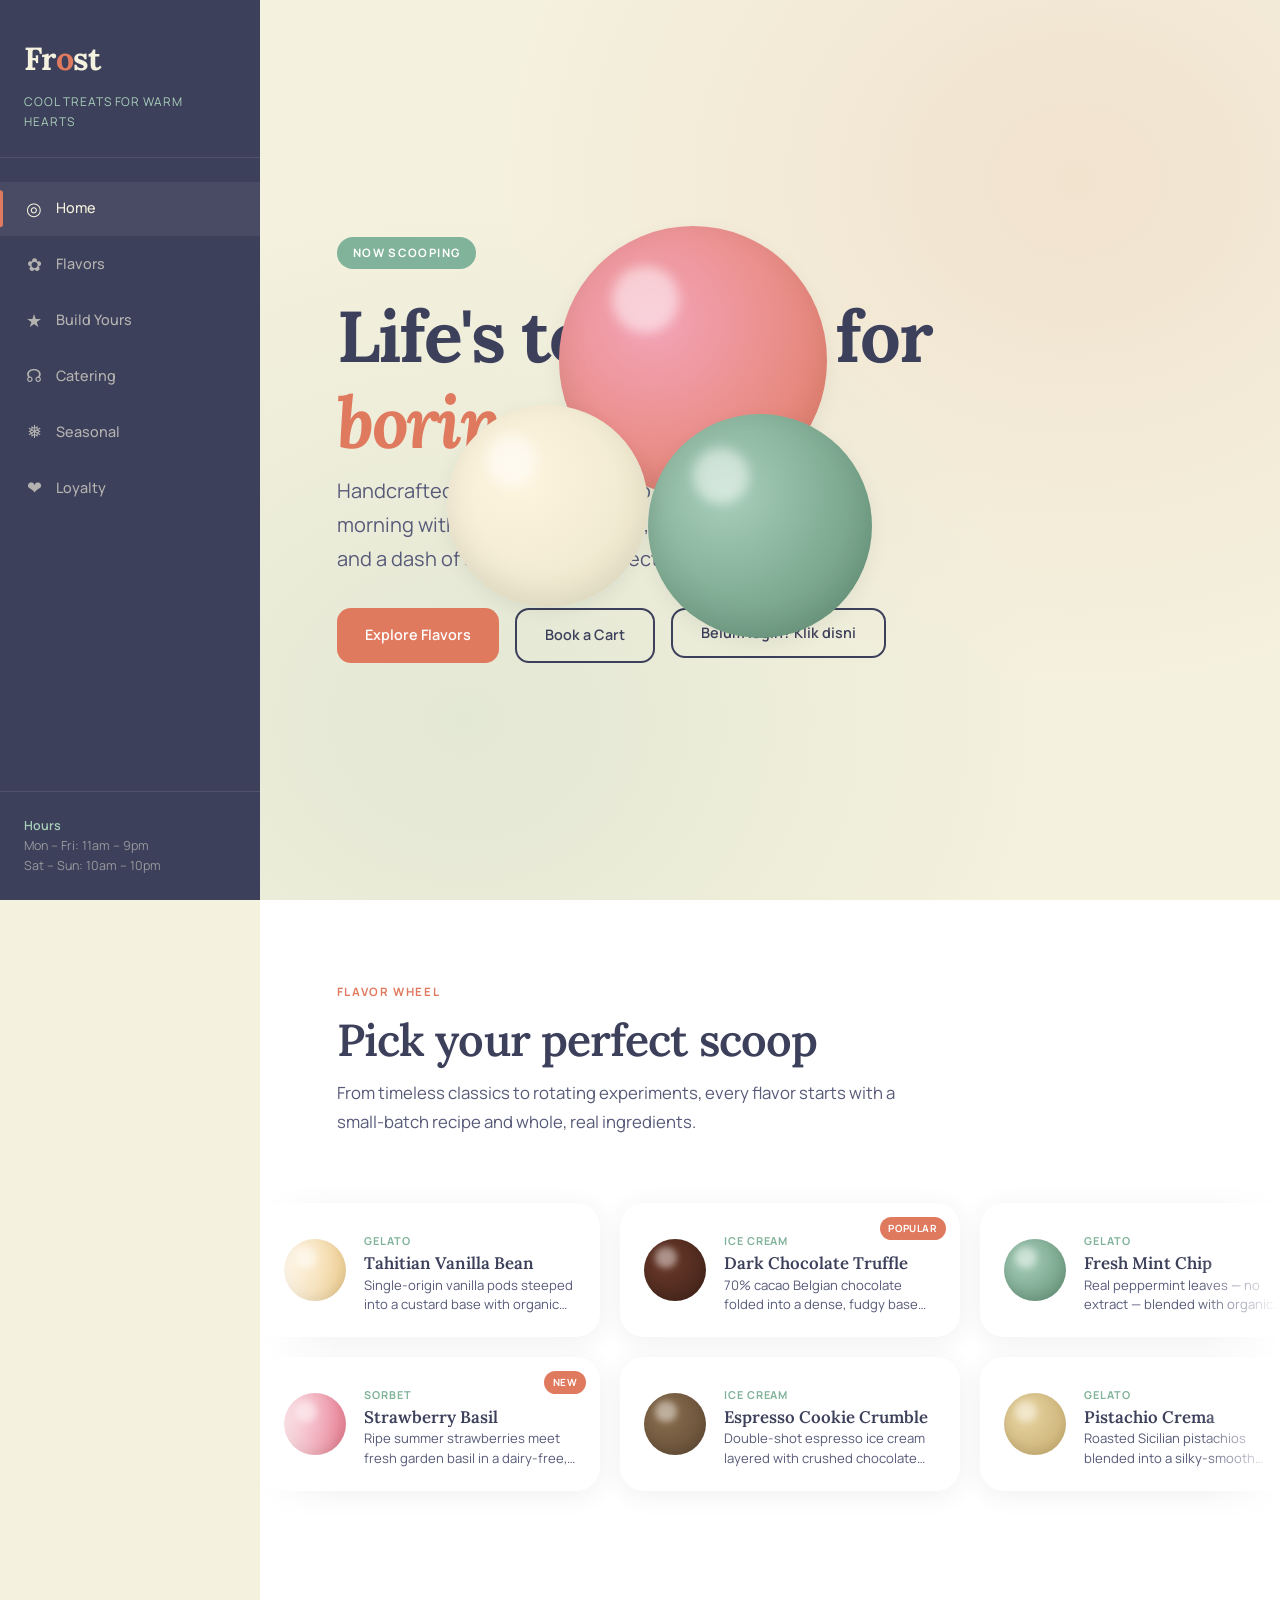
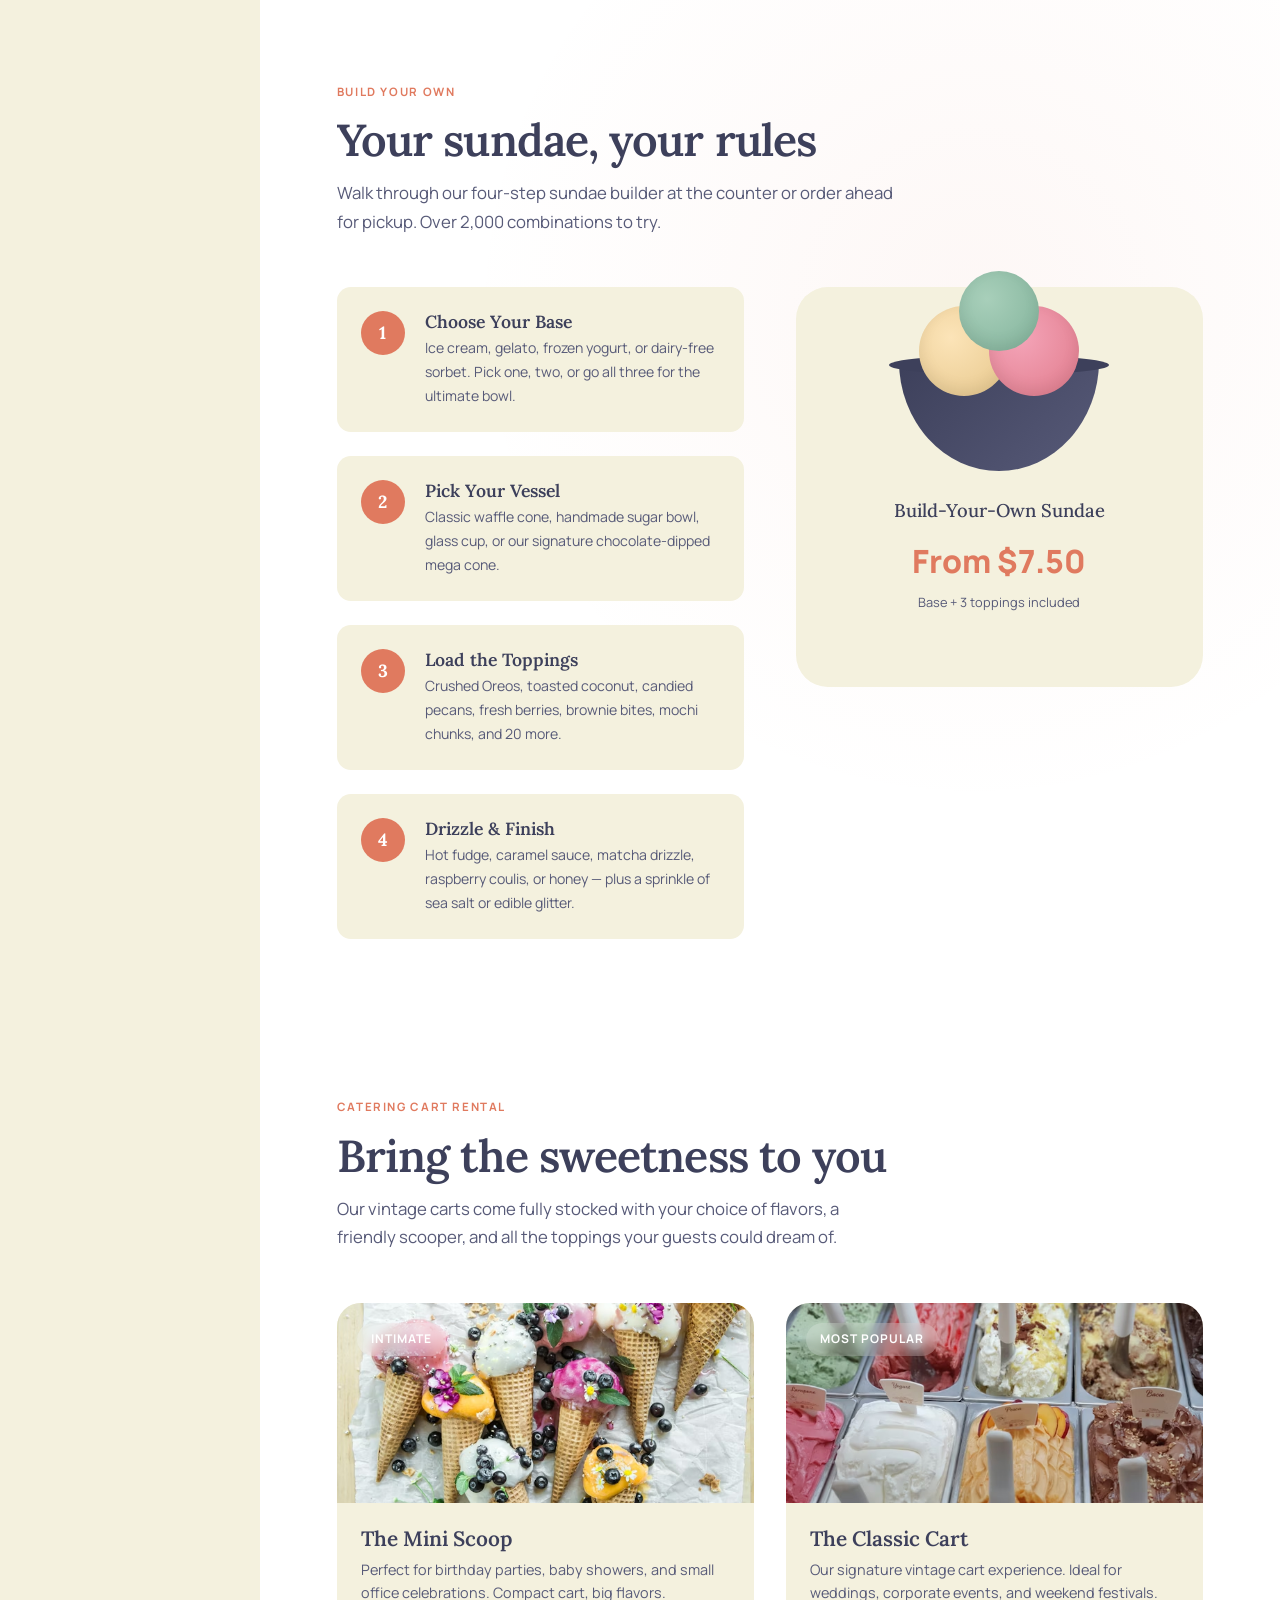
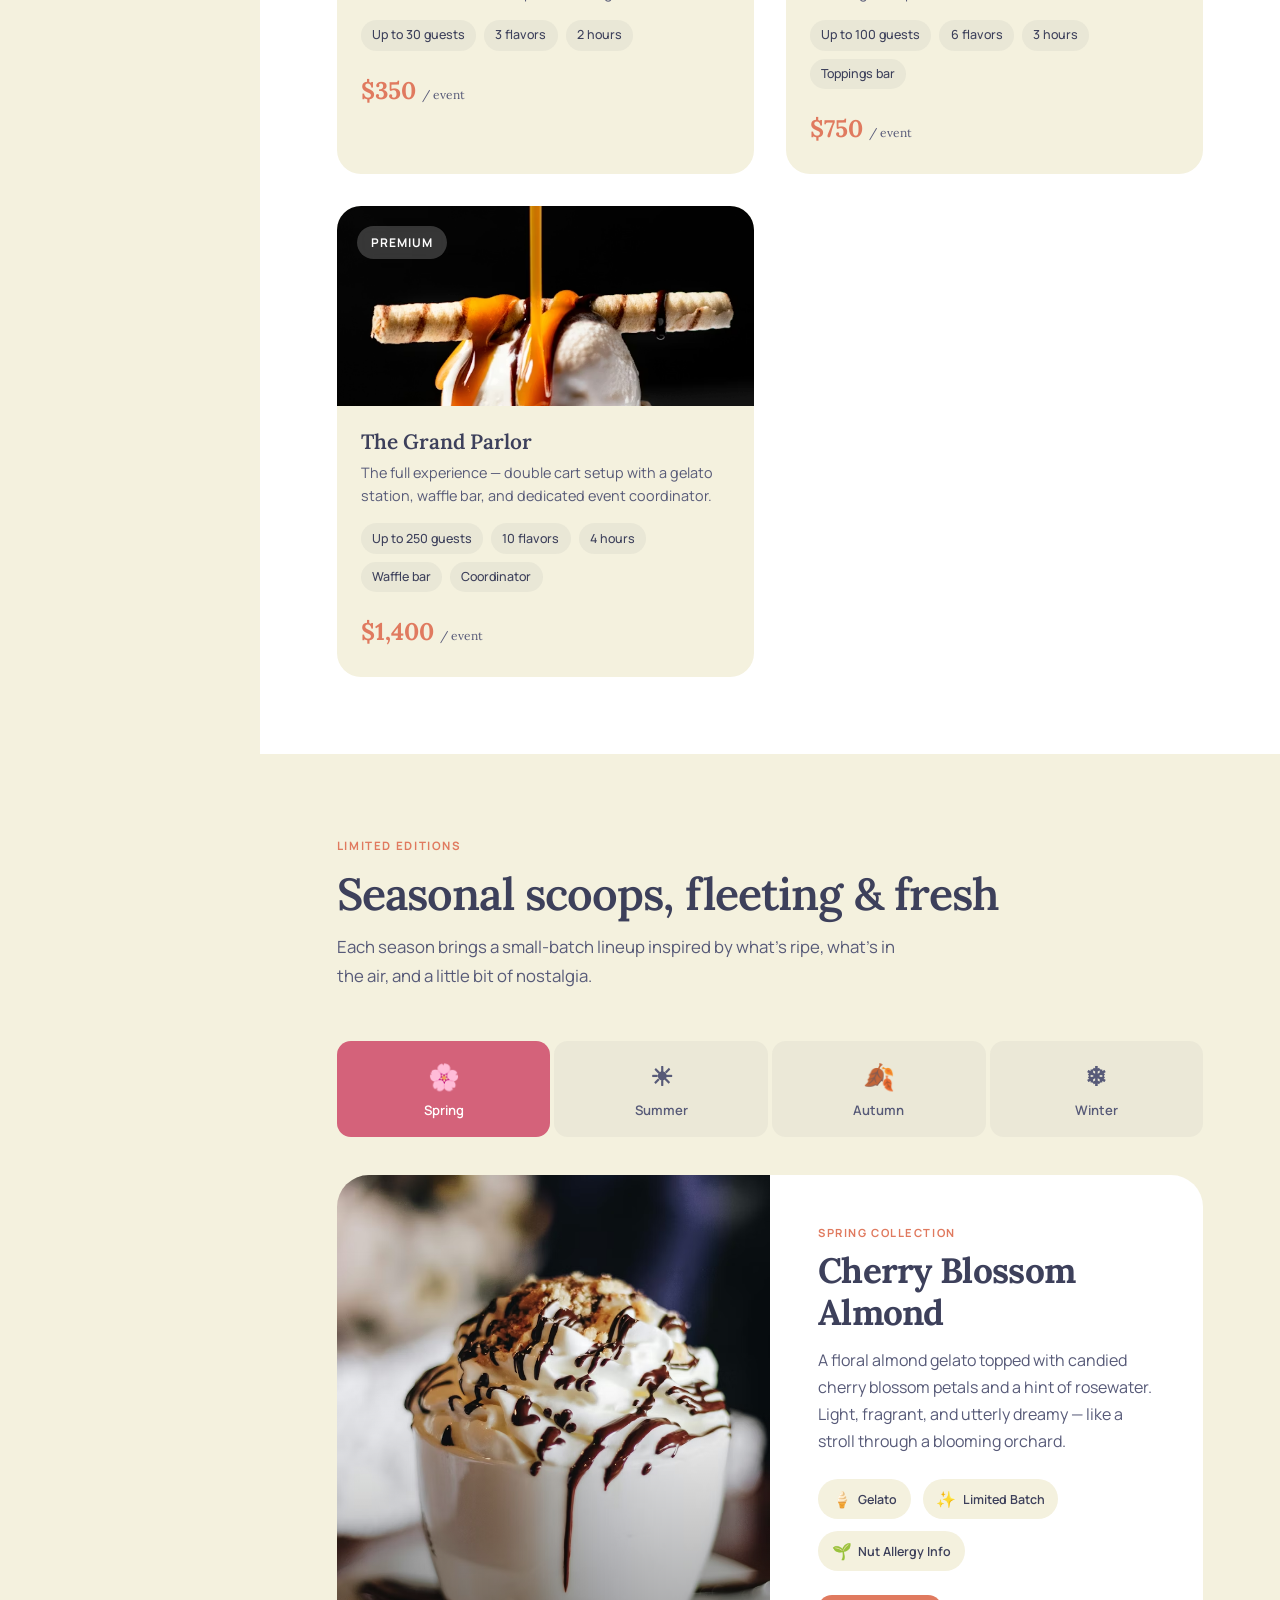
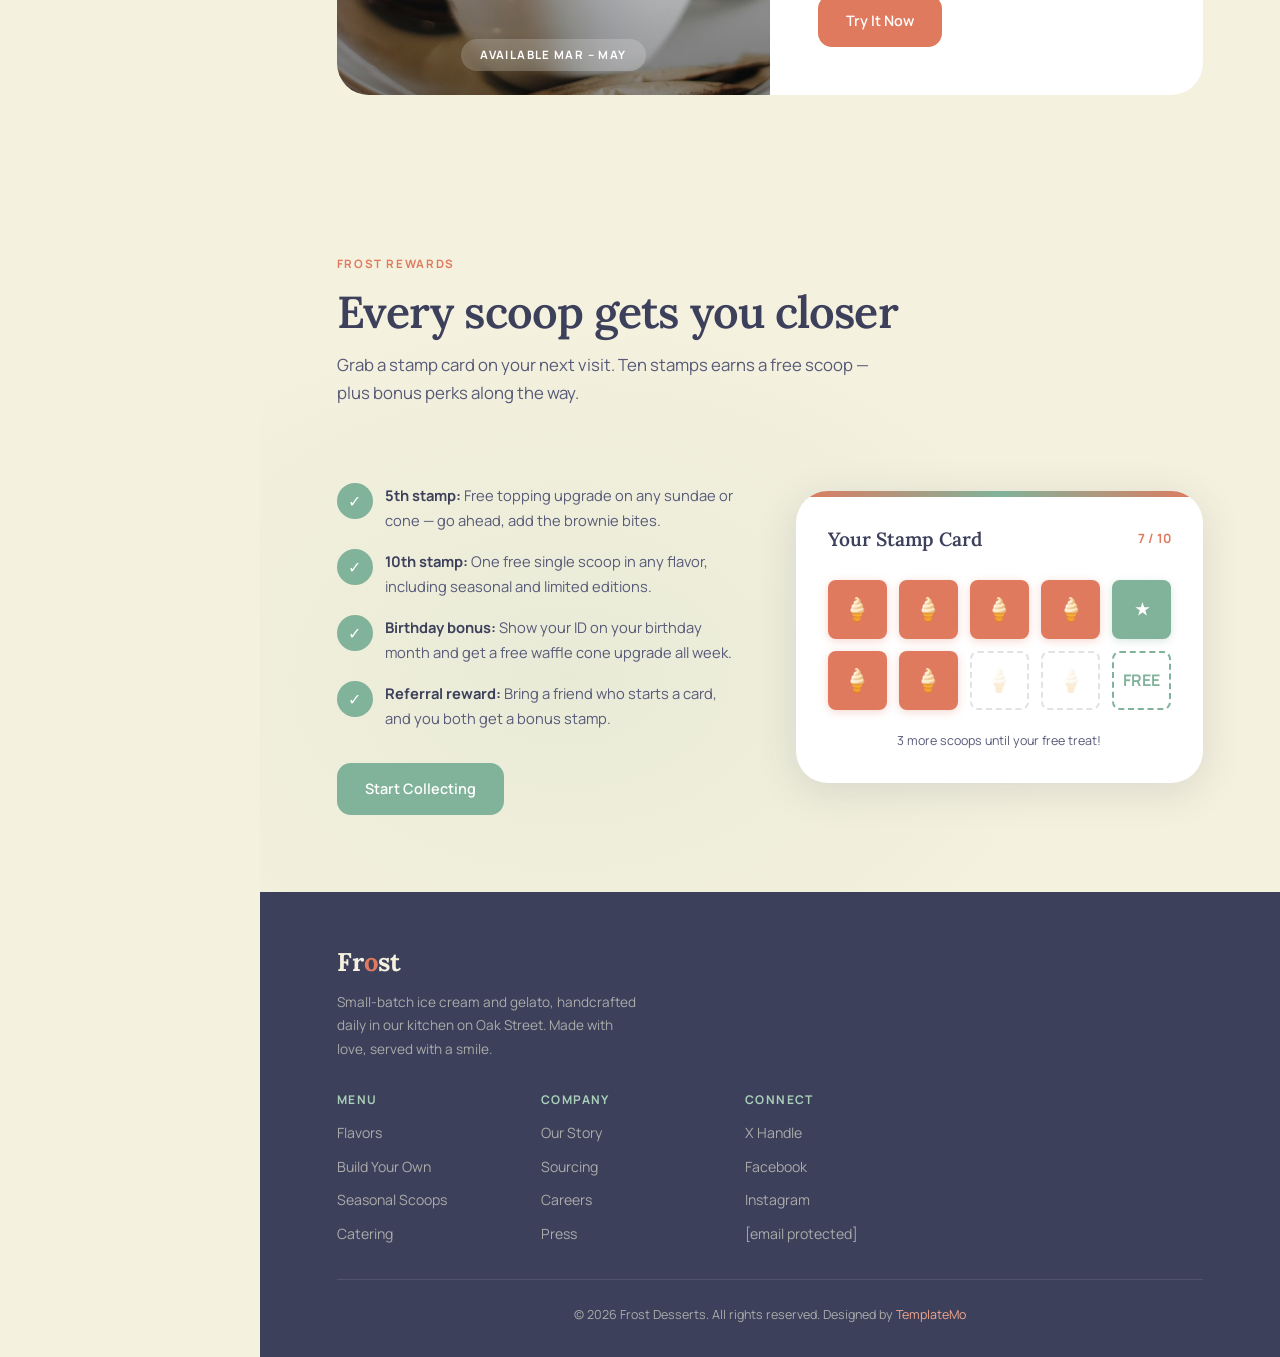
==== index.html @ e595c37c "Update index.html" ====
<!DOCTYPE html>
<html lang="en">
<head>
  <meta charset="UTF-8">
  <meta name="viewport" content="width=device-width, initial-scale=1.0">
  <meta name="description" content="Frost — Cool treats for warm hearts. Handcrafted ice cream, gelato, and frozen desserts made with locally sourced ingredients.">
  <meta name="keywords" content="ice cream, gelato, frozen desserts, bakery, catering, handcrafted treats">
  <meta name="author" content="Frost Desserts">
  <meta property="og:title" content="Frost — Cool Treats for Warm Hearts">
  <meta property="og:description" content="Handcrafted ice cream, gelato, and frozen desserts made with locally sourced ingredients.">
  <meta property="og:type" content="website">
  <meta name="twitter:card" content="summary_large_image">
  <title>Frost — Cool Treats for Warm Hearts</title>

  <!-- Google Fonts: Lora + Manrope -->
  <link rel="preconnect" href="https://fonts.googleapis.com">
  <link rel="preconnect" href="https://fonts.gstatic.com" crossorigin>
  <link href="https://fonts.googleapis.com/css2?family=Lora:ital,wght@0,400;0,500;0,600;0,700;1,400;1,500&family=Manrope:wght@300;400;500;600;700;800&display=swap" rel="stylesheet">
  <link rel="stylesheet" href="templatemo-frost-style.css">
<!--

TemplateMo 613 Frost Bakery

https://templatemo.com/tm-613-frost-bakery

-->
</head>
<body>

  <!-- ==========================================
       Mobile Hamburger Button
       ========================================== -->
  <button class="hamburger" id="hamburger" aria-label="Toggle navigation menu" aria-expanded="false">
    <div class="hamburger__lines">
      <span></span>
      <span></span>
      <span></span>
    </div>
  </button>

  <!-- Mobile Sidebar Overlay -->
  <div class="sidebar-overlay" id="sidebarOverlay"></div>

  <!-- ==========================================
       Sidebar Navigation
       ========================================== -->
  <aside class="sidebar" id="sidebar" role="navigation" aria-label="Main navigation">
    <div class="sidebar__brand">
      <div class="sidebar__logo">Fr<span>o</span>st</div>
      <div class="sidebar__tagline">Cool Treats for Warm Hearts</div>
    </div>

    <nav class="sidebar__nav">
      <ul>
        <li><a href="#hero" class="active"><span class="nav-icon">&#9678;</span> Home</a></li>
        <li><a href="#flavors"><span class="nav-icon">&#10047;</span> Flavors</a></li>
        <li><a href="#builder"><span class="nav-icon">&#9733;</span> Build Yours</a></li>
        <li><a href="#catering"><span class="nav-icon">&#9738;</span> Catering</a></li>
        <li><a href="#seasonal"><span class="nav-icon">&#10053;</span> Seasonal</a></li>
        <li><a href="#loyalty"><span class="nav-icon">&#10084;</span> Loyalty</a></li>
      </ul>
    </nav>

    <div class="sidebar__footer">
      <div class="sidebar__hours">
        <strong>Hours</strong><br>
        Mon – Fri: 11am – 9pm<br>
        Sat – Sun: 10am – 10pm
      </div>
    </div>
  </aside>

  <!-- ==========================================
       Main Content
       ========================================== -->
  <main class="main">

    <!-- ======= HERO ======= -->
    <section class="hero" id="hero">
      <div class="hero__content">
        <div class="hero__badge reveal">Now Scooping</div>
        <h1 class="hero__title reveal reveal-delay-1">
          Life's too short for<br><em>boring desserts.</em>
        </h1>
        <p class="hero__subtitle reveal reveal-delay-2">
          Handcrafted ice cream and gelato made fresh every morning with locally sourced milk, seasonal fruits, and a dash of something unexpected.
        </p>
        <div class="hero__actions reveal reveal-delay-3">
          <a href="#flavors" class="btn btn--primary">Explore Flavors</a>
          <a href="#catering" class="btn btn--outline">Book a Cart</a>

      <div id="authArea">
          <button onclick="goLogin()"class="btn btn--outline">Belum login? Klik disni</button>  
        </div>
      </div>
        
     <!-- Decorative ice cream scoops -->
      <div class="hero__deco" aria-hidden="true">
        <div class="scoop scoop--strawberry">
          <div class="scoop--highlight"></div>
        </div>
        <div class="scoop scoop--mint">
          <div class="scoop--highlight"></div>
        </div>
        <div class="scoop scoop--vanilla">
          <div class="scoop--highlight"></div>
        </div>
      </div>
    </section>

    <!-- ======= FLAVOR WHEEL — Ticker Marquee ======= -->
    <section class="section section--alt flavors-section" id="flavors">
      <div class="section__header reveal">
        <span class="section__label">Flavor Wheel</span>
        <h2 class="section__title">Pick your perfect scoop</h2>
        <p class="section__desc">From timeless classics to rotating experiments, every flavor starts with a small-batch recipe and whole, real ingredients.</p>
      </div>

      <!-- Row 1: scrolls left -->
      <div class="marquee">
        <div class="marquee__track">
          <!-- Original set -->
          <div class="flavor-card">
            <div class="flavor-card__swatch" style="background: radial-gradient(circle at 35% 35%, #fce4b8, #e6c68a);"></div>
            <div class="flavor-card__info">
              <span class="flavor-card__type">Gelato</span>
              <h3 class="flavor-card__name">Tahitian Vanilla Bean</h3>
              <p class="flavor-card__desc">Single-origin vanilla pods steeped into a custard base with organic cream. Rich, floral, and never artificial.</p>
            </div>
          </div>

          <div class="flavor-card">
            <div class="flavor-card__tag">Popular</div>
            <div class="flavor-card__swatch" style="background: radial-gradient(circle at 35% 35%, #6b3a2a, #3e2118);"></div>
            <div class="flavor-card__info">
              <span class="flavor-card__type">Ice Cream</span>
              <h3 class="flavor-card__name">Dark Chocolate Truffle</h3>
              <p class="flavor-card__desc">70% cacao Belgian chocolate folded into a dense, fudgy base with hand-shaved truffle ribbons throughout.</p>
            </div>
          </div>

          <div class="flavor-card">
            <div class="flavor-card__swatch" style="background: radial-gradient(circle at 35% 35%, var(--sage-light), var(--sage-dark));"></div>
            <div class="flavor-card__info">
              <span class="flavor-card__type">Gelato</span>
              <h3 class="flavor-card__name">Fresh Mint Chip</h3>
              <p class="flavor-card__desc">Real peppermint leaves — no extract — blended with organic milk and dark chocolate shards from a local chocolatier.</p>
            </div>
          </div>

          <div class="flavor-card">
            <div class="flavor-card__tag">Seasonal</div>
            <div class="flavor-card__swatch" style="background: radial-gradient(circle at 35% 35%, #c9b3d6, #9b7eb8);"></div>
            <div class="flavor-card__info">
              <span class="flavor-card__type">Gelato</span>
              <h3 class="flavor-card__name">Lavender Honey</h3>
              <p class="flavor-card__desc">Dried French lavender infused into wildflower honey and slow-churned to a silky, floral finish.</p>
            </div>
          </div>

          <div class="flavor-card">
            <div class="flavor-card__swatch" style="background: radial-gradient(circle at 35% 35%, #a8d8ea, #6bb7d4);"></div>
            <div class="flavor-card__info">
              <span class="flavor-card__type">Sorbet</span>
              <h3 class="flavor-card__name">Blue Spirulina Coconut</h3>
              <p class="flavor-card__desc">A vibrant, dairy-free blend of spirulina and creamy coconut milk. Tropical, refreshing, and naturally blue.</p>
            </div>
          </div>

          <div class="flavor-card">
            <div class="flavor-card__swatch" style="background: radial-gradient(circle at 35% 35%, #d4a76a, #b8863e);"></div>
            <div class="flavor-card__info">
              <span class="flavor-card__type">Ice Cream</span>
              <h3 class="flavor-card__name">Salted Caramel Pecan</h3>
              <p class="flavor-card__desc">House-made caramel swirled with Maldon sea salt and candied Georgia pecans. The sweet-salty classic.</p>
            </div>
          </div>

          <!-- Duplicate set for seamless loop -->
          <div class="flavor-card">
            <div class="flavor-card__swatch" style="background: radial-gradient(circle at 35% 35%, #fce4b8, #e6c68a);"></div>
            <div class="flavor-card__info">
              <span class="flavor-card__type">Gelato</span>
              <h3 class="flavor-card__name">Tahitian Vanilla Bean</h3>
              <p class="flavor-card__desc">Single-origin vanilla pods steeped into a custard base with organic cream. Rich, floral, and never artificial.</p>
            </div>
          </div>

          <div class="flavor-card">
            <div class="flavor-card__tag">Popular</div>
            <div class="flavor-card__swatch" style="background: radial-gradient(circle at 35% 35%, #6b3a2a, #3e2118);"></div>
            <div class="flavor-card__info">
              <span class="flavor-card__type">Ice Cream</span>
              <h3 class="flavor-card__name">Dark Chocolate Truffle</h3>
              <p class="flavor-card__desc">70% cacao Belgian chocolate folded into a dense, fudgy base with hand-shaved truffle ribbons throughout.</p>
            </div>
          </div>

          <div class="flavor-card">
            <div class="flavor-card__swatch" style="background: radial-gradient(circle at 35% 35%, var(--sage-light), var(--sage-dark));"></div>
            <div class="flavor-card__info">
              <span class="flavor-card__type">Gelato</span>
              <h3 class="flavor-card__name">Fresh Mint Chip</h3>
              <p class="flavor-card__desc">Real peppermint leaves — no extract — blended with organic milk and dark chocolate shards from a local chocolatier.</p>
            </div>
          </div>

          <div class="flavor-card">
            <div class="flavor-card__tag">Seasonal</div>
            <div class="flavor-card__swatch" style="background: radial-gradient(circle at 35% 35%, #c9b3d6, #9b7eb8);"></div>
            <div class="flavor-card__info">
              <span class="flavor-card__type">Gelato</span>
              <h3 class="flavor-card__name">Lavender Honey</h3>
              <p class="flavor-card__desc">Dried French lavender infused into wildflower honey and slow-churned to a silky, floral finish.</p>
            </div>
          </div>

          <div class="flavor-card">
            <div class="flavor-card__swatch" style="background: radial-gradient(circle at 35% 35%, #a8d8ea, #6bb7d4);"></div>
            <div class="flavor-card__info">
              <span class="flavor-card__type">Sorbet</span>
              <h3 class="flavor-card__name">Blue Spirulina Coconut</h3>
              <p class="flavor-card__desc">A vibrant, dairy-free blend of spirulina and creamy coconut milk. Tropical, refreshing, and naturally blue.</p>
            </div>
          </div>

          <div class="flavor-card">
            <div class="flavor-card__swatch" style="background: radial-gradient(circle at 35% 35%, #d4a76a, #b8863e);"></div>
            <div class="flavor-card__info">
              <span class="flavor-card__type">Ice Cream</span>
              <h3 class="flavor-card__name">Salted Caramel Pecan</h3>
              <p class="flavor-card__desc">House-made caramel swirled with Maldon sea salt and candied Georgia pecans. The sweet-salty classic.</p>
            </div>
          </div>
        </div>

        <!-- Row 2: scrolls right (reverse) -->
        <div class="marquee__track marquee__track--reverse">
          <!-- Original set -->
          <div class="flavor-card">
            <div class="flavor-card__tag">New</div>
            <div class="flavor-card__swatch" style="background: radial-gradient(circle at 35% 35%, #f4a4b8, #e07a8a);"></div>
            <div class="flavor-card__info">
              <span class="flavor-card__type">Sorbet</span>
              <h3 class="flavor-card__name">Strawberry Basil</h3>
              <p class="flavor-card__desc">Ripe summer strawberries meet fresh garden basil in a dairy-free, vegan-friendly sorbet that's light and aromatic.</p>
            </div>
          </div>

          <div class="flavor-card">
            <div class="flavor-card__swatch" style="background: radial-gradient(circle at 35% 35%, #8b6f4e, #5c4632);"></div>
            <div class="flavor-card__info">
              <span class="flavor-card__type">Ice Cream</span>
              <h3 class="flavor-card__name">Espresso Cookie Crumble</h3>
              <p class="flavor-card__desc">Double-shot espresso ice cream layered with crushed chocolate cookies and a caramel ribbon swirl.</p>
            </div>
          </div>

          <div class="flavor-card">
            <div class="flavor-card__swatch" style="background: radial-gradient(circle at 35% 35%, #e8d5a3, #c4a96a);"></div>
            <div class="flavor-card__info">
              <span class="flavor-card__type">Gelato</span>
              <h3 class="flavor-card__name">Pistachio Crema</h3>
              <p class="flavor-card__desc">Roasted Sicilian pistachios blended into a silky-smooth gelato. Nutty, buttery, and unmistakably authentic.</p>
            </div>
          </div>

          <div class="flavor-card">
            <div class="flavor-card__tag">Vegan</div>
            <div class="flavor-card__swatch" style="background: radial-gradient(circle at 35% 35%, #f7c59f, #ef8e38);"></div>
            <div class="flavor-card__info">
              <span class="flavor-card__type">Sorbet</span>
              <h3 class="flavor-card__name">Mango Passionfruit</h3>
              <p class="flavor-card__desc">Ripe Alphonso mango and tangy passionfruit churned into a bright, tropical dairy-free sorbet.</p>
            </div>
          </div>

          <div class="flavor-card">
            <div class="flavor-card__swatch" style="background: radial-gradient(circle at 35% 35%, #f0c2c2, #d4868a);"></div>
            <div class="flavor-card__info">
              <span class="flavor-card__type">Ice Cream</span>
              <h3 class="flavor-card__name">Raspberry White Choc</h3>
              <p class="flavor-card__desc">Tart raspberry ripple folded through creamy white chocolate ice cream with freeze-dried berry crunch.</p>
            </div>
          </div>

          <div class="flavor-card">
            <div class="flavor-card__swatch" style="background: radial-gradient(circle at 35% 35%, #b6d7a8, #7ab55c);"></div>
            <div class="flavor-card__info">
              <span class="flavor-card__type">Gelato</span>
              <h3 class="flavor-card__name">Matcha Black Sesame</h3>
              <p class="flavor-card__desc">Ceremonial-grade matcha swirled with toasted black sesame paste. Earthy, nutty, and deeply satisfying.</p>
            </div>
          </div>

          <!-- Duplicate set for seamless loop -->
          <div class="flavor-card">
            <div class="flavor-card__tag">New</div>
            <div class="flavor-card__swatch" style="background: radial-gradient(circle at 35% 35%, #f4a4b8, #e07a8a);"></div>
            <div class="flavor-card__info">
              <span class="flavor-card__type">Sorbet</span>
              <h3 class="flavor-card__name">Strawberry Basil</h3>
              <p class="flavor-card__desc">Ripe summer strawberries meet fresh garden basil in a dairy-free, vegan-friendly sorbet that's light and aromatic.</p>
            </div>
          </div>

          <div class="flavor-card">
            <div class="flavor-card__swatch" style="background: radial-gradient(circle at 35% 35%, #8b6f4e, #5c4632);"></div>
            <div class="flavor-card__info">
              <span class="flavor-card__type">Ice Cream</span>
              <h3 class="flavor-card__name">Espresso Cookie Crumble</h3>
              <p class="flavor-card__desc">Double-shot espresso ice cream layered with crushed chocolate cookies and a caramel ribbon swirl.</p>
            </div>
          </div>

          <div class="flavor-card">
            <div class="flavor-card__swatch" style="background: radial-gradient(circle at 35% 35%, #e8d5a3, #c4a96a);"></div>
            <div class="flavor-card__info">
              <span class="flavor-card__type">Gelato</span>
              <h3 class="flavor-card__name">Pistachio Crema</h3>
              <p class="flavor-card__desc">Roasted Sicilian pistachios blended into a silky-smooth gelato. Nutty, buttery, and unmistakably authentic.</p>
            </div>
          </div>

          <div class="flavor-card">
            <div class="flavor-card__tag">Vegan</div>
            <div class="flavor-card__swatch" style="background: radial-gradient(circle at 35% 35%, #f7c59f, #ef8e38);"></div>
            <div class="flavor-card__info">
              <span class="flavor-card__type">Sorbet</span>
              <h3 class="flavor-card__name">Mango Passionfruit</h3>
              <p class="flavor-card__desc">Ripe Alphonso mango and tangy passionfruit churned into a bright, tropical dairy-free sorbet.</p>
            </div>
          </div>

          <div class="flavor-card">
            <div class="flavor-card__swatch" style="background: radial-gradient(circle at 35% 35%, #f0c2c2, #d4868a);"></div>
            <div class="flavor-card__info">
              <span class="flavor-card__type">Ice Cream</span>
              <h3 class="flavor-card__name">Raspberry White Choc</h3>
              <p class="flavor-card__desc">Tart raspberry ripple folded through creamy white chocolate ice cream with freeze-dried berry crunch.</p>
            </div>
          </div>

          <div class="flavor-card">
            <div class="flavor-card__swatch" style="background: radial-gradient(circle at 35% 35%, #b6d7a8, #7ab55c);"></div>
            <div class="flavor-card__info">
              <span class="flavor-card__type">Gelato</span>
              <h3 class="flavor-card__name">Matcha Black Sesame</h3>
              <p class="flavor-card__desc">Ceremonial-grade matcha swirled with toasted black sesame paste. Earthy, nutty, and deeply satisfying.</p>
            </div>
          </div>
        </div>
      </div>
    </section>

    <!-- ======= TOPPING BUILDER ======= -->
    <section class="section builder" id="builder">
      <div class="section__header reveal">
        <span class="section__label">Build Your Own</span>
        <h2 class="section__title">Your sundae, your rules</h2>
        <p class="section__desc">Walk through our four-step sundae builder at the counter or order ahead for pickup. Over 2,000 combinations to try.</p>
      </div>

      <div class="builder__layout">
        <div class="builder__steps">
          <!-- Step 1 -->
          <div class="builder-step reveal">
            <div class="builder-step__num">1</div>
            <div>
              <h3 class="builder-step__title">Choose Your Base</h3>
              <p class="builder-step__text">Ice cream, gelato, frozen yogurt, or dairy-free sorbet. Pick one, two, or go all three for the ultimate bowl.</p>
            </div>
          </div>

          <!-- Step 2 -->
          <div class="builder-step reveal reveal-delay-1">
            <div class="builder-step__num">2</div>
            <div>
              <h3 class="builder-step__title">Pick Your Vessel</h3>
              <p class="builder-step__text">Classic waffle cone, handmade sugar bowl, glass cup, or our signature chocolate-dipped mega cone.</p>
            </div>
          </div>

          <!-- Step 3 -->
          <div class="builder-step reveal reveal-delay-2">
            <div class="builder-step__num">3</div>
            <div>
              <h3 class="builder-step__title">Load the Toppings</h3>
              <p class="builder-step__text">Crushed Oreos, toasted coconut, candied pecans, fresh berries, brownie bites, mochi chunks, and 20 more.</p>
            </div>
          </div>

          <!-- Step 4 -->
          <div class="builder-step reveal reveal-delay-3">
            <div class="builder-step__num">4</div>
            <div>
              <h3 class="builder-step__title">Drizzle &amp; Finish</h3>
              <p class="builder-step__text">Hot fudge, caramel sauce, matcha drizzle, raspberry coulis, or honey — plus a sprinkle of sea salt or edible glitter.</p>
            </div>
          </div>
        </div>

        <!-- Visual Preview -->
        <div class="builder__preview reveal">
          <div class="builder__preview-bowl">
            <div class="builder__preview-scoop1"></div>
            <div class="builder__preview-scoop2"></div>
            <div class="builder__preview-scoop3"></div>
          </div>
          <p class="builder__preview-text">Build-Your-Own Sundae</p>
          <p class="builder__preview-price">From $7.50</p>
          <p class="builder__preview-note">Base + 3 toppings included</p>
        </div>
      </div>
    </section>

    <!-- ======= CATERING CART ======= -->
    <section class="section section--alt" id="catering">
      <div class="section__header reveal">
        <span class="section__label">Catering Cart Rental</span>
        <h2 class="section__title">Bring the sweetness to you</h2>
        <p class="section__desc">Our vintage carts come fully stocked with your choice of flavors, a friendly scooper, and all the toppings your guests could dream of.</p>
      </div>

      <div class="catering__grid">
        <!-- Cart 1: Mini -->
        <div class="cart-card reveal">
          <div class="cart-card__visual">
            <img src="images/the-mini-scoop.avif" alt="Ice cream cart setup for a small party" loading="lazy">
            <span class="cart-card__visual-label">Intimate</span>
          </div>
          <div class="cart-card__body">
            <h3 class="cart-card__name">The Mini Scoop</h3>
            <p class="cart-card__desc">Perfect for birthday parties, baby showers, and small office celebrations. Compact cart, big flavors.</p>
            <div class="cart-card__details">
              <span class="cart-card__detail">Up to 30 guests</span>
              <span class="cart-card__detail">3 flavors</span>
              <span class="cart-card__detail">2 hours</span>
            </div>
            <div class="cart-card__price">$350 <small>/ event</small></div>
          </div>
        </div>

        <!-- Cart 2: Classic -->
        <div class="cart-card reveal reveal-delay-1">
          <div class="cart-card__visual">
            <img src="images/the-classic-cart.avif" alt="Vintage ice cream cart at an outdoor event" loading="lazy">
            <span class="cart-card__visual-label">Most Popular</span>
          </div>
          <div class="cart-card__body">
            <h3 class="cart-card__name">The Classic Cart</h3>
            <p class="cart-card__desc">Our signature vintage cart experience. Ideal for weddings, corporate events, and weekend festivals.</p>
            <div class="cart-card__details">
              <span class="cart-card__detail">Up to 100 guests</span>
              <span class="cart-card__detail">6 flavors</span>
              <span class="cart-card__detail">3 hours</span>
              <span class="cart-card__detail">Toppings bar</span>
            </div>
            <div class="cart-card__price">$750 <small>/ event</small></div>
          </div>
        </div>

        <!-- Cart 3: Deluxe -->
        <div class="cart-card reveal reveal-delay-2">
          <div class="cart-card__visual">
            <img src="images/the-grand-parlor.avif" alt="Elegant dessert spread at a premium catered event" loading="lazy">
            <span class="cart-card__visual-label">Premium</span>
          </div>
          <div class="cart-card__body">
            <h3 class="cart-card__name">The Grand Parlor</h3>
            <p class="cart-card__desc">The full experience — double cart setup with a gelato station, waffle bar, and dedicated event coordinator.</p>
            <div class="cart-card__details">
              <span class="cart-card__detail">Up to 250 guests</span>
              <span class="cart-card__detail">10 flavors</span>
              <span class="cart-card__detail">4 hours</span>
              <span class="cart-card__detail">Waffle bar</span>
              <span class="cart-card__detail">Coordinator</span>
            </div>
            <div class="cart-card__price">$1,400 <small>/ event</small></div>
          </div>
        </div>
      </div>
    </section>

    <!-- ======= SEASONAL LIMITED EDITIONS ======= -->
    <!-- ======= SEASONAL LIMITED EDITIONS — Tabs ======= -->
    <section class="section" id="seasonal">
      <div class="section__header reveal">
        <span class="section__label">Limited Editions</span>
        <h2 class="section__title">Seasonal scoops, fleeting &amp; fresh</h2>
        <p class="section__desc">Each season brings a small-batch lineup inspired by what's ripe, what's in the air, and a little bit of nostalgia.</p>
      </div>

      <!-- Season Tabs -->
      <div class="seasonal-tabs reveal" role="tablist">
        <button class="seasonal-tab is-active" data-season="spring" role="tab" aria-selected="true" aria-controls="panel-spring">
          <span class="seasonal-tab__icon" aria-hidden="true">&#127800;</span> Spring
        </button>
        <button class="seasonal-tab" data-season="summer" role="tab" aria-selected="false" aria-controls="panel-summer">
          <span class="seasonal-tab__icon" aria-hidden="true">&#9728;</span> Summer
        </button>
        <button class="seasonal-tab" data-season="autumn" role="tab" aria-selected="false" aria-controls="panel-autumn">
          <span class="seasonal-tab__icon" aria-hidden="true">&#127810;</span> Autumn
        </button>
        <button class="seasonal-tab" data-season="winter" role="tab" aria-selected="false" aria-controls="panel-winter">
          <span class="seasonal-tab__icon" aria-hidden="true">&#10052;</span> Winter
        </button>
      </div>

      <!-- Tab Panels -->
      <div class="seasonal-panels reveal">

        <!-- Spring Panel -->
        <div class="seasonal-panel is-active" id="panel-spring" role="tabpanel">
          <div class="seasonal-panel__visual">
            <img src="images/spring-collection.avif" alt="Cherry blossom almond gelato with petals" loading="lazy">
            <span class="seasonal-panel__badge">Available Mar – May</span>
          </div>
          <div class="seasonal-panel__details">
            <span class="seasonal-panel__season-label">Spring Collection</span>
            <h3 class="seasonal-panel__name">Cherry Blossom Almond</h3>
            <p class="seasonal-panel__desc">A floral almond gelato topped with candied cherry blossom petals and a hint of rosewater. Light, fragrant, and utterly dreamy — like a stroll through a blooming orchard.</p>
            <div class="seasonal-panel__meta">
              <span class="seasonal-panel__meta-tag"><span>&#127846;</span> Gelato</span>
              <span class="seasonal-panel__meta-tag"><span>&#10024;</span> Limited Batch</span>
              <span class="seasonal-panel__meta-tag"><span>&#127793;</span> Nut Allergy Info</span>
            </div>
            <a href="#hero" class="btn btn--primary seasonal-panel__cta">Try It Now</a>
          </div>
        </div>

        <!-- Summer Panel -->
        <div class="seasonal-panel" id="panel-summer" role="tabpanel">
          <div class="seasonal-panel__visual">
            <img src="images/summer-collection.avif" alt="Mango chili lime sorbet with tropical fruits" loading="lazy">
            <span class="seasonal-panel__badge">Available Jun – Aug</span>
          </div>
          <div class="seasonal-panel__details">
            <span class="seasonal-panel__season-label">Summer Collection</span>
            <h3 class="seasonal-panel__name">Mango Chili Lime</h3>
            <p class="seasonal-panel__desc">Sweet Alphonso mango sorbet dusted with Tajín chili-lime seasoning and a lime zest crumble. Where tropical heat meets frozen sweet — our most requested comeback flavor.</p>
            <div class="seasonal-panel__meta">
              <span class="seasonal-panel__meta-tag"><span>&#127847;</span> Sorbet</span>
              <span class="seasonal-panel__meta-tag"><span>&#127793;</span> Dairy-Free</span>
              <span class="seasonal-panel__meta-tag"><span>&#127798;</span> Mild Spice</span>
            </div>
            <a href="#hero" class="btn btn--primary seasonal-panel__cta">Try It Now</a>
          </div>
        </div>

        <!-- Autumn Panel -->
        <div class="seasonal-panel" id="panel-autumn" role="tabpanel">
          <div class="seasonal-panel__visual">
            <img src="images/autumn-collection.avif" alt="Pumpkin chai swirl ice cream with autumn spices" loading="lazy">
            <span class="seasonal-panel__badge">Available Sep – Nov</span>
          </div>
          <div class="seasonal-panel__details">
            <span class="seasonal-panel__season-label">Autumn Collection</span>
            <h3 class="seasonal-panel__name">Pumpkin Chai Swirl</h3>
            <p class="seasonal-panel__desc">Spiced pumpkin ice cream swirled with masala chai caramel and topped with toasted pumpkin seeds. Cozy, warming, and the perfect excuse to add an extra scoop.</p>
            <div class="seasonal-panel__meta">
              <span class="seasonal-panel__meta-tag"><span>&#127846;</span> Ice Cream</span>
              <span class="seasonal-panel__meta-tag"><span>&#10024;</span> Fan Favorite</span>
              <span class="seasonal-panel__meta-tag"><span>&#127869;</span> Contains Dairy</span>
            </div>
            <a href="#hero" class="btn btn--primary seasonal-panel__cta">Try It Now</a>
          </div>
        </div>

        <!-- Winter Panel -->
        <div class="seasonal-panel" id="panel-winter" role="tabpanel">
          <div class="seasonal-panel__visual">
            <img src="images/winter-collection.avif" alt="Peppermint bark brownie ice cream with chocolate pieces" loading="lazy">
            <span class="seasonal-panel__badge">Available Dec – Feb</span>
          </div>
          <div class="seasonal-panel__details">
            <span class="seasonal-panel__season-label">Winter Collection</span>
            <h3 class="seasonal-panel__name">Peppermint Bark Brownie</h3>
            <p class="seasonal-panel__desc">Dark chocolate peppermint ice cream loaded with fudgy brownie chunks and shattered white chocolate peppermint bark. Holiday indulgence in every bite.</p>
            <div class="seasonal-panel__meta">
              <span class="seasonal-panel__meta-tag"><span>&#127846;</span> Ice Cream</span>
              <span class="seasonal-panel__meta-tag"><span>&#127876;</span> Holiday Special</span>
              <span class="seasonal-panel__meta-tag"><span>&#10024;</span> Limited Batch</span>
            </div>
            <a href="#hero" class="btn btn--primary seasonal-panel__cta">Try It Now</a>
          </div>
        </div>

      </div>
    </section>

    <!-- ======= LOYALTY STAMP CARD ======= -->
    <section class="section section--alt loyalty" id="loyalty">
      <div class="section__header reveal">
        <span class="section__label">Frost Rewards</span>
        <h2 class="section__title">Every scoop gets you closer</h2>
        <p class="section__desc">Grab a stamp card on your next visit. Ten stamps earns a free scoop — plus bonus perks along the way.</p>
      </div>

      <div class="loyalty__layout">
        <div class="loyalty__info reveal">
          <div class="loyalty__perks">
            <div class="perk">
              <div class="perk__icon">&#10003;</div>
              <p class="perk__text"><strong>5th stamp:</strong> Free topping upgrade on any sundae or cone — go ahead, add the brownie bites.</p>
            </div>
            <div class="perk">
              <div class="perk__icon">&#10003;</div>
              <p class="perk__text"><strong>10th stamp:</strong> One free single scoop in any flavor, including seasonal and limited editions.</p>
            </div>
            <div class="perk">
              <div class="perk__icon">&#10003;</div>
              <p class="perk__text"><strong>Birthday bonus:</strong> Show your ID on your birthday month and get a free waffle cone upgrade all week.</p>
            </div>
            <div class="perk">
              <div class="perk__icon">&#10003;</div>
              <p class="perk__text"><strong>Referral reward:</strong> Bring a friend who starts a card, and you both get a bonus stamp.</p>
            </div>
          </div>

          <a href="#hero" class="btn btn--sage" style="margin-top: 2rem;">Start Collecting</a>
        </div>

        <!-- Stamp Card Visual -->
        <div class="stamp-card reveal reveal-delay-1">
          <div class="stamp-card__header">
            <span class="stamp-card__title">Your Stamp Card</span>
            <span class="stamp-card__count">7 / 10</span>
          </div>
          <div class="stamp-card__grid">
            <div class="stamp stamp--filled">&#127846;</div>
            <div class="stamp stamp--filled">&#127846;</div>
            <div class="stamp stamp--filled">&#127846;</div>
            <div class="stamp stamp--filled">&#127846;</div>
            <div class="stamp stamp--reward stamp--filled">&#9733;</div>
            <div class="stamp stamp--filled">&#127846;</div>
            <div class="stamp stamp--filled">&#127846;</div>
            <div class="stamp">&#127846;</div>
            <div class="stamp">&#127846;</div>
            <div class="stamp stamp--reward">FREE</div>
          </div>
          <p class="stamp-card__footer">3 more scoops until your free treat!</p>
        </div>
      </div>
    </section>

    <!-- ======= FOOTER ======= -->
    <footer class="footer">
      <div class="footer__top">
        <div>
          <div class="footer__brand">Fr<span>o</span>st</div>
          <p class="footer__copy">Small-batch ice cream and gelato, handcrafted daily in our kitchen on Oak Street. Made with love, served with a smile.</p>
        </div>

        <div class="footer__links">
          <div class="footer__col">
            <h4>Menu</h4>
            <ul>
              <li><a href="#flavors">Flavors</a></li>
              <li><a href="#builder">Build Your Own</a></li>
              <li><a href="#seasonal">Seasonal Scoops</a></li>
              <li><a href="#catering">Catering</a></li>
            </ul>
          </div>
          <div class="footer__col">
            <h4>Company</h4>
            <ul>
              <li><a href="#">Our Story</a></li>
              <li><a href="#">Sourcing</a></li>
              <li><a href="#">Careers</a></li>
              <li><a href="#">Press</a></li>
            </ul>
          </div>
          <div class="footer__col">
            <h4>Connect</h4>
            <ul>
              <li><a href="https://x.com/minthu" target="_blank">X Handle</a></li>
              <li><a href="#">Facebook</a></li>
              <li><a href="#">Instagram</a></li>
              <li><a href="#"><span class="__cf_email__" data-cfemail="8fe7eae3e3e0cfe9fde0fcfba1ece0">[email&#160;protected]</span></a></li>
            </ul>
          </div>
        </div>
      </div>

      <div class="footer__bottom">
        <p>&copy; 2026 Frost Desserts. All rights reserved. Designed by <a href="https://templatemo.com" target="_blank" rel="noopener noreferrer">TemplateMo</a></p>
      </div>
    </footer>

  </main>
  <script data-cfasync="false" src="/cdn-cgi/scripts/5c5dd728/cloudflare-static/email-decode.min.js"></script>
  <script src="templatemo-frost-script.js"></script>
    <script src="login/js/welcome.js"></script>  
</body>
</html>
---- templatemo-frost-style.css ----
@charset "utf-8";
/* 

CSS Document 

TemplateMo 613 Frost Bakery

https://templatemo.com/tm-613-frost-bakery

*/

:root {
	/* Color Palette — Terracotta */
	--terracotta: #E07A5F;
	--cream: #F4F1DE;
	--navy: #3D405B;
	--sage: #81B29A;

	/* Extended shades */
	--terracotta-light: #f0a58e;
	--terracotta-dark: #c4603f;
	--cream-dark: #e8e3c8;
	--navy-light: #575a78;
	--sage-light: #a8cfba;
	--sage-dark: #5f8e73;

	/* Typography */
	--font-heading: 'Lora', Georgia, serif;
	--font-body: 'Manrope', 'Segoe UI', sans-serif;

	/* Spacing */
	--sidebar-width: 260px;
	--section-pad: clamp(3rem, 6vw, 6rem);
	--gap: clamp(1rem, 2.5vw, 2rem);

	/* Borders & Radius */
	--radius-sm: 8px;
	--radius-md: 14px;
	--radius-lg: 24px;
	--radius-xl: 32px;

	/* Shadows */
	--shadow-card: 0 4px 24px rgba(61, 64, 91, 0.08);
	--shadow-hover: 0 8px 40px rgba(61, 64, 91, 0.14);

	/* Transitions */
	--ease-out: cubic-bezier(0.22, 1, 0.36, 1);
	--duration: 0.5s;
}

/* ============================================
       Reset & Base
       ============================================ */
*,
*::before,
*::after {
	margin: 0;
	padding: 0;
	box-sizing: border-box;
}

html {
	scroll-behavior: smooth;
	font-size: 16px;
	-webkit-font-smoothing: antialiased;
	-moz-osx-font-smoothing: grayscale;
}

body {
	font-family: var(--font-body);
	color: var(--navy);
	background-color: var(--cream);
	line-height: 1.7;
	overflow-x: hidden;
}

h1,
h2,
h3,
h4,
h5,
h6 {
	font-family: var(--font-heading);
	font-weight: 600;
	line-height: 1.2;
}

a {
	color: inherit;
	text-decoration: none;
}

img {
	max-width: 100%;
	display: block;
}

ul {
	list-style: none;
}

button {
	font-family: var(--font-body);
	cursor: pointer;
	border: none;
	background: none;
}

/* ============================================
       Sidebar Navigation
       ============================================ */
.sidebar {
	position: fixed;
	top: 0;
	left: 0;
	width: var(--sidebar-width);
	height: 100vh;
	background: var(--navy);
	color: var(--cream);
	display: flex;
	flex-direction: column;
	z-index: 1000;
	overflow-y: auto;
	transition: transform 0.4s var(--ease-out);
}

.sidebar__brand {
	padding: 2rem 1.5rem 1.5rem;
	border-bottom: 1px solid rgba(244, 241, 222, 0.1);
}

.sidebar__logo {
	font-family: var(--font-heading);
	font-size: 2rem;
	font-weight: 700;
	letter-spacing: -0.02em;
	color: var(--cream);
}

.sidebar__logo span {
	color: var(--terracotta);
}

.sidebar__tagline {
	font-size: 0.75rem;
	font-weight: 400;
	letter-spacing: 0.08em;
	text-transform: uppercase;
	color: var(--sage-light);
	margin-top: 0.35rem;
}

.sidebar__nav {
	flex: 1;
	padding: 1.5rem 0;
}

.sidebar__nav ul {
	display: flex;
	flex-direction: column;
	gap: 2px;
}

.sidebar__nav a {
	display: flex;
	align-items: center;
	gap: 0.75rem;
	padding: 0.75rem 1.5rem;
	font-size: 0.9rem;
	font-weight: 500;
	color: rgba(244, 241, 222, 0.65);
	transition: all 0.3s var(--ease-out);
	position: relative;
}

.sidebar__nav a::before {
	content: '';
	position: absolute;
	left: 0;
	top: 50%;
	transform: translateY(-50%) scaleY(0);
	width: 3px;
	height: 70%;
	background: var(--terracotta);
	border-radius: 0 3px 3px 0;
	transition: transform 0.3s var(--ease-out);
}

.sidebar__nav a:hover,
.sidebar__nav a.active {
	color: var(--cream);
	background: rgba(244, 241, 222, 0.06);
}

.sidebar__nav a:hover::before,
.sidebar__nav a.active::before {
	transform: translateY(-50%) scaleY(1);
}

.sidebar__nav .nav-icon {
	width: 20px;
	text-align: center;
	font-size: 1.1rem;
	flex-shrink: 0;
}

.sidebar__footer {
	padding: 1.5rem;
	border-top: 1px solid rgba(244, 241, 222, 0.1);
}

.sidebar__hours {
	font-size: 0.78rem;
	color: rgba(244, 241, 222, 0.5);
	line-height: 1.6;
}

.sidebar__hours strong {
	color: var(--sage-light);
	font-weight: 600;
}

/* ============================================
       Mobile Hamburger Toggle
       ============================================ */
.hamburger {
	display: none;
	position: fixed;
	top: 1rem;
	left: 1rem;
	z-index: 1100;
	width: 48px;
	height: 48px;
	background: var(--navy);
	border-radius: var(--radius-sm);
	align-items: center;
	justify-content: center;
	box-shadow: var(--shadow-card);
}

.hamburger__lines {
	width: 22px;
	height: 16px;
	position: relative;
}

.hamburger__lines span {
	display: block;
	position: absolute;
	width: 100%;
	height: 2px;
	background: var(--cream);
	border-radius: 2px;
	transition: all 0.3s var(--ease-out);
}

.hamburger__lines span:nth-child(1) {
	top: 0;
}

.hamburger__lines span:nth-child(2) {
	top: 7px;
}

.hamburger__lines span:nth-child(3) {
	top: 14px;
}

.hamburger.is-active .hamburger__lines span:nth-child(1) {
	top: 7px;
	transform: rotate(45deg);
}

.hamburger.is-active .hamburger__lines span:nth-child(2) {
	opacity: 0;
}

.hamburger.is-active .hamburger__lines span:nth-child(3) {
	top: 7px;
	transform: rotate(-45deg);
}

/* Mobile overlay */
.sidebar-overlay {
	display: none;
	position: fixed;
	inset: 0;
	background: rgba(61, 64, 91, 0.5);
	z-index: 999;
	opacity: 0;
	transition: opacity 0.3s ease;
}

.sidebar-overlay.is-visible {
	opacity: 1;
}

/* ============================================
       Main Content Area
       ============================================ */
.main {
	margin-left: var(--sidebar-width);
	min-height: 100vh;
}

/* ============================================
       Scroll-triggered Animation Classes
       ============================================ */
.reveal {
	opacity: 0;
	transform: translateY(30px);
	transition: opacity 0.7s var(--ease-out), transform 0.7s var(--ease-out);
}

.reveal.is-visible {
	opacity: 1;
	transform: translateY(0);
}

.reveal-delay-1 {
	transition-delay: 0.1s;
}

.reveal-delay-2 {
	transition-delay: 0.2s;
}

.reveal-delay-3 {
	transition-delay: 0.3s;
}

.reveal-delay-4 {
	transition-delay: 0.4s;
}

/* ============================================
       Section: Hero
       ============================================ */
.hero {
	position: relative;
	min-height: 100vh;
	display: flex;
	align-items: center;
	padding: var(--section-pad);
	background:
		radial-gradient(ellipse at 20% 80%, rgba(129, 178, 154, 0.15) 0%, transparent 50%),
		radial-gradient(ellipse at 80% 20%, rgba(224, 122, 95, 0.12) 0%, transparent 50%),
		var(--cream);
	overflow: hidden;
}

.hero__content {
	max-width: 640px;
	position: relative;
	z-index: 10;
}

.hero__badge {
	display: inline-block;
	padding: 0.4rem 1rem;
	background: var(--sage);
	color: #fff;
	font-size: 0.72rem;
	font-weight: 700;
	letter-spacing: 0.12em;
	text-transform: uppercase;
	border-radius: 50px;
	margin-bottom: 1.5rem;
}

.hero__title {
	font-size: clamp(2.8rem, 6vw, 4.5rem);
	font-weight: 700;
	color: var(--navy);
	margin-bottom: 0.5rem;
	letter-spacing: -0.03em;
}

.hero__title em {
	color: var(--terracotta);
	font-style: italic;
}

.hero__subtitle {
	font-size: clamp(1rem, 2vw, 1.25rem);
	color: var(--navy-light);
	margin-bottom: 2rem;
	max-width: 480px;
}

.hero__actions {
	display: flex;
	flex-wrap: wrap;
	gap: 1rem;
}

/* Decorative scoops */
.hero__deco {
	position: absolute;
	right: 10%;
	top: 50%;
	transform: translateY(-50%);
	width: clamp(280px, 35vw, 500px);
	height: clamp(280px, 35vw, 500px);
	z-index: 1;
}

.scoop {
	position: absolute;
	border-radius: 50%;
	box-shadow: inset 0 -10px 30px rgba(0, 0, 0, 0.08), 0 6px 20px rgba(0, 0, 0, 0.06);
}

.scoop--strawberry {
	width: 60%;
	height: 60%;
	background: radial-gradient(circle at 35% 35%, #f4a4b8, var(--terracotta));
	top: 0;
	right: 10%;
}

.scoop--mint {
	width: 50%;
	height: 50%;
	background: radial-gradient(circle at 35% 35%, var(--sage-light), var(--sage-dark));
	bottom: 8%;
	right: 0;
}

.scoop--vanilla {
	width: 45%;
	height: 45%;
	background: radial-gradient(circle at 35% 35%, #fff5e0, var(--cream-dark));
	bottom: 15%;
	left: 5%;
}

.scoop--highlight {
	position: absolute;
	width: 25%;
	height: 25%;
	background: rgba(255, 255, 255, 0.5);
	border-radius: 50%;
	top: 15%;
	left: 20%;
	filter: blur(6px);
}

/* ============================================
       Buttons
       ============================================ */
.btn {
	display: inline-flex;
	align-items: center;
	gap: 0.5rem;
	padding: 0.85rem 1.75rem;
	font-size: 0.9rem;
	font-weight: 600;
	border-radius: var(--radius-md);
	transition: all 0.3s var(--ease-out);
}

.btn--primary {
	background: var(--terracotta);
	color: #fff;
}

.btn--primary:hover {
	background: var(--terracotta-dark);
	transform: translateY(-2px);
	box-shadow: 0 6px 24px rgba(224, 122, 95, 0.35);
}

.btn--outline {
	border: 2px solid var(--navy);
	color: var(--navy);
	background: transparent;
}

.btn--outline:hover {
	background: var(--navy);
	color: var(--cream);
	transform: translateY(-2px);
}

.btn--sage {
	background: var(--sage);
	color: #fff;
}

.btn--sage:hover {
	background: var(--sage-dark);
	transform: translateY(-2px);
	box-shadow: 0 6px 24px rgba(129, 178, 154, 0.35);
}

/* ============================================
       Section Headers (shared)
       ============================================ */
.section {
	padding: var(--section-pad);
}

.section--alt {
	background: #fff;
}

.section__header {
	margin-bottom: clamp(2rem, 4vw, 3.5rem);
}

.section__label {
	display: inline-block;
	font-size: 0.72rem;
	font-weight: 700;
	letter-spacing: 0.14em;
	text-transform: uppercase;
	color: var(--terracotta);
	margin-bottom: 0.75rem;
}

.section__title {
	font-size: clamp(1.8rem, 4vw, 2.8rem);
	color: var(--navy);
	letter-spacing: -0.02em;
}

.section__desc {
	margin-top: 0.75rem;
	font-size: 1.05rem;
	color: var(--navy-light);
	max-width: 560px;
}

/* ============================================
       Section: Flavor Wheel — Ticker Marquee
       ============================================ */
.flavors-section {
	overflow: hidden;
	padding-left: 0;
	padding-right: 0;
}

.flavors-section .section__header {
	padding-left: var(--section-pad);
	padding-right: var(--section-pad);
}

/* Marquee wrapper */
.marquee {
	position: relative;
	width: 100%;
	overflow: hidden;
	padding: 1rem 0 2rem;
}

/* Subtle edge fades */
.marquee::before,
.marquee::after {
	content: '';
	position: absolute;
	top: 0;
	bottom: 0;
	width: 80px;
	z-index: 2;
	pointer-events: none;
}

.marquee::before {
	left: 0;
	background: linear-gradient(to right, #fff, transparent);
}

.marquee::after {
	right: 0;
	background: linear-gradient(to left, #fff, transparent);
}

/* Two rows scrolling in opposite directions */
.marquee__track {
	display: flex;
	width: max-content;
	gap: 1.25rem;
	animation: marquee-scroll 35s linear infinite;
}

.marquee__track--reverse {
	animation-name: marquee-scroll-reverse;
	animation-duration: 40s;
	margin-top: 1.25rem;
}

/* Pause on hover */
.marquee:hover .marquee__track {
	animation-play-state: paused;
}

@keyframes marquee-scroll {
	0% {
		transform: translateX(0);
	}

	100% {
		transform: translateX(-50%);
	}
}

@keyframes marquee-scroll-reverse {
	0% {
		transform: translateX(-50%);
	}

	100% {
		transform: translateX(0);
	}
}

/* Flavor card — horizontal compact style */
.flavor-card {
	flex-shrink: 0;
	width: 340px;
	background: #fff;
	border-radius: var(--radius-lg);
	padding: 1.4rem 1.5rem;
	box-shadow: var(--shadow-card);
	display: flex;
	align-items: center;
	gap: 1.15rem;
	transition: all 0.35s var(--ease-out);
	position: relative;
	overflow: hidden;
	cursor: default;
}

.flavor-card:hover {
	box-shadow: var(--shadow-hover);
	transform: scale(1.03);
}

.flavor-card__swatch {
	width: 62px;
	height: 62px;
	border-radius: 50%;
	flex-shrink: 0;
	position: relative;
	box-shadow: inset 0 -4px 10px rgba(0, 0, 0, 0.08);
}

.flavor-card__swatch::after {
	content: '';
	position: absolute;
	width: 35%;
	height: 35%;
	background: rgba(255, 255, 255, 0.45);
	border-radius: 50%;
	top: 12%;
	left: 18%;
	filter: blur(3px);
}

.flavor-card__info {
	min-width: 0;
}

.flavor-card__name {
	font-family: var(--font-heading);
	font-size: 1.05rem;
	font-weight: 600;
	color: var(--navy);
	margin-bottom: 0.15rem;
	white-space: nowrap;
	overflow: hidden;
	text-overflow: ellipsis;
}

.flavor-card__type {
	font-size: 0.68rem;
	font-weight: 700;
	text-transform: uppercase;
	letter-spacing: 0.08em;
	color: var(--sage);
	margin-bottom: 0.3rem;
}

.flavor-card__desc {
	font-size: 0.82rem;
	color: var(--navy-light);
	line-height: 1.5;
	display: -webkit-box;
	-webkit-line-clamp: 2;
	-webkit-box-orient: vertical;
	overflow: hidden;
}

.flavor-card__tag {
	position: absolute;
	top: 0.85rem;
	right: 0.85rem;
	padding: 0.2rem 0.55rem;
	font-size: 0.62rem;
	font-weight: 700;
	text-transform: uppercase;
	letter-spacing: 0.06em;
	border-radius: 50px;
	background: var(--terracotta);
	color: #fff;
}

/* ============================================
       Section: Topping Builder
       ============================================ */
.builder {
	background:
		radial-gradient(ellipse at 70% 30%, rgba(224, 122, 95, 0.06) 0%, transparent 50%),
		#fff;
}

.builder__layout {
	display: grid;
	grid-template-columns: 1fr 1fr;
	gap: clamp(2rem, 4vw, 4rem);
	align-items: start;
}

.builder__steps {
	display: flex;
	flex-direction: column;
	gap: 1.5rem;
}

.builder-step {
	display: flex;
	gap: 1.25rem;
	padding: 1.5rem;
	background: var(--cream);
	border-radius: var(--radius-md);
	transition: all 0.3s var(--ease-out);
}

.builder-step:hover {
	box-shadow: var(--shadow-card);
}

.builder-step__num {
	flex-shrink: 0;
	width: 44px;
	height: 44px;
	background: var(--terracotta);
	color: #fff;
	border-radius: 50%;
	display: flex;
	align-items: center;
	justify-content: center;
	font-family: var(--font-heading);
	font-weight: 700;
	font-size: 1.1rem;
}

.builder-step__title {
	font-family: var(--font-heading);
	font-size: 1.1rem;
	font-weight: 600;
	color: var(--navy);
	margin-bottom: 0.25rem;
}

.builder-step__text {
	font-size: 0.88rem;
	color: var(--navy-light);
}

.builder__preview {
	background: var(--cream);
	border-radius: var(--radius-xl);
	padding: 2.5rem;
	text-align: center;
	position: relative;
	min-height: 400px;
	display: flex;
	flex-direction: column;
	align-items: center;
	justify-content: center;
}

.builder__preview-bowl {
	width: 200px;
	height: 110px;
	background: linear-gradient(135deg, var(--navy), var(--navy-light));
	border-radius: 0 0 50% 50% / 0 0 100% 100%;
	position: relative;
	margin: 0 auto 1.5rem;
}

.builder__preview-bowl::before {
	content: '';
	position: absolute;
	top: -6px;
	left: -10px;
	right: -10px;
	height: 20px;
	background: var(--navy);
	border-radius: 50%;
}

.builder__preview-scoop1 {
	width: 90px;
	height: 90px;
	border-radius: 50%;
	background: radial-gradient(circle at 35% 35%, #fce4b8, #e6c68a);
	position: absolute;
	top: -55px;
	left: 20px;
	box-shadow: inset 0 -6px 15px rgba(0, 0, 0, 0.08);
}

.builder__preview-scoop2 {
	width: 90px;
	height: 90px;
	border-radius: 50%;
	background: radial-gradient(circle at 35% 35%, #f4a4b8, #e07a8a);
	position: absolute;
	top: -55px;
	right: 20px;
	box-shadow: inset 0 -6px 15px rgba(0, 0, 0, 0.08);
}

.builder__preview-scoop3 {
	width: 80px;
	height: 80px;
	border-radius: 50%;
	background: radial-gradient(circle at 35% 35%, var(--sage-light), var(--sage));
	position: absolute;
	top: -90px;
	left: 50%;
	transform: translateX(-50%);
	box-shadow: inset 0 -6px 15px rgba(0, 0, 0, 0.08);
}

.builder__preview-text {
	font-family: var(--font-heading);
	font-size: 1.15rem;
	color: var(--navy);
	font-weight: 500;
}

.builder__preview-price {
	font-size: 2rem;
	font-weight: 800;
	color: var(--terracotta);
	margin-top: 0.5rem;
}

.builder__preview-note {
	font-size: 0.8rem;
	color: var(--navy-light);
	margin-top: 0.25rem;
}

/* ============================================
       Section: Catering Cart
       ============================================ */
.catering__grid {
	display: grid;
	grid-template-columns: repeat(auto-fill, minmax(300px, 1fr));
	gap: var(--gap);
}

.cart-card {
	background: var(--cream);
	border-radius: var(--radius-lg);
	overflow: hidden;
	transition: all 0.4s var(--ease-out);
}

.cart-card:hover {
	transform: translateY(-4px);
	box-shadow: var(--shadow-hover);
}

.cart-card__visual {
	height: 200px;
	position: relative;
	overflow: hidden;
}

.cart-card__visual img {
	width: 100%;
	height: 100%;
	object-fit: cover;
	transition: transform 0.5s var(--ease-out);
}

.cart-card:hover .cart-card__visual img {
	transform: scale(1.05);
}

.cart-card__visual-label {
	position: absolute;
	top: 1.25rem;
	left: 1.25rem;
	padding: 0.4rem 0.9rem;
	background: rgba(255, 255, 255, 0.2);
	backdrop-filter: blur(6px);
	border-radius: 50px;
	color: #fff;
	font-size: 0.75rem;
	font-weight: 700;
	letter-spacing: 0.08em;
	text-transform: uppercase;
}

.cart-card__body {
	padding: 1.5rem;
}

.cart-card__name {
	font-family: var(--font-heading);
	font-size: 1.3rem;
	font-weight: 600;
	color: var(--navy);
	margin-bottom: 0.35rem;
}

.cart-card__desc {
	font-size: 0.9rem;
	color: var(--navy-light);
	margin-bottom: 1rem;
	line-height: 1.6;
}

.cart-card__details {
	display: flex;
	flex-wrap: wrap;
	gap: 0.5rem;
	margin-bottom: 1.25rem;
}

.cart-card__detail {
	padding: 0.3rem 0.7rem;
	background: rgba(61, 64, 91, 0.06);
	border-radius: 50px;
	font-size: 0.78rem;
	font-weight: 500;
	color: var(--navy);
}

.cart-card__price {
	font-family: var(--font-heading);
	font-size: 1.5rem;
	font-weight: 700;
	color: var(--terracotta);
}

.cart-card__price small {
	font-size: 0.75rem;
	font-weight: 400;
	color: var(--navy-light);
}

/* ============================================
       Section: Seasonal Limited Editions
       ============================================ */
/* ============================================
       Section: Seasonal — Interactive Tabs
       ============================================ */
.seasonal-tabs {
	display: flex;
	gap: 4px;
	margin-bottom: clamp(1.5rem, 3vw, 2.5rem);
}

.seasonal-tab {
	flex: 1;
	padding: 1rem 1.25rem;
	background: rgba(61, 64, 91, 0.05);
	border: 2px solid transparent;
	border-radius: var(--radius-md);
	font-family: var(--font-body);
	font-size: 0.82rem;
	font-weight: 600;
	color: var(--navy-light);
	cursor: pointer;
	transition: all 0.35s var(--ease-out);
	text-align: center;
	position: relative;
}

.seasonal-tab__icon {
	display: block;
	font-size: 1.6rem;
	margin-bottom: 0.4rem;
}

.seasonal-tab:hover {
	background: rgba(61, 64, 91, 0.09);
	color: var(--navy);
}

.seasonal-tab.is-active {
	color: #fff;
	border-color: transparent;
}

.seasonal-tab.is-active[data-season="spring"] {
	background: #d4627a;
}

.seasonal-tab.is-active[data-season="summer"] {
	background: #e09030;
}

.seasonal-tab.is-active[data-season="autumn"] {
	background: var(--terracotta);
}

.seasonal-tab.is-active[data-season="winter"] {
	background: var(--navy);
}

/* Tab panels container */
.seasonal-panels {
	position: relative;
	overflow: hidden;
	border-radius: var(--radius-xl);
}

.seasonal-panel {
	display: none;
	animation: seasonFadeIn 0.5s var(--ease-out);
}

.seasonal-panel.is-active {
	display: grid;
	grid-template-columns: 1fr 1fr;
	align-items: stretch;
}

@keyframes seasonFadeIn {
	from {
		opacity: 0;
		transform: translateY(12px);
	}

	to {
		opacity: 1;
		transform: translateY(0);
	}
}

/* Left: image visual with overlay */
.seasonal-panel__visual {
	position: relative;
	min-height: 380px;
	display: flex;
	flex-direction: column;
	align-items: center;
	justify-content: flex-end;
	padding: 1.5rem;
	overflow: hidden;
}

.seasonal-panel__visual img {
	position: absolute;
	inset: 0;
	width: 100%;
	height: 100%;
	object-fit: cover;
}

.seasonal-panel__visual::after {
	content: '';
	position: absolute;
	inset: 0;
	background: linear-gradient(to top, rgba(0, 0, 0, 0.4) 0%, transparent 60%);
	pointer-events: none;
}

.seasonal-panel__badge {
	position: relative;
	z-index: 2;
	display: inline-block;
	padding: 0.4rem 1.2rem;
	background: rgba(255, 255, 255, 0.2);
	backdrop-filter: blur(8px);
	border-radius: 50px;
	font-size: 0.72rem;
	font-weight: 700;
	letter-spacing: 0.12em;
	text-transform: uppercase;
	color: #fff;
}

/* Right: details panel */
.seasonal-panel__details {
	padding: clamp(2rem, 4vw, 3rem);
	background: #fff;
	display: flex;
	flex-direction: column;
	justify-content: center;
}

.seasonal-panel__season-label {
	font-size: 0.7rem;
	font-weight: 700;
	letter-spacing: 0.14em;
	text-transform: uppercase;
	color: var(--terracotta);
	margin-bottom: 0.5rem;
}

.seasonal-panel__name {
	font-family: var(--font-heading);
	font-size: clamp(1.6rem, 3vw, 2.2rem);
	font-weight: 700;
	color: var(--navy);
	margin-bottom: 0.75rem;
	letter-spacing: -0.02em;
}

.seasonal-panel__desc {
	font-size: 1rem;
	color: var(--navy-light);
	line-height: 1.7;
	margin-bottom: 1.5rem;
	max-width: 440px;
}

.seasonal-panel__meta {
	display: flex;
	flex-wrap: wrap;
	gap: 0.75rem;
	margin-bottom: 1.5rem;
}

.seasonal-panel__meta-tag {
	display: inline-flex;
	align-items: center;
	gap: 0.4rem;
	padding: 0.4rem 0.85rem;
	background: var(--cream);
	border-radius: 50px;
	font-size: 0.78rem;
	font-weight: 600;
	color: var(--navy);
}

.seasonal-panel__meta-tag span {
	font-size: 1rem;
}

.seasonal-panel__cta {
	align-self: flex-start;
}

/* Responsive: Tablet & Mobile */
@media (max-width: 1024px) {
	.seasonal-panel.is-active {
		grid-template-columns: 1fr;
	}

	.seasonal-panel__visual {
		min-height: 220px;
	}
}

@media (max-width: 640px) {
	.seasonal-tabs {
		gap: 3px;
	}

	.seasonal-tab {
		padding: 0.75rem 0.5rem;
		font-size: 0.72rem;
	}

	.seasonal-tab__icon {
		font-size: 1.3rem;
		margin-bottom: 0.25rem;
	}

	.seasonal-panel__visual {
		min-height: 180px;
	}
}

/* ============================================
       Section: Loyalty Stamp Card
       ============================================ */
.loyalty {
	background:
		radial-gradient(ellipse at 30% 70%, rgba(129, 178, 154, 0.1) 0%, transparent 50%),
		var(--cream);
}

.loyalty__layout {
	display: grid;
	grid-template-columns: 1fr 1fr;
	gap: clamp(2rem, 4vw, 4rem);
	align-items: center;
}

.loyalty__info {
	max-width: 480px;
}

.loyalty__perks {
	display: flex;
	flex-direction: column;
	gap: 1rem;
	margin-top: 1.5rem;
}

.perk {
	display: flex;
	align-items: start;
	gap: 0.75rem;
}

.perk__icon {
	flex-shrink: 0;
	width: 36px;
	height: 36px;
	background: var(--sage);
	color: #fff;
	border-radius: 50%;
	display: flex;
	align-items: center;
	justify-content: center;
	font-size: 1rem;
}

.perk__text {
	font-size: 0.92rem;
	color: var(--navy-light);
}

.perk__text strong {
	color: var(--navy);
}

/* Stamp Card Visual */
.stamp-card {
	background: #fff;
	border-radius: var(--radius-xl);
	padding: 2rem;
	box-shadow: var(--shadow-hover);
	position: relative;
	overflow: hidden;
}

.stamp-card::before {
	content: '';
	position: absolute;
	top: 0;
	left: 0;
	right: 0;
	height: 6px;
	background: linear-gradient(90deg, var(--terracotta), var(--sage), var(--terracotta));
}

.stamp-card__header {
	display: flex;
	align-items: center;
	justify-content: space-between;
	margin-bottom: 1.5rem;
}

.stamp-card__title {
	font-family: var(--font-heading);
	font-size: 1.2rem;
	font-weight: 600;
	color: var(--navy);
}

.stamp-card__count {
	font-size: 0.8rem;
	color: var(--terracotta);
	font-weight: 700;
}

.stamp-card__grid {
	display: grid;
	grid-template-columns: repeat(5, 1fr);
	gap: 0.75rem;
}

.stamp {
	aspect-ratio: 1;
	border-radius: var(--radius-sm);
	border: 2px dashed rgba(61, 64, 91, 0.15);
	display: flex;
	align-items: center;
	justify-content: center;
	font-size: 1.4rem;
	color: rgba(61, 64, 91, 0.2);
	transition: all 0.3s var(--ease-out);
}

.stamp--filled {
	background: var(--terracotta);
	border-color: var(--terracotta);
	color: #fff;
	box-shadow: 0 2px 8px rgba(224, 122, 95, 0.3);
}

.stamp--reward {
	border-color: var(--sage);
	color: var(--sage);
	font-size: 1rem;
	font-weight: 700;
}

.stamp--reward.stamp--filled {
	background: var(--sage);
	border-color: var(--sage);
	color: #fff;
	box-shadow: 0 2px 8px rgba(129, 178, 154, 0.3);
}

.stamp-card__footer {
	margin-top: 1.25rem;
	font-size: 0.78rem;
	color: var(--navy-light);
	text-align: center;
}

/* ============================================
       Footer
       ============================================ */
.footer {
	padding: 3rem var(--section-pad) 2rem;
	background: var(--navy);
	color: rgba(244, 241, 222, 0.6);
}

.footer__top {
	display: flex;
	flex-wrap: wrap;
	justify-content: space-between;
	gap: 2rem;
	padding-bottom: 2rem;
	border-bottom: 1px solid rgba(244, 241, 222, 0.1);
}

.footer__brand {
	font-family: var(--font-heading);
	font-size: 1.6rem;
	font-weight: 700;
	color: var(--cream);
	margin-bottom: 0.5rem;
}

.footer__brand span {
	color: var(--terracotta);
}

.footer__copy {
	font-size: 0.85rem;
	max-width: 300px;
}

.footer__links {
	display: flex;
	flex-wrap: wrap;
	gap: 2rem 4rem;
}

.footer__col {
	min-width: 140px;
}

.footer__col h4 {
	font-family: var(--font-body);
	font-size: 0.75rem;
	font-weight: 700;
	letter-spacing: 0.12em;
	text-transform: uppercase;
	color: var(--sage-light);
	margin-bottom: 0.75rem;
}

.footer__col ul {
	display: flex;
	flex-direction: column;
	gap: 0.4rem;
}

.footer__col a {
	font-size: 0.88rem;
	transition: color 0.2s ease;
}

.footer__col a:hover {
	color: var(--cream);
}

.footer__bottom {
	padding-top: 1.5rem;
	font-size: 0.78rem;
	text-align: center;
}

.footer__bottom a {
	color: var(--terracotta-light);
}

.footer__bottom a:hover {
	color: var(--terracotta);
}

/* ============================================
       Responsive: Tablet (< 1024px)
       ============================================ */
@media (max-width: 1024px) {
	:root {
		--sidebar-width: 0px;
	}

	.sidebar {
		transform: translateX(-100%);
		width: 280px;
	}

	.sidebar.is-open {
		transform: translateX(0);
	}

	.hamburger {
		display: flex;
	}

	.main {
		margin-left: 0;
	}

	.builder__layout,
	.loyalty__layout {
		grid-template-columns: 1fr;
	}

	.hero__deco {
		opacity: 0.3;
		right: -10%;
	}
}

/* ============================================
       Responsive: Mobile (< 640px)
       ============================================ */
@media (max-width: 640px) {
	.hero {
		padding-top: 5rem;
		min-height: auto;
	}

	.hero__deco {
		opacity: 0.2;
		right: -15%;
		width: 220px;
		height: 220px;
	}

	.catering__grid {
		grid-template-columns: 1fr;
	}

	.stamp-card__grid {
		grid-template-columns: repeat(5, 1fr);
		gap: 0.5rem;
	}

	.footer__top {
		flex-direction: column;
	}

	.footer__links {
		gap: 2rem;
	}

	.section {
		padding-left: 1.25rem;
		padding-right: 1.25rem;
	}
}
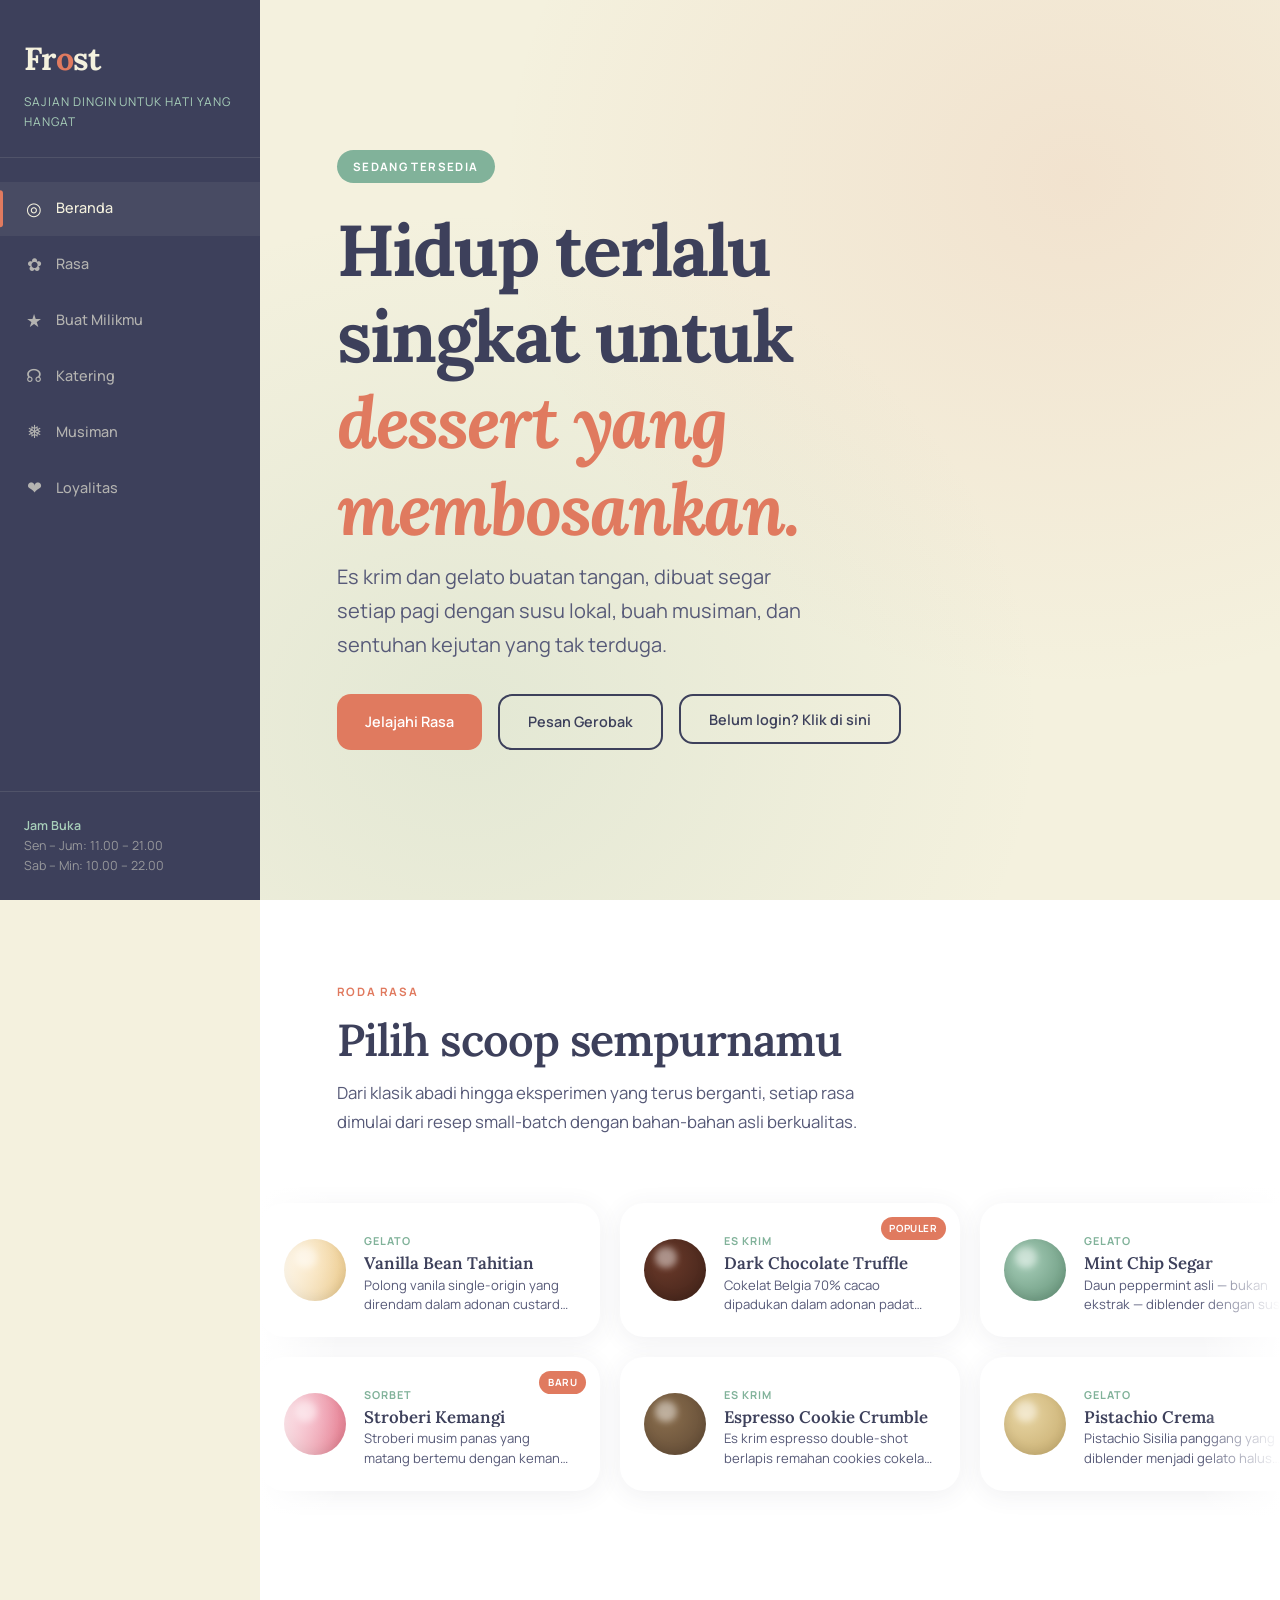
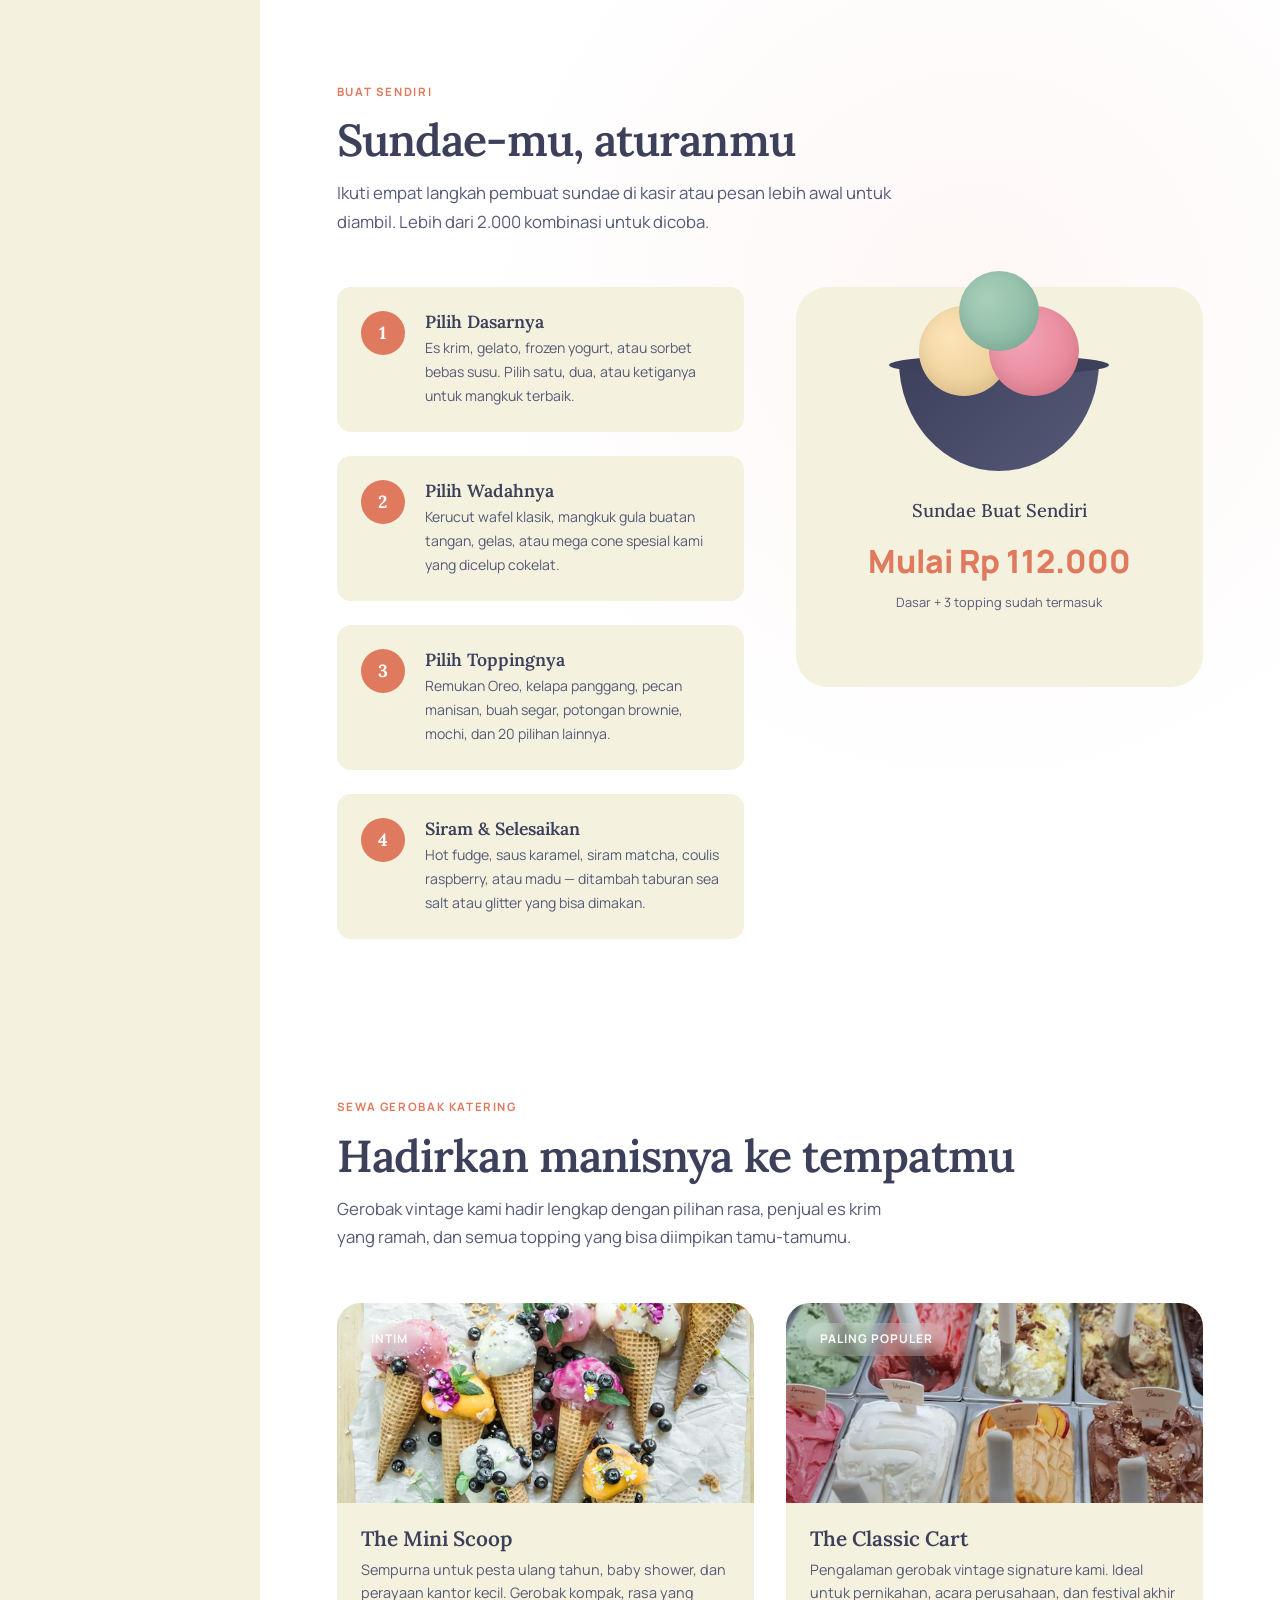
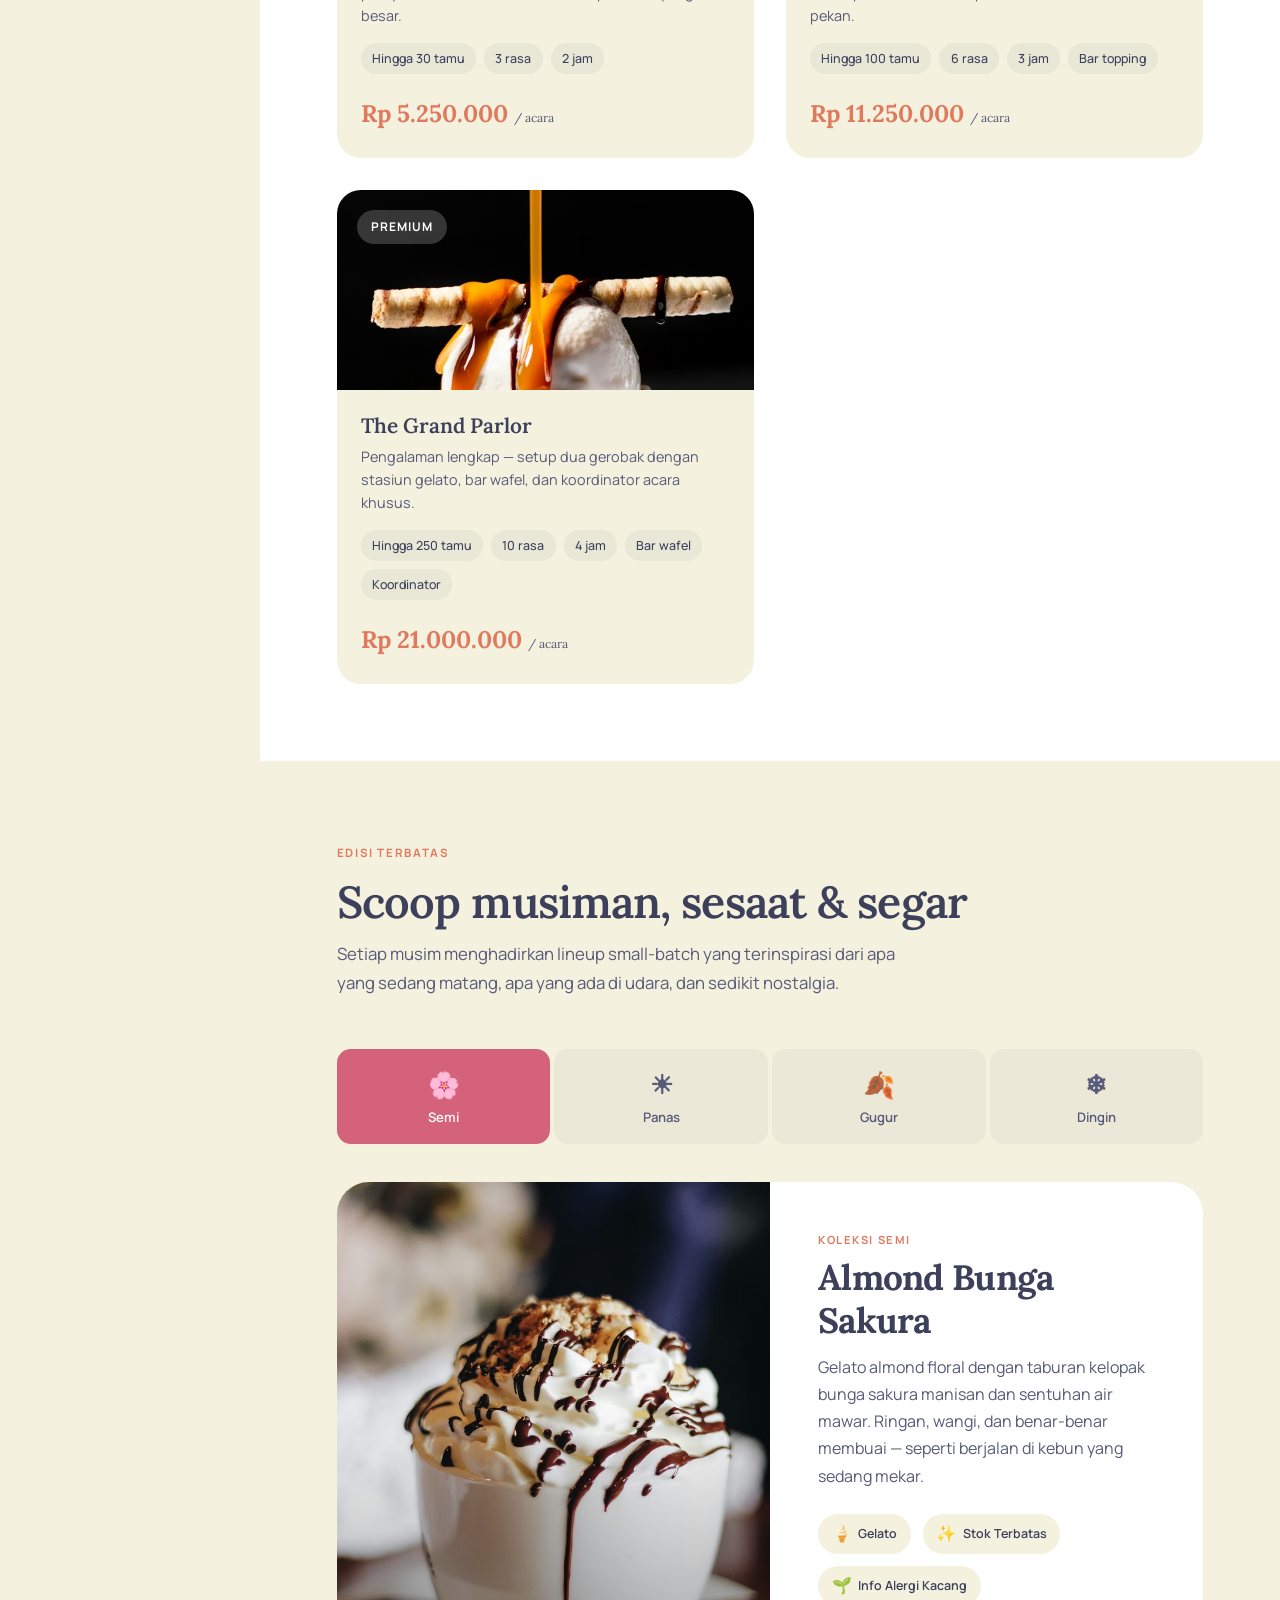
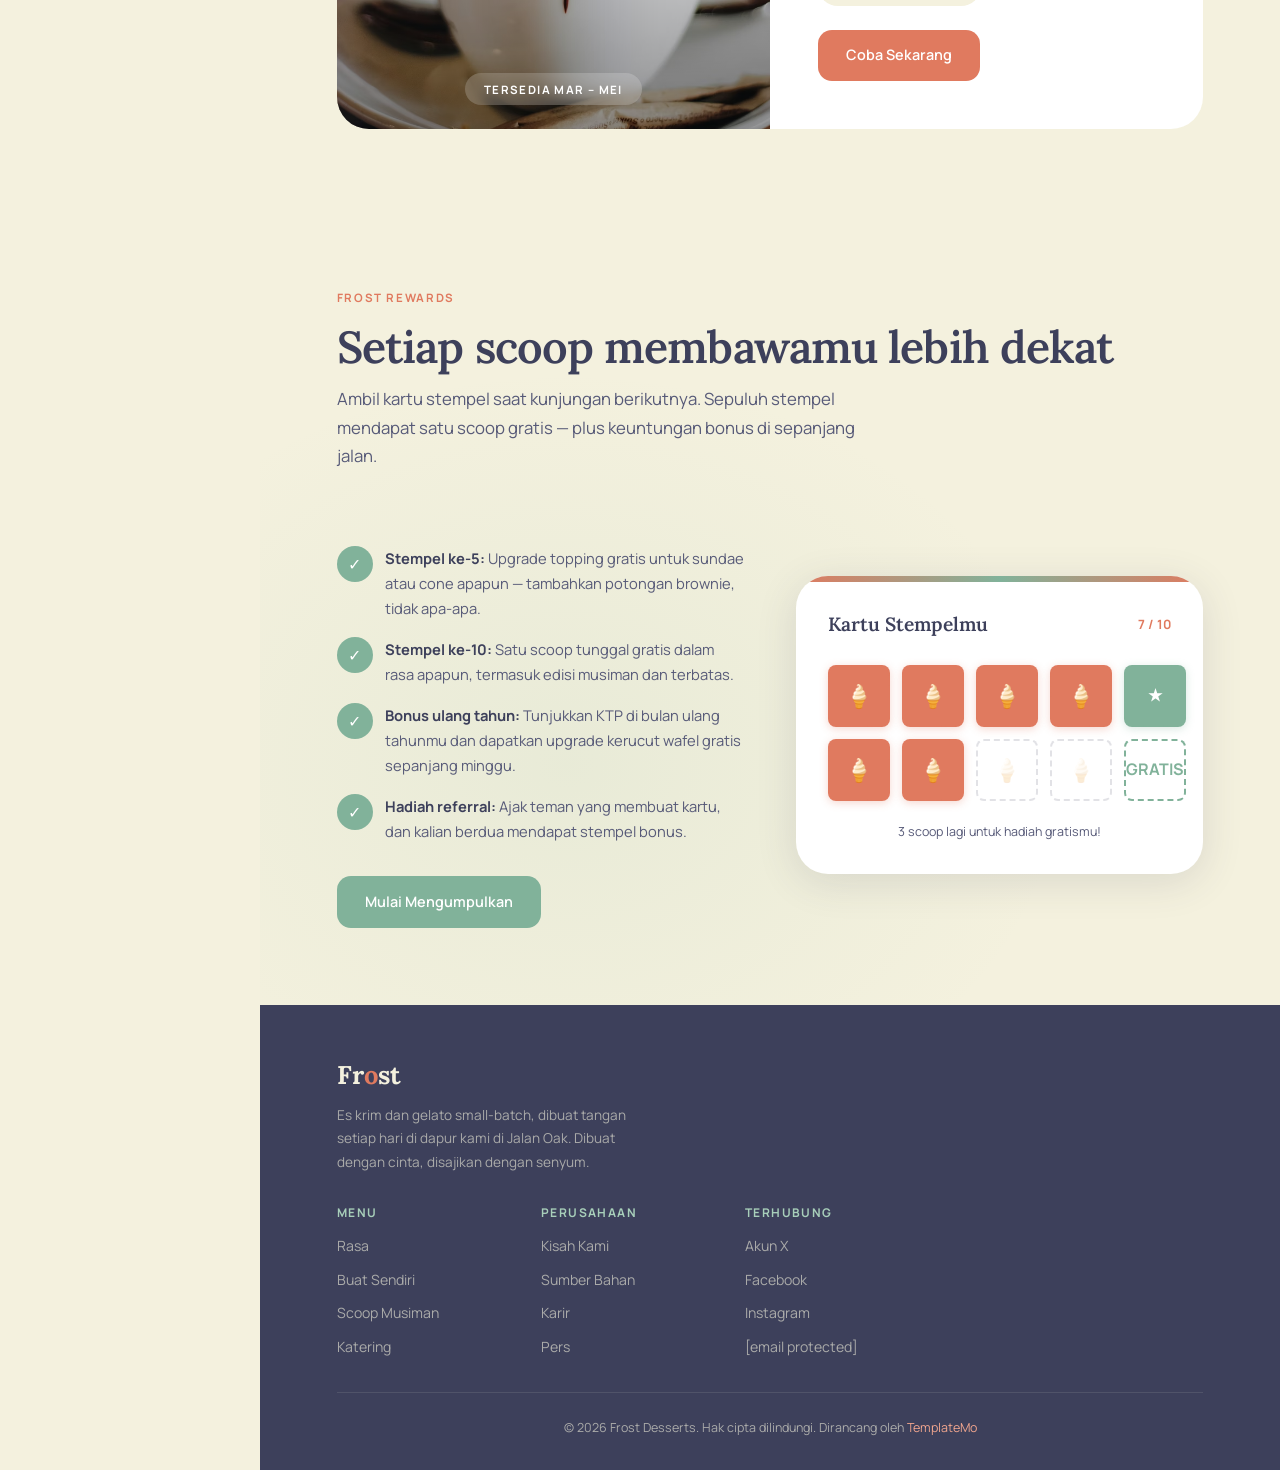
==== commit d89a4f29: "Update index.html" ====
--- a/index.html
+++ b/index.html
@@ -1,36 +1,29 @@
 <!DOCTYPE html>
-<html lang="en">
+<html lang="id">
 <head>
   <meta charset="UTF-8">
   <meta name="viewport" content="width=device-width, initial-scale=1.0">
-  <meta name="description" content="Frost — Cool treats for warm hearts. Handcrafted ice cream, gelato, and frozen desserts made with locally sourced ingredients.">
-  <meta name="keywords" content="ice cream, gelato, frozen desserts, bakery, catering, handcrafted treats">
+  <meta name="description" content="Frost — Sajian Dingin untuk Hati yang Hangat. Es krim, gelato, dan dessert beku buatan tangan dengan bahan-bahan lokal pilihan.">
+  <meta name="keywords" content="es krim, gelato, dessert beku, bakeri, katering, sajian buatan tangan">
   <meta name="author" content="Frost Desserts">
-  <meta property="og:title" content="Frost — Cool Treats for Warm Hearts">
-  <meta property="og:description" content="Handcrafted ice cream, gelato, and frozen desserts made with locally sourced ingredients.">
+  <meta property="og:title" content="Frost — Sajian Dingin untuk Hati yang Hangat">
+  <meta property="og:description" content="Es krim, gelato, dan dessert beku buatan tangan dengan bahan-bahan lokal pilihan.">
   <meta property="og:type" content="website">
   <meta name="twitter:card" content="summary_large_image">
-  <title>Frost — Cool Treats for Warm Hearts</title>
+  <title>Frost — Sajian Dingin untuk Hati yang Hangat</title>
 
   <!-- Google Fonts: Lora + Manrope -->
   <link rel="preconnect" href="https://fonts.googleapis.com">
   <link rel="preconnect" href="https://fonts.gstatic.com" crossorigin>
   <link href="https://fonts.googleapis.com/css2?family=Lora:ital,wght@0,400;0,500;0,600;0,700;1,400;1,500&family=Manrope:wght@300;400;500;600;700;800&display=swap" rel="stylesheet">
   <link rel="stylesheet" href="templatemo-frost-style.css">
-<!--
-
-TemplateMo 613 Frost Bakery
-
-https://templatemo.com/tm-613-frost-bakery
-
--->
 </head>
 <body>
 
   <!-- ==========================================
-       Mobile Hamburger Button
+       Tombol Hamburger Mobile
        ========================================== -->
-  <button class="hamburger" id="hamburger" aria-label="Toggle navigation menu" aria-expanded="false">
+  <button class="hamburger" id="hamburger" aria-label="Buka/tutup menu navigasi" aria-expanded="false">
     <div class="hamburger__lines">
       <span></span>
       <span></span>
@@ -38,104 +31,105 @@
     </div>
   </button>
 
-  <!-- Mobile Sidebar Overlay -->
+  <!-- Overlay Sidebar Mobile -->
   <div class="sidebar-overlay" id="sidebarOverlay"></div>
 
   <!-- ==========================================
-       Sidebar Navigation
+       Navigasi Sidebar
        ========================================== -->
-  <aside class="sidebar" id="sidebar" role="navigation" aria-label="Main navigation">
+  <aside class="sidebar" id="sidebar" role="navigation" aria-label="Navigasi utama">
     <div class="sidebar__brand">
       <div class="sidebar__logo">Fr<span>o</span>st</div>
-      <div class="sidebar__tagline">Cool Treats for Warm Hearts</div>
+      <div class="sidebar__tagline">Sajian Dingin untuk Hati yang Hangat</div>
     </div>
 
     <nav class="sidebar__nav">
       <ul>
-        <li><a href="#hero" class="active"><span class="nav-icon">&#9678;</span> Home</a></li>
-        <li><a href="#flavors"><span class="nav-icon">&#10047;</span> Flavors</a></li>
-        <li><a href="#builder"><span class="nav-icon">&#9733;</span> Build Yours</a></li>
-        <li><a href="#catering"><span class="nav-icon">&#9738;</span> Catering</a></li>
-        <li><a href="#seasonal"><span class="nav-icon">&#10053;</span> Seasonal</a></li>
-        <li><a href="#loyalty"><span class="nav-icon">&#10084;</span> Loyalty</a></li>
+        <li><a href="#hero" class="active"><span class="nav-icon">&#9678;</span> Beranda</a></li>
+        <li><a href="#flavors"><span class="nav-icon">&#10047;</span> Rasa</a></li>
+        <li><a href="#builder"><span class="nav-icon">&#9733;</span> Buat Milikmu</a></li>
+        <li><a href="#catering"><span class="nav-icon">&#9738;</span> Katering</a></li>
+        <li><a href="#seasonal"><span class="nav-icon">&#10053;</span> Musiman</a></li>
+        <li><a href="#loyalty"><span class="nav-icon">&#10084;</span> Loyalitas</a></li>
       </ul>
     </nav>
 
     <div class="sidebar__footer">
       <div class="sidebar__hours">
-        <strong>Hours</strong><br>
-        Mon – Fri: 11am – 9pm<br>
-        Sat – Sun: 10am – 10pm
+        <strong>Jam Buka</strong><br>
+        Sen – Jum: 11.00 – 21.00<br>
+        Sab – Min: 10.00 – 22.00
       </div>
     </div>
   </aside>
 
   <!-- ==========================================
-       Main Content
+       Konten Utama
        ========================================== -->
   <main class="main">
 
     <!-- ======= HERO ======= -->
     <section class="hero" id="hero">
       <div class="hero__content">
-        <div class="hero__badge reveal">Now Scooping</div>
+        <div class="hero__badge reveal">Sedang Tersedia</div>
         <h1 class="hero__title reveal reveal-delay-1">
-          Life's too short for<br><em>boring desserts.</em>
+          Hidup terlalu singkat untuk<br><em>dessert yang membosankan.</em>
         </h1>
         <p class="hero__subtitle reveal reveal-delay-2">
-          Handcrafted ice cream and gelato made fresh every morning with locally sourced milk, seasonal fruits, and a dash of something unexpected.
+          Es krim dan gelato buatan tangan, dibuat segar setiap pagi dengan susu lokal, buah musiman, dan sentuhan kejutan yang tak terduga.
         </p>
         <div class="hero__actions reveal reveal-delay-3">
-          <a href="#flavors" class="btn btn--primary">Explore Flavors</a>
-          <a href="#catering" class="btn btn--outline">Book a Cart</a>
-
-      <div id="authArea">
-          <button onclick="goLogin()"class="btn btn--outline">Belum login? Klik disni</button>  
-        </div>
-      </div>
-        
-     <!-- Decorative ice cream scoops -->
-      <div class="hero__deco" aria-hidden="true">
-        <div class="scoop scoop--strawberry">
-          <div class="scoop--highlight"></div>
-        </div>
-        <div class="scoop scoop--mint">
-          <div class="scoop--highlight"></div>
-        </div>
-        <div class="scoop scoop--vanilla">
-          <div class="scoop--highlight"></div>
+          <a href="#flavors" class="btn btn--primary">Jelajahi Rasa</a>
+          <a href="#catering" class="btn btn--outline">Pesan Gerobak</a>
+
+          <div id="authArea">
+            <button onclick="goLogin()" class="btn btn--outline">Belum login? Klik di sini</button>
+          </div>
+        </div>
+
+        <!-- Dekorasi scoop es krim -->
+        <div class="hero__deco" aria-hidden="true">
+          <div class="scoop scoop--strawberry">
+            <div class="scoop--highlight"></div>
+          </div>
+          <div class="scoop scoop--mint">
+            <div class="scoop--highlight"></div>
+          </div>
+          <div class="scoop scoop--vanilla">
+            <div class="scoop--highlight"></div>
+          </div>
         </div>
       </div>
     </section>
 
-    <!-- ======= FLAVOR WHEEL — Ticker Marquee ======= -->
+    <!-- ======= RODA RASA — Marquee ======= -->
     <section class="section section--alt flavors-section" id="flavors">
       <div class="section__header reveal">
-        <span class="section__label">Flavor Wheel</span>
-        <h2 class="section__title">Pick your perfect scoop</h2>
-        <p class="section__desc">From timeless classics to rotating experiments, every flavor starts with a small-batch recipe and whole, real ingredients.</p>
-      </div>
-
-      <!-- Row 1: scrolls left -->
+        <span class="section__label">Roda Rasa</span>
+        <h2 class="section__title">Pilih scoop sempurnamu</h2>
+        <p class="section__desc">Dari klasik abadi hingga eksperimen yang terus berganti, setiap rasa dimulai dari resep small-batch dengan bahan-bahan asli berkualitas.</p>
+      </div>
+
+      <!-- Baris 1: gulir ke kiri -->
       <div class="marquee">
         <div class="marquee__track">
-          <!-- Original set -->
+          <!-- Set asli -->
           <div class="flavor-card">
             <div class="flavor-card__swatch" style="background: radial-gradient(circle at 35% 35%, #fce4b8, #e6c68a);"></div>
             <div class="flavor-card__info">
               <span class="flavor-card__type">Gelato</span>
-              <h3 class="flavor-card__name">Tahitian Vanilla Bean</h3>
-              <p class="flavor-card__desc">Single-origin vanilla pods steeped into a custard base with organic cream. Rich, floral, and never artificial.</p>
-            </div>
-          </div>
-
-          <div class="flavor-card">
-            <div class="flavor-card__tag">Popular</div>
+              <h3 class="flavor-card__name">Vanilla Bean Tahitian</h3>
+              <p class="flavor-card__desc">Polong vanila single-origin yang direndam dalam adonan custard dengan krim organik. Kaya, floral, dan tidak pernah buatan.</p>
+            </div>
+          </div>
+
+          <div class="flavor-card">
+            <div class="flavor-card__tag">Populer</div>
             <div class="flavor-card__swatch" style="background: radial-gradient(circle at 35% 35%, #6b3a2a, #3e2118);"></div>
             <div class="flavor-card__info">
-              <span class="flavor-card__type">Ice Cream</span>
+              <span class="flavor-card__type">Es Krim</span>
               <h3 class="flavor-card__name">Dark Chocolate Truffle</h3>
-              <p class="flavor-card__desc">70% cacao Belgian chocolate folded into a dense, fudgy base with hand-shaved truffle ribbons throughout.</p>
+              <p class="flavor-card__desc">Cokelat Belgia 70% cacao dipadukan dalam adonan padat seperti fudge dengan serpihan truffle yang diserut tangan.</p>
             </div>
           </div>
 
@@ -143,18 +137,18 @@
             <div class="flavor-card__swatch" style="background: radial-gradient(circle at 35% 35%, var(--sage-light), var(--sage-dark));"></div>
             <div class="flavor-card__info">
               <span class="flavor-card__type">Gelato</span>
-              <h3 class="flavor-card__name">Fresh Mint Chip</h3>
-              <p class="flavor-card__desc">Real peppermint leaves — no extract — blended with organic milk and dark chocolate shards from a local chocolatier.</p>
-            </div>
-          </div>
-
-          <div class="flavor-card">
-            <div class="flavor-card__tag">Seasonal</div>
+              <h3 class="flavor-card__name">Mint Chip Segar</h3>
+              <p class="flavor-card__desc">Daun peppermint asli — bukan ekstrak — diblender dengan susu organik dan serpihan cokelat hitam dari pengrajin lokal.</p>
+            </div>
+          </div>
+
+          <div class="flavor-card">
+            <div class="flavor-card__tag">Musiman</div>
             <div class="flavor-card__swatch" style="background: radial-gradient(circle at 35% 35%, #c9b3d6, #9b7eb8);"></div>
             <div class="flavor-card__info">
               <span class="flavor-card__type">Gelato</span>
-              <h3 class="flavor-card__name">Lavender Honey</h3>
-              <p class="flavor-card__desc">Dried French lavender infused into wildflower honey and slow-churned to a silky, floral finish.</p>
+              <h3 class="flavor-card__name">Lavender Madu</h3>
+              <p class="flavor-card__desc">Lavender Prancis kering yang diresapi ke dalam madu bunga liar dan diaduk perlahan hingga menghasilkan tekstur sutra yang floral.</p>
             </div>
           </div>
 
@@ -162,37 +156,37 @@
             <div class="flavor-card__swatch" style="background: radial-gradient(circle at 35% 35%, #a8d8ea, #6bb7d4);"></div>
             <div class="flavor-card__info">
               <span class="flavor-card__type">Sorbet</span>
-              <h3 class="flavor-card__name">Blue Spirulina Coconut</h3>
-              <p class="flavor-card__desc">A vibrant, dairy-free blend of spirulina and creamy coconut milk. Tropical, refreshing, and naturally blue.</p>
+              <h3 class="flavor-card__name">Kelapa Spirulina Biru</h3>
+              <p class="flavor-card__desc">Perpaduan spirulina bebas susu yang cerah dengan santan kelapa creamy. Tropis, menyegarkan, dan berwarna biru alami.</p>
             </div>
           </div>
 
           <div class="flavor-card">
             <div class="flavor-card__swatch" style="background: radial-gradient(circle at 35% 35%, #d4a76a, #b8863e);"></div>
             <div class="flavor-card__info">
-              <span class="flavor-card__type">Ice Cream</span>
-              <h3 class="flavor-card__name">Salted Caramel Pecan</h3>
-              <p class="flavor-card__desc">House-made caramel swirled with Maldon sea salt and candied Georgia pecans. The sweet-salty classic.</p>
-            </div>
-          </div>
-
-          <!-- Duplicate set for seamless loop -->
+              <span class="flavor-card__type">Es Krim</span>
+              <h3 class="flavor-card__name">Karamel Asin Pecan</h3>
+              <p class="flavor-card__desc">Karamel buatan sendiri dengan Maldon sea salt dan pecan Georgia yang dimaniskan. Klasik manis-asin yang sempurna.</p>
+            </div>
+          </div>
+
+          <!-- Set duplikat untuk gulir tak berujung -->
           <div class="flavor-card">
             <div class="flavor-card__swatch" style="background: radial-gradient(circle at 35% 35%, #fce4b8, #e6c68a);"></div>
             <div class="flavor-card__info">
               <span class="flavor-card__type">Gelato</span>
-              <h3 class="flavor-card__name">Tahitian Vanilla Bean</h3>
-              <p class="flavor-card__desc">Single-origin vanilla pods steeped into a custard base with organic cream. Rich, floral, and never artificial.</p>
-            </div>
-          </div>
-
-          <div class="flavor-card">
-            <div class="flavor-card__tag">Popular</div>
+              <h3 class="flavor-card__name">Vanilla Bean Tahitian</h3>
+              <p class="flavor-card__desc">Polong vanila single-origin yang direndam dalam adonan custard dengan krim organik. Kaya, floral, dan tidak pernah buatan.</p>
+            </div>
+          </div>
+
+          <div class="flavor-card">
+            <div class="flavor-card__tag">Populer</div>
             <div class="flavor-card__swatch" style="background: radial-gradient(circle at 35% 35%, #6b3a2a, #3e2118);"></div>
             <div class="flavor-card__info">
-              <span class="flavor-card__type">Ice Cream</span>
+              <span class="flavor-card__type">Es Krim</span>
               <h3 class="flavor-card__name">Dark Chocolate Truffle</h3>
-              <p class="flavor-card__desc">70% cacao Belgian chocolate folded into a dense, fudgy base with hand-shaved truffle ribbons throughout.</p>
+              <p class="flavor-card__desc">Cokelat Belgia 70% cacao dipadukan dalam adonan padat seperti fudge dengan serpihan truffle yang diserut tangan.</p>
             </div>
           </div>
 
@@ -200,18 +194,18 @@
             <div class="flavor-card__swatch" style="background: radial-gradient(circle at 35% 35%, var(--sage-light), var(--sage-dark));"></div>
             <div class="flavor-card__info">
               <span class="flavor-card__type">Gelato</span>
-              <h3 class="flavor-card__name">Fresh Mint Chip</h3>
-              <p class="flavor-card__desc">Real peppermint leaves — no extract — blended with organic milk and dark chocolate shards from a local chocolatier.</p>
-            </div>
-          </div>
-
-          <div class="flavor-card">
-            <div class="flavor-card__tag">Seasonal</div>
+              <h3 class="flavor-card__name">Mint Chip Segar</h3>
+              <p class="flavor-card__desc">Daun peppermint asli — bukan ekstrak — diblender dengan susu organik dan serpihan cokelat hitam dari pengrajin lokal.</p>
+            </div>
+          </div>
+
+          <div class="flavor-card">
+            <div class="flavor-card__tag">Musiman</div>
             <div class="flavor-card__swatch" style="background: radial-gradient(circle at 35% 35%, #c9b3d6, #9b7eb8);"></div>
             <div class="flavor-card__info">
               <span class="flavor-card__type">Gelato</span>
-              <h3 class="flavor-card__name">Lavender Honey</h3>
-              <p class="flavor-card__desc">Dried French lavender infused into wildflower honey and slow-churned to a silky, floral finish.</p>
+              <h3 class="flavor-card__name">Lavender Madu</h3>
+              <p class="flavor-card__desc">Lavender Prancis kering yang diresapi ke dalam madu bunga liar dan diaduk perlahan hingga menghasilkan tekstur sutra yang floral.</p>
             </div>
           </div>
 
@@ -219,40 +213,40 @@
             <div class="flavor-card__swatch" style="background: radial-gradient(circle at 35% 35%, #a8d8ea, #6bb7d4);"></div>
             <div class="flavor-card__info">
               <span class="flavor-card__type">Sorbet</span>
-              <h3 class="flavor-card__name">Blue Spirulina Coconut</h3>
-              <p class="flavor-card__desc">A vibrant, dairy-free blend of spirulina and creamy coconut milk. Tropical, refreshing, and naturally blue.</p>
+              <h3 class="flavor-card__name">Kelapa Spirulina Biru</h3>
+              <p class="flavor-card__desc">Perpaduan spirulina bebas susu yang cerah dengan santan kelapa creamy. Tropis, menyegarkan, dan berwarna biru alami.</p>
             </div>
           </div>
 
           <div class="flavor-card">
             <div class="flavor-card__swatch" style="background: radial-gradient(circle at 35% 35%, #d4a76a, #b8863e);"></div>
             <div class="flavor-card__info">
-              <span class="flavor-card__type">Ice Cream</span>
-              <h3 class="flavor-card__name">Salted Caramel Pecan</h3>
-              <p class="flavor-card__desc">House-made caramel swirled with Maldon sea salt and candied Georgia pecans. The sweet-salty classic.</p>
-            </div>
-          </div>
-        </div>
-
-        <!-- Row 2: scrolls right (reverse) -->
+              <span class="flavor-card__type">Es Krim</span>
+              <h3 class="flavor-card__name">Karamel Asin Pecan</h3>
+              <p class="flavor-card__desc">Karamel buatan sendiri dengan Maldon sea salt dan pecan Georgia yang dimaniskan. Klasik manis-asin yang sempurna.</p>
+            </div>
+          </div>
+        </div>
+
+        <!-- Baris 2: gulir ke kanan (terbalik) -->
         <div class="marquee__track marquee__track--reverse">
-          <!-- Original set -->
-          <div class="flavor-card">
-            <div class="flavor-card__tag">New</div>
+          <!-- Set asli -->
+          <div class="flavor-card">
+            <div class="flavor-card__tag">Baru</div>
             <div class="flavor-card__swatch" style="background: radial-gradient(circle at 35% 35%, #f4a4b8, #e07a8a);"></div>
             <div class="flavor-card__info">
               <span class="flavor-card__type">Sorbet</span>
-              <h3 class="flavor-card__name">Strawberry Basil</h3>
-              <p class="flavor-card__desc">Ripe summer strawberries meet fresh garden basil in a dairy-free, vegan-friendly sorbet that's light and aromatic.</p>
+              <h3 class="flavor-card__name">Stroberi Kemangi</h3>
+              <p class="flavor-card__desc">Stroberi musim panas yang matang bertemu dengan kemangi taman segar dalam sorbet bebas susu yang ringan dan aromatik.</p>
             </div>
           </div>
 
           <div class="flavor-card">
             <div class="flavor-card__swatch" style="background: radial-gradient(circle at 35% 35%, #8b6f4e, #5c4632);"></div>
             <div class="flavor-card__info">
-              <span class="flavor-card__type">Ice Cream</span>
+              <span class="flavor-card__type">Es Krim</span>
               <h3 class="flavor-card__name">Espresso Cookie Crumble</h3>
-              <p class="flavor-card__desc">Double-shot espresso ice cream layered with crushed chocolate cookies and a caramel ribbon swirl.</p>
+              <p class="flavor-card__desc">Es krim espresso double-shot berlapis remahan cookies cokelat dan pita karamel swirl.</p>
             </div>
           </div>
 
@@ -261,7 +255,7 @@
             <div class="flavor-card__info">
               <span class="flavor-card__type">Gelato</span>
               <h3 class="flavor-card__name">Pistachio Crema</h3>
-              <p class="flavor-card__desc">Roasted Sicilian pistachios blended into a silky-smooth gelato. Nutty, buttery, and unmistakably authentic.</p>
+              <p class="flavor-card__desc">Pistachio Sisilia panggang yang diblender menjadi gelato halus seperti sutra. Beraroma kacang, buttery, dan otentik.</p>
             </div>
           </div>
 
@@ -270,17 +264,17 @@
             <div class="flavor-card__swatch" style="background: radial-gradient(circle at 35% 35%, #f7c59f, #ef8e38);"></div>
             <div class="flavor-card__info">
               <span class="flavor-card__type">Sorbet</span>
-              <h3 class="flavor-card__name">Mango Passionfruit</h3>
-              <p class="flavor-card__desc">Ripe Alphonso mango and tangy passionfruit churned into a bright, tropical dairy-free sorbet.</p>
+              <h3 class="flavor-card__name">Mangga Markisa</h3>
+              <p class="flavor-card__desc">Mangga Alphonso matang dan markisa yang segar diaduk menjadi sorbet tropis bebas susu yang cerah dan menyegarkan.</p>
             </div>
           </div>
 
           <div class="flavor-card">
             <div class="flavor-card__swatch" style="background: radial-gradient(circle at 35% 35%, #f0c2c2, #d4868a);"></div>
             <div class="flavor-card__info">
-              <span class="flavor-card__type">Ice Cream</span>
+              <span class="flavor-card__type">Es Krim</span>
               <h3 class="flavor-card__name">Raspberry White Choc</h3>
-              <p class="flavor-card__desc">Tart raspberry ripple folded through creamy white chocolate ice cream with freeze-dried berry crunch.</p>
+              <p class="flavor-card__desc">Ripple raspberry yang asam dipadukan dalam es krim white chocolate creamy dengan remahan berry kering yang renyah.</p>
             </div>
           </div>
 
@@ -288,28 +282,28 @@
             <div class="flavor-card__swatch" style="background: radial-gradient(circle at 35% 35%, #b6d7a8, #7ab55c);"></div>
             <div class="flavor-card__info">
               <span class="flavor-card__type">Gelato</span>
-              <h3 class="flavor-card__name">Matcha Black Sesame</h3>
-              <p class="flavor-card__desc">Ceremonial-grade matcha swirled with toasted black sesame paste. Earthy, nutty, and deeply satisfying.</p>
-            </div>
-          </div>
-
-          <!-- Duplicate set for seamless loop -->
-          <div class="flavor-card">
-            <div class="flavor-card__tag">New</div>
+              <h3 class="flavor-card__name">Matcha Wijen Hitam</h3>
+              <p class="flavor-card__desc">Matcha grade upacara diaduk dengan pasta wijen hitam panggang. Earthy, beraroma kacang, dan sangat memuaskan.</p>
+            </div>
+          </div>
+
+          <!-- Set duplikat untuk gulir tak berujung -->
+          <div class="flavor-card">
+            <div class="flavor-card__tag">Baru</div>
             <div class="flavor-card__swatch" style="background: radial-gradient(circle at 35% 35%, #f4a4b8, #e07a8a);"></div>
             <div class="flavor-card__info">
               <span class="flavor-card__type">Sorbet</span>
-              <h3 class="flavor-card__name">Strawberry Basil</h3>
-              <p class="flavor-card__desc">Ripe summer strawberries meet fresh garden basil in a dairy-free, vegan-friendly sorbet that's light and aromatic.</p>
+              <h3 class="flavor-card__name">Stroberi Kemangi</h3>
+              <p class="flavor-card__desc">Stroberi musim panas yang matang bertemu dengan kemangi taman segar dalam sorbet bebas susu yang ringan dan aromatik.</p>
             </div>
           </div>
 
           <div class="flavor-card">
             <div class="flavor-card__swatch" style="background: radial-gradient(circle at 35% 35%, #8b6f4e, #5c4632);"></div>
             <div class="flavor-card__info">
-              <span class="flavor-card__type">Ice Cream</span>
+              <span class="flavor-card__type">Es Krim</span>
               <h3 class="flavor-card__name">Espresso Cookie Crumble</h3>
-              <p class="flavor-card__desc">Double-shot espresso ice cream layered with crushed chocolate cookies and a caramel ribbon swirl.</p>
+              <p class="flavor-card__desc">Es krim espresso double-shot berlapis remahan cookies cokelat dan pita karamel swirl.</p>
             </div>
           </div>
 
@@ -318,7 +312,7 @@
             <div class="flavor-card__info">
               <span class="flavor-card__type">Gelato</span>
               <h3 class="flavor-card__name">Pistachio Crema</h3>
-              <p class="flavor-card__desc">Roasted Sicilian pistachios blended into a silky-smooth gelato. Nutty, buttery, and unmistakably authentic.</p>
+              <p class="flavor-card__desc">Pistachio Sisilia panggang yang diblender menjadi gelato halus seperti sutra. Beraroma kacang, buttery, dan otentik.</p>
             </div>
           </div>
 
@@ -327,17 +321,17 @@
             <div class="flavor-card__swatch" style="background: radial-gradient(circle at 35% 35%, #f7c59f, #ef8e38);"></div>
             <div class="flavor-card__info">
               <span class="flavor-card__type">Sorbet</span>
-              <h3 class="flavor-card__name">Mango Passionfruit</h3>
-              <p class="flavor-card__desc">Ripe Alphonso mango and tangy passionfruit churned into a bright, tropical dairy-free sorbet.</p>
+              <h3 class="flavor-card__name">Mangga Markisa</h3>
+              <p class="flavor-card__desc">Mangga Alphonso matang dan markisa yang segar diaduk menjadi sorbet tropis bebas susu yang cerah dan menyegarkan.</p>
             </div>
           </div>
 
           <div class="flavor-card">
             <div class="flavor-card__swatch" style="background: radial-gradient(circle at 35% 35%, #f0c2c2, #d4868a);"></div>
             <div class="flavor-card__info">
-              <span class="flavor-card__type">Ice Cream</span>
+              <span class="flavor-card__type">Es Krim</span>
               <h3 class="flavor-card__name">Raspberry White Choc</h3>
-              <p class="flavor-card__desc">Tart raspberry ripple folded through creamy white chocolate ice cream with freeze-dried berry crunch.</p>
+              <p class="flavor-card__desc">Ripple raspberry yang asam dipadukan dalam es krim white chocolate creamy dengan remahan berry kering yang renyah.</p>
             </div>
           </div>
 
@@ -345,256 +339,255 @@
             <div class="flavor-card__swatch" style="background: radial-gradient(circle at 35% 35%, #b6d7a8, #7ab55c);"></div>
             <div class="flavor-card__info">
               <span class="flavor-card__type">Gelato</span>
-              <h3 class="flavor-card__name">Matcha Black Sesame</h3>
-              <p class="flavor-card__desc">Ceremonial-grade matcha swirled with toasted black sesame paste. Earthy, nutty, and deeply satisfying.</p>
+              <h3 class="flavor-card__name">Matcha Wijen Hitam</h3>
+              <p class="flavor-card__desc">Matcha grade upacara diaduk dengan pasta wijen hitam panggang. Earthy, beraroma kacang, dan sangat memuaskan.</p>
             </div>
           </div>
         </div>
       </div>
     </section>
 
-    <!-- ======= TOPPING BUILDER ======= -->
+    <!-- ======= PEMBUAT TOPPING ======= -->
     <section class="section builder" id="builder">
       <div class="section__header reveal">
-        <span class="section__label">Build Your Own</span>
-        <h2 class="section__title">Your sundae, your rules</h2>
-        <p class="section__desc">Walk through our four-step sundae builder at the counter or order ahead for pickup. Over 2,000 combinations to try.</p>
+        <span class="section__label">Buat Sendiri</span>
+        <h2 class="section__title">Sundae-mu, aturanmu</h2>
+        <p class="section__desc">Ikuti empat langkah pembuat sundae di kasir atau pesan lebih awal untuk diambil. Lebih dari 2.000 kombinasi untuk dicoba.</p>
       </div>
 
       <div class="builder__layout">
         <div class="builder__steps">
-          <!-- Step 1 -->
+          <!-- Langkah 1 -->
           <div class="builder-step reveal">
             <div class="builder-step__num">1</div>
             <div>
-              <h3 class="builder-step__title">Choose Your Base</h3>
-              <p class="builder-step__text">Ice cream, gelato, frozen yogurt, or dairy-free sorbet. Pick one, two, or go all three for the ultimate bowl.</p>
-            </div>
-          </div>
-
-          <!-- Step 2 -->
+              <h3 class="builder-step__title">Pilih Dasarnya</h3>
+              <p class="builder-step__text">Es krim, gelato, frozen yogurt, atau sorbet bebas susu. Pilih satu, dua, atau ketiganya untuk mangkuk terbaik.</p>
+            </div>
+          </div>
+
+          <!-- Langkah 2 -->
           <div class="builder-step reveal reveal-delay-1">
             <div class="builder-step__num">2</div>
             <div>
-              <h3 class="builder-step__title">Pick Your Vessel</h3>
-              <p class="builder-step__text">Classic waffle cone, handmade sugar bowl, glass cup, or our signature chocolate-dipped mega cone.</p>
-            </div>
-          </div>
-
-          <!-- Step 3 -->
+              <h3 class="builder-step__title">Pilih Wadahnya</h3>
+              <p class="builder-step__text">Kerucut wafel klasik, mangkuk gula buatan tangan, gelas, atau mega cone spesial kami yang dicelup cokelat.</p>
+            </div>
+          </div>
+
+          <!-- Langkah 3 -->
           <div class="builder-step reveal reveal-delay-2">
             <div class="builder-step__num">3</div>
             <div>
-              <h3 class="builder-step__title">Load the Toppings</h3>
-              <p class="builder-step__text">Crushed Oreos, toasted coconut, candied pecans, fresh berries, brownie bites, mochi chunks, and 20 more.</p>
-            </div>
-          </div>
-
-          <!-- Step 4 -->
+              <h3 class="builder-step__title">Pilih Toppingnya</h3>
+              <p class="builder-step__text">Remukan Oreo, kelapa panggang, pecan manisan, buah segar, potongan brownie, mochi, dan 20 pilihan lainnya.</p>
+            </div>
+          </div>
+
+          <!-- Langkah 4 -->
           <div class="builder-step reveal reveal-delay-3">
             <div class="builder-step__num">4</div>
             <div>
-              <h3 class="builder-step__title">Drizzle &amp; Finish</h3>
-              <p class="builder-step__text">Hot fudge, caramel sauce, matcha drizzle, raspberry coulis, or honey — plus a sprinkle of sea salt or edible glitter.</p>
-            </div>
-          </div>
-        </div>
-
-        <!-- Visual Preview -->
+              <h3 class="builder-step__title">Siram &amp; Selesaikan</h3>
+              <p class="builder-step__text">Hot fudge, saus karamel, siram matcha, coulis raspberry, atau madu — ditambah taburan sea salt atau glitter yang bisa dimakan.</p>
+            </div>
+          </div>
+        </div>
+
+        <!-- Pratinjau Visual -->
         <div class="builder__preview reveal">
           <div class="builder__preview-bowl">
             <div class="builder__preview-scoop1"></div>
             <div class="builder__preview-scoop2"></div>
             <div class="builder__preview-scoop3"></div>
           </div>
-          <p class="builder__preview-text">Build-Your-Own Sundae</p>
-          <p class="builder__preview-price">From $7.50</p>
-          <p class="builder__preview-note">Base + 3 toppings included</p>
+          <p class="builder__preview-text">Sundae Buat Sendiri</p>
+          <p class="builder__preview-price">Mulai Rp 112.000</p>
+          <p class="builder__preview-note">Dasar + 3 topping sudah termasuk</p>
         </div>
       </div>
     </section>
 
-    <!-- ======= CATERING CART ======= -->
+    <!-- ======= GEROBAK KATERING ======= -->
     <section class="section section--alt" id="catering">
       <div class="section__header reveal">
-        <span class="section__label">Catering Cart Rental</span>
-        <h2 class="section__title">Bring the sweetness to you</h2>
-        <p class="section__desc">Our vintage carts come fully stocked with your choice of flavors, a friendly scooper, and all the toppings your guests could dream of.</p>
+        <span class="section__label">Sewa Gerobak Katering</span>
+        <h2 class="section__title">Hadirkan manisnya ke tempatmu</h2>
+        <p class="section__desc">Gerobak vintage kami hadir lengkap dengan pilihan rasa, penjual es krim yang ramah, dan semua topping yang bisa diimpikan tamu-tamumu.</p>
       </div>
 
       <div class="catering__grid">
-        <!-- Cart 1: Mini -->
+        <!-- Gerobak 1: Mini -->
         <div class="cart-card reveal">
           <div class="cart-card__visual">
-            <img src="images/the-mini-scoop.avif" alt="Ice cream cart setup for a small party" loading="lazy">
-            <span class="cart-card__visual-label">Intimate</span>
+            <img src="images/the-mini-scoop.avif" alt="Gerobak es krim untuk pesta kecil" loading="lazy">
+            <span class="cart-card__visual-label">Intim</span>
           </div>
           <div class="cart-card__body">
             <h3 class="cart-card__name">The Mini Scoop</h3>
-            <p class="cart-card__desc">Perfect for birthday parties, baby showers, and small office celebrations. Compact cart, big flavors.</p>
+            <p class="cart-card__desc">Sempurna untuk pesta ulang tahun, baby shower, dan perayaan kantor kecil. Gerobak kompak, rasa yang besar.</p>
             <div class="cart-card__details">
-              <span class="cart-card__detail">Up to 30 guests</span>
-              <span class="cart-card__detail">3 flavors</span>
-              <span class="cart-card__detail">2 hours</span>
-            </div>
-            <div class="cart-card__price">$350 <small>/ event</small></div>
-          </div>
-        </div>
-
-        <!-- Cart 2: Classic -->
+              <span class="cart-card__detail">Hingga 30 tamu</span>
+              <span class="cart-card__detail">3 rasa</span>
+              <span class="cart-card__detail">2 jam</span>
+            </div>
+            <div class="cart-card__price">Rp 5.250.000 <small>/ acara</small></div>
+          </div>
+        </div>
+
+        <!-- Gerobak 2: Klasik -->
         <div class="cart-card reveal reveal-delay-1">
           <div class="cart-card__visual">
-            <img src="images/the-classic-cart.avif" alt="Vintage ice cream cart at an outdoor event" loading="lazy">
-            <span class="cart-card__visual-label">Most Popular</span>
+            <img src="images/the-classic-cart.avif" alt="Gerobak es krim vintage di acara luar ruangan" loading="lazy">
+            <span class="cart-card__visual-label">Paling Populer</span>
           </div>
           <div class="cart-card__body">
             <h3 class="cart-card__name">The Classic Cart</h3>
-            <p class="cart-card__desc">Our signature vintage cart experience. Ideal for weddings, corporate events, and weekend festivals.</p>
+            <p class="cart-card__desc">Pengalaman gerobak vintage signature kami. Ideal untuk pernikahan, acara perusahaan, dan festival akhir pekan.</p>
             <div class="cart-card__details">
-              <span class="cart-card__detail">Up to 100 guests</span>
-              <span class="cart-card__detail">6 flavors</span>
-              <span class="cart-card__detail">3 hours</span>
-              <span class="cart-card__detail">Toppings bar</span>
-            </div>
-            <div class="cart-card__price">$750 <small>/ event</small></div>
-          </div>
-        </div>
-
-        <!-- Cart 3: Deluxe -->
+              <span class="cart-card__detail">Hingga 100 tamu</span>
+              <span class="cart-card__detail">6 rasa</span>
+              <span class="cart-card__detail">3 jam</span>
+              <span class="cart-card__detail">Bar topping</span>
+            </div>
+            <div class="cart-card__price">Rp 11.250.000 <small>/ acara</small></div>
+          </div>
+        </div>
+
+        <!-- Gerobak 3: Deluxe -->
         <div class="cart-card reveal reveal-delay-2">
           <div class="cart-card__visual">
-            <img src="images/the-grand-parlor.avif" alt="Elegant dessert spread at a premium catered event" loading="lazy">
+            <img src="images/the-grand-parlor.avif" alt="Sajian dessert elegan di acara premium" loading="lazy">
             <span class="cart-card__visual-label">Premium</span>
           </div>
           <div class="cart-card__body">
             <h3 class="cart-card__name">The Grand Parlor</h3>
-            <p class="cart-card__desc">The full experience — double cart setup with a gelato station, waffle bar, and dedicated event coordinator.</p>
+            <p class="cart-card__desc">Pengalaman lengkap — setup dua gerobak dengan stasiun gelato, bar wafel, dan koordinator acara khusus.</p>
             <div class="cart-card__details">
-              <span class="cart-card__detail">Up to 250 guests</span>
-              <span class="cart-card__detail">10 flavors</span>
-              <span class="cart-card__detail">4 hours</span>
-              <span class="cart-card__detail">Waffle bar</span>
-              <span class="cart-card__detail">Coordinator</span>
-            </div>
-            <div class="cart-card__price">$1,400 <small>/ event</small></div>
+              <span class="cart-card__detail">Hingga 250 tamu</span>
+              <span class="cart-card__detail">10 rasa</span>
+              <span class="cart-card__detail">4 jam</span>
+              <span class="cart-card__detail">Bar wafel</span>
+              <span class="cart-card__detail">Koordinator</span>
+            </div>
+            <div class="cart-card__price">Rp 21.000.000 <small>/ acara</small></div>
           </div>
         </div>
       </div>
     </section>
 
-    <!-- ======= SEASONAL LIMITED EDITIONS ======= -->
-    <!-- ======= SEASONAL LIMITED EDITIONS — Tabs ======= -->
+    <!-- ======= EDISI MUSIMAN TERBATAS — Tab ======= -->
     <section class="section" id="seasonal">
       <div class="section__header reveal">
-        <span class="section__label">Limited Editions</span>
-        <h2 class="section__title">Seasonal scoops, fleeting &amp; fresh</h2>
-        <p class="section__desc">Each season brings a small-batch lineup inspired by what's ripe, what's in the air, and a little bit of nostalgia.</p>
-      </div>
-
-      <!-- Season Tabs -->
+        <span class="section__label">Edisi Terbatas</span>
+        <h2 class="section__title">Scoop musiman, sesaat &amp; segar</h2>
+        <p class="section__desc">Setiap musim menghadirkan lineup small-batch yang terinspirasi dari apa yang sedang matang, apa yang ada di udara, dan sedikit nostalgia.</p>
+      </div>
+
+      <!-- Tab Musim -->
       <div class="seasonal-tabs reveal" role="tablist">
         <button class="seasonal-tab is-active" data-season="spring" role="tab" aria-selected="true" aria-controls="panel-spring">
-          <span class="seasonal-tab__icon" aria-hidden="true">&#127800;</span> Spring
+          <span class="seasonal-tab__icon" aria-hidden="true">&#127800;</span> Semi
         </button>
         <button class="seasonal-tab" data-season="summer" role="tab" aria-selected="false" aria-controls="panel-summer">
-          <span class="seasonal-tab__icon" aria-hidden="true">&#9728;</span> Summer
+          <span class="seasonal-tab__icon" aria-hidden="true">&#9728;</span> Panas
         </button>
         <button class="seasonal-tab" data-season="autumn" role="tab" aria-selected="false" aria-controls="panel-autumn">
-          <span class="seasonal-tab__icon" aria-hidden="true">&#127810;</span> Autumn
+          <span class="seasonal-tab__icon" aria-hidden="true">&#127810;</span> Gugur
         </button>
         <button class="seasonal-tab" data-season="winter" role="tab" aria-selected="false" aria-controls="panel-winter">
-          <span class="seasonal-tab__icon" aria-hidden="true">&#10052;</span> Winter
+          <span class="seasonal-tab__icon" aria-hidden="true">&#10052;</span> Dingin
         </button>
       </div>
 
-      <!-- Tab Panels -->
+      <!-- Panel Tab -->
       <div class="seasonal-panels reveal">
 
-        <!-- Spring Panel -->
+        <!-- Panel Semi -->
         <div class="seasonal-panel is-active" id="panel-spring" role="tabpanel">
           <div class="seasonal-panel__visual">
-            <img src="images/spring-collection.avif" alt="Cherry blossom almond gelato with petals" loading="lazy">
-            <span class="seasonal-panel__badge">Available Mar – May</span>
+            <img src="images/spring-collection.avif" alt="Gelato almond bunga sakura dengan kelopak" loading="lazy">
+            <span class="seasonal-panel__badge">Tersedia Mar – Mei</span>
           </div>
           <div class="seasonal-panel__details">
-            <span class="seasonal-panel__season-label">Spring Collection</span>
-            <h3 class="seasonal-panel__name">Cherry Blossom Almond</h3>
-            <p class="seasonal-panel__desc">A floral almond gelato topped with candied cherry blossom petals and a hint of rosewater. Light, fragrant, and utterly dreamy — like a stroll through a blooming orchard.</p>
+            <span class="seasonal-panel__season-label">Koleksi Semi</span>
+            <h3 class="seasonal-panel__name">Almond Bunga Sakura</h3>
+            <p class="seasonal-panel__desc">Gelato almond floral dengan taburan kelopak bunga sakura manisan dan sentuhan air mawar. Ringan, wangi, dan benar-benar membuai — seperti berjalan di kebun yang sedang mekar.</p>
             <div class="seasonal-panel__meta">
               <span class="seasonal-panel__meta-tag"><span>&#127846;</span> Gelato</span>
-              <span class="seasonal-panel__meta-tag"><span>&#10024;</span> Limited Batch</span>
-              <span class="seasonal-panel__meta-tag"><span>&#127793;</span> Nut Allergy Info</span>
-            </div>
-            <a href="#hero" class="btn btn--primary seasonal-panel__cta">Try It Now</a>
-          </div>
-        </div>
-
-        <!-- Summer Panel -->
+              <span class="seasonal-panel__meta-tag"><span>&#10024;</span> Stok Terbatas</span>
+              <span class="seasonal-panel__meta-tag"><span>&#127793;</span> Info Alergi Kacang</span>
+            </div>
+            <a href="#hero" class="btn btn--primary seasonal-panel__cta">Coba Sekarang</a>
+          </div>
+        </div>
+
+        <!-- Panel Panas -->
         <div class="seasonal-panel" id="panel-summer" role="tabpanel">
           <div class="seasonal-panel__visual">
-            <img src="images/summer-collection.avif" alt="Mango chili lime sorbet with tropical fruits" loading="lazy">
-            <span class="seasonal-panel__badge">Available Jun – Aug</span>
+            <img src="images/summer-collection.avif" alt="Sorbet mangga chili lime dengan buah tropis" loading="lazy">
+            <span class="seasonal-panel__badge">Tersedia Jun – Agu</span>
           </div>
           <div class="seasonal-panel__details">
-            <span class="seasonal-panel__season-label">Summer Collection</span>
-            <h3 class="seasonal-panel__name">Mango Chili Lime</h3>
-            <p class="seasonal-panel__desc">Sweet Alphonso mango sorbet dusted with Tajín chili-lime seasoning and a lime zest crumble. Where tropical heat meets frozen sweet — our most requested comeback flavor.</p>
+            <span class="seasonal-panel__season-label">Koleksi Musim Panas</span>
+            <h3 class="seasonal-panel__name">Mangga Chili Lime</h3>
+            <p class="seasonal-panel__desc">Sorbet mangga Alphonso manis ditaburi bumbu chili-lime Tajín dan remukan zest jeruk limau. Perpaduan panas tropis dan dingin yang manis — rasa yang paling banyak diminta untuk kembali hadir.</p>
             <div class="seasonal-panel__meta">
               <span class="seasonal-panel__meta-tag"><span>&#127847;</span> Sorbet</span>
-              <span class="seasonal-panel__meta-tag"><span>&#127793;</span> Dairy-Free</span>
-              <span class="seasonal-panel__meta-tag"><span>&#127798;</span> Mild Spice</span>
-            </div>
-            <a href="#hero" class="btn btn--primary seasonal-panel__cta">Try It Now</a>
-          </div>
-        </div>
-
-        <!-- Autumn Panel -->
+              <span class="seasonal-panel__meta-tag"><span>&#127793;</span> Bebas Susu</span>
+              <span class="seasonal-panel__meta-tag"><span>&#127798;</span> Pedas Ringan</span>
+            </div>
+            <a href="#hero" class="btn btn--primary seasonal-panel__cta">Coba Sekarang</a>
+          </div>
+        </div>
+
+        <!-- Panel Gugur -->
         <div class="seasonal-panel" id="panel-autumn" role="tabpanel">
           <div class="seasonal-panel__visual">
-            <img src="images/autumn-collection.avif" alt="Pumpkin chai swirl ice cream with autumn spices" loading="lazy">
-            <span class="seasonal-panel__badge">Available Sep – Nov</span>
+            <img src="images/autumn-collection.avif" alt="Es krim pumpkin chai swirl dengan rempah musim gugur" loading="lazy">
+            <span class="seasonal-panel__badge">Tersedia Sep – Nov</span>
           </div>
           <div class="seasonal-panel__details">
-            <span class="seasonal-panel__season-label">Autumn Collection</span>
-            <h3 class="seasonal-panel__name">Pumpkin Chai Swirl</h3>
-            <p class="seasonal-panel__desc">Spiced pumpkin ice cream swirled with masala chai caramel and topped with toasted pumpkin seeds. Cozy, warming, and the perfect excuse to add an extra scoop.</p>
+            <span class="seasonal-panel__season-label">Koleksi Musim Gugur</span>
+            <h3 class="seasonal-panel__name">Labu Chai Swirl</h3>
+            <p class="seasonal-panel__desc">Es krim labu berbumbu dipadukan dengan karamel chai masala dan taburan biji labu panggang. Hangat, nyaman, dan alasan sempurna untuk menambah satu scoop lagi.</p>
             <div class="seasonal-panel__meta">
-              <span class="seasonal-panel__meta-tag"><span>&#127846;</span> Ice Cream</span>
-              <span class="seasonal-panel__meta-tag"><span>&#10024;</span> Fan Favorite</span>
-              <span class="seasonal-panel__meta-tag"><span>&#127869;</span> Contains Dairy</span>
-            </div>
-            <a href="#hero" class="btn btn--primary seasonal-panel__cta">Try It Now</a>
-          </div>
-        </div>
-
-        <!-- Winter Panel -->
+              <span class="seasonal-panel__meta-tag"><span>&#127846;</span> Es Krim</span>
+              <span class="seasonal-panel__meta-tag"><span>&#10024;</span> Favorit Penggemar</span>
+              <span class="seasonal-panel__meta-tag"><span>&#127869;</span> Mengandung Susu</span>
+            </div>
+            <a href="#hero" class="btn btn--primary seasonal-panel__cta">Coba Sekarang</a>
+          </div>
+        </div>
+
+        <!-- Panel Dingin -->
         <div class="seasonal-panel" id="panel-winter" role="tabpanel">
           <div class="seasonal-panel__visual">
-            <img src="images/winter-collection.avif" alt="Peppermint bark brownie ice cream with chocolate pieces" loading="lazy">
-            <span class="seasonal-panel__badge">Available Dec – Feb</span>
+            <img src="images/winter-collection.avif" alt="Es krim peppermint bark brownie dengan potongan cokelat" loading="lazy">
+            <span class="seasonal-panel__badge">Tersedia Des – Feb</span>
           </div>
           <div class="seasonal-panel__details">
-            <span class="seasonal-panel__season-label">Winter Collection</span>
+            <span class="seasonal-panel__season-label">Koleksi Musim Dingin</span>
             <h3 class="seasonal-panel__name">Peppermint Bark Brownie</h3>
-            <p class="seasonal-panel__desc">Dark chocolate peppermint ice cream loaded with fudgy brownie chunks and shattered white chocolate peppermint bark. Holiday indulgence in every bite.</p>
+            <p class="seasonal-panel__desc">Es krim peppermint cokelat hitam yang sarat dengan potongan brownie lembut dan serpihan peppermint bark white chocolate. Kemewahan hari raya di setiap suapan.</p>
             <div class="seasonal-panel__meta">
-              <span class="seasonal-panel__meta-tag"><span>&#127846;</span> Ice Cream</span>
-              <span class="seasonal-panel__meta-tag"><span>&#127876;</span> Holiday Special</span>
-              <span class="seasonal-panel__meta-tag"><span>&#10024;</span> Limited Batch</span>
-            </div>
-            <a href="#hero" class="btn btn--primary seasonal-panel__cta">Try It Now</a>
+              <span class="seasonal-panel__meta-tag"><span>&#127846;</span> Es Krim</span>
+              <span class="seasonal-panel__meta-tag"><span>&#127876;</span> Spesial Hari Raya</span>
+              <span class="seasonal-panel__meta-tag"><span>&#10024;</span> Stok Terbatas</span>
+            </div>
+            <a href="#hero" class="btn btn--primary seasonal-panel__cta">Coba Sekarang</a>
           </div>
         </div>
 
       </div>
     </section>
 
-    <!-- ======= LOYALTY STAMP CARD ======= -->
+    <!-- ======= KARTU STEMPEL LOYALITAS ======= -->
     <section class="section section--alt loyalty" id="loyalty">
       <div class="section__header reveal">
         <span class="section__label">Frost Rewards</span>
-        <h2 class="section__title">Every scoop gets you closer</h2>
-        <p class="section__desc">Grab a stamp card on your next visit. Ten stamps earns a free scoop — plus bonus perks along the way.</p>
+        <h2 class="section__title">Setiap scoop membawamu lebih dekat</h2>
+        <p class="section__desc">Ambil kartu stempel saat kunjungan berikutnya. Sepuluh stempel mendapat satu scoop gratis — plus keuntungan bonus di sepanjang jalan.</p>
       </div>
 
       <div class="loyalty__layout">
@@ -602,29 +595,29 @@
           <div class="loyalty__perks">
             <div class="perk">
               <div class="perk__icon">&#10003;</div>
-              <p class="perk__text"><strong>5th stamp:</strong> Free topping upgrade on any sundae or cone — go ahead, add the brownie bites.</p>
+              <p class="perk__text"><strong>Stempel ke-5:</strong> Upgrade topping gratis untuk sundae atau cone apapun — tambahkan potongan brownie, tidak apa-apa.</p>
             </div>
             <div class="perk">
               <div class="perk__icon">&#10003;</div>
-              <p class="perk__text"><strong>10th stamp:</strong> One free single scoop in any flavor, including seasonal and limited editions.</p>
+              <p class="perk__text"><strong>Stempel ke-10:</strong> Satu scoop tunggal gratis dalam rasa apapun, termasuk edisi musiman dan terbatas.</p>
             </div>
             <div class="perk">
               <div class="perk__icon">&#10003;</div>
-              <p class="perk__text"><strong>Birthday bonus:</strong> Show your ID on your birthday month and get a free waffle cone upgrade all week.</p>
+              <p class="perk__text"><strong>Bonus ulang tahun:</strong> Tunjukkan KTP di bulan ulang tahunmu dan dapatkan upgrade kerucut wafel gratis sepanjang minggu.</p>
             </div>
             <div class="perk">
               <div class="perk__icon">&#10003;</div>
-              <p class="perk__text"><strong>Referral reward:</strong> Bring a friend who starts a card, and you both get a bonus stamp.</p>
-            </div>
-          </div>
-
-          <a href="#hero" class="btn btn--sage" style="margin-top: 2rem;">Start Collecting</a>
-        </div>
-
-        <!-- Stamp Card Visual -->
+              <p class="perk__text"><strong>Hadiah referral:</strong> Ajak teman yang membuat kartu, dan kalian berdua mendapat stempel bonus.</p>
+            </div>
+          </div>
+
+          <a href="#hero" class="btn btn--sage" style="margin-top: 2rem;">Mulai Mengumpulkan</a>
+        </div>
+
+        <!-- Visual Kartu Stempel -->
         <div class="stamp-card reveal reveal-delay-1">
           <div class="stamp-card__header">
-            <span class="stamp-card__title">Your Stamp Card</span>
+            <span class="stamp-card__title">Kartu Stempelmu</span>
             <span class="stamp-card__count">7 / 10</span>
           </div>
           <div class="stamp-card__grid">
@@ -637,9 +630,9 @@
             <div class="stamp stamp--filled">&#127846;</div>
             <div class="stamp">&#127846;</div>
             <div class="stamp">&#127846;</div>
-            <div class="stamp stamp--reward">FREE</div>
-          </div>
-          <p class="stamp-card__footer">3 more scoops until your free treat!</p>
+            <div class="stamp stamp--reward">GRATIS</div>
+          </div>
+          <p class="stamp-card__footer">3 scoop lagi untuk hadiah gratismu!</p>
         </div>
       </div>
     </section>
@@ -649,32 +642,32 @@
       <div class="footer__top">
         <div>
           <div class="footer__brand">Fr<span>o</span>st</div>
-          <p class="footer__copy">Small-batch ice cream and gelato, handcrafted daily in our kitchen on Oak Street. Made with love, served with a smile.</p>
+          <p class="footer__copy">Es krim dan gelato small-batch, dibuat tangan setiap hari di dapur kami di Jalan Oak. Dibuat dengan cinta, disajikan dengan senyum.</p>
         </div>
 
         <div class="footer__links">
           <div class="footer__col">
             <h4>Menu</h4>
             <ul>
-              <li><a href="#flavors">Flavors</a></li>
-              <li><a href="#builder">Build Your Own</a></li>
-              <li><a href="#seasonal">Seasonal Scoops</a></li>
-              <li><a href="#catering">Catering</a></li>
+              <li><a href="#flavors">Rasa</a></li>
+              <li><a href="#builder">Buat Sendiri</a></li>
+              <li><a href="#seasonal">Scoop Musiman</a></li>
+              <li><a href="#catering">Katering</a></li>
             </ul>
           </div>
           <div class="footer__col">
-            <h4>Company</h4>
+            <h4>Perusahaan</h4>
             <ul>
-              <li><a href="#">Our Story</a></li>
-              <li><a href="#">Sourcing</a></li>
-              <li><a href="#">Careers</a></li>
-              <li><a href="#">Press</a></li>
+              <li><a href="#">Kisah Kami</a></li>
+              <li><a href="#">Sumber Bahan</a></li>
+              <li><a href="#">Karir</a></li>
+              <li><a href="#">Pers</a></li>
             </ul>
           </div>
           <div class="footer__col">
-            <h4>Connect</h4>
+            <h4>Terhubung</h4>
             <ul>
-              <li><a href="https://x.com/minthu" target="_blank">X Handle</a></li>
+              <li><a href="https://x.com/minthu" target="_blank">Akun X</a></li>
               <li><a href="#">Facebook</a></li>
               <li><a href="#">Instagram</a></li>
               <li><a href="#"><span class="__cf_email__" data-cfemail="8fe7eae3e3e0cfe9fde0fcfba1ece0">[email&#160;protected]</span></a></li>
@@ -684,13 +677,14 @@
       </div>
 
       <div class="footer__bottom">
-        <p>&copy; 2026 Frost Desserts. All rights reserved. Designed by <a href="https://templatemo.com" target="_blank" rel="noopener noreferrer">TemplateMo</a></p>
+        <p>&copy; 2026 Frost Desserts. Hak cipta dilindungi. Dirancang oleh <a href="https://templatemo.com" target="_blank" rel="noopener noreferrer">TemplateMo</a></p>
       </div>
     </footer>
 
   </main>
   <script data-cfasync="false" src="/cdn-cgi/scripts/5c5dd728/cloudflare-static/email-decode.min.js"></script>
   <script src="templatemo-frost-script.js"></script>
-    <script src="login/js/welcome.js"></script>  
+  <script src="login/js/welcome.js"></script>
 </body>
 </html>
+
--- a/templatemo-frost-style.css
+++ b/templatemo-frost-style.css
@@ -397,7 +397,7 @@
 /* Decorative scoops */
 .hero__deco {
 	position: absolute;
-	right: 10%;
+	right: 200%;
 	top: 50%;
 	transform: translateY(-50%);
 	width: clamp(280px, 35vw, 500px);
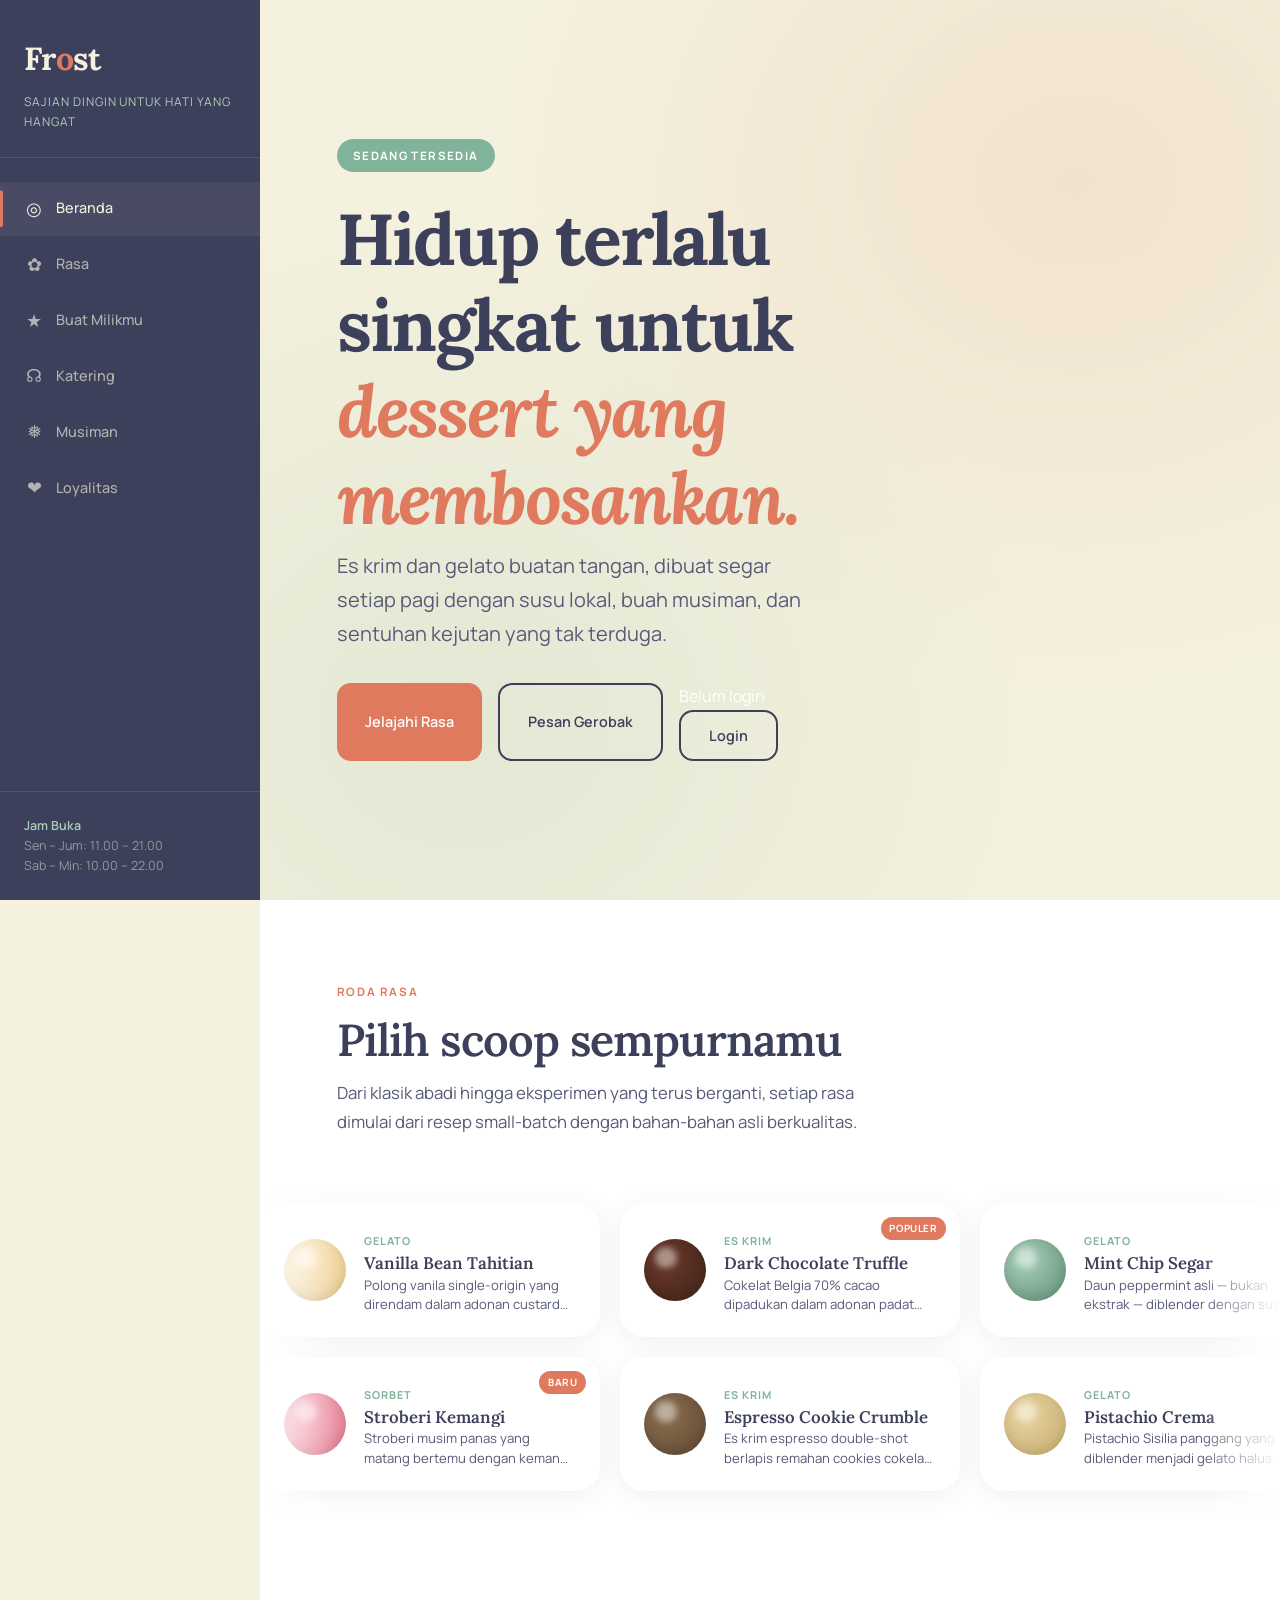
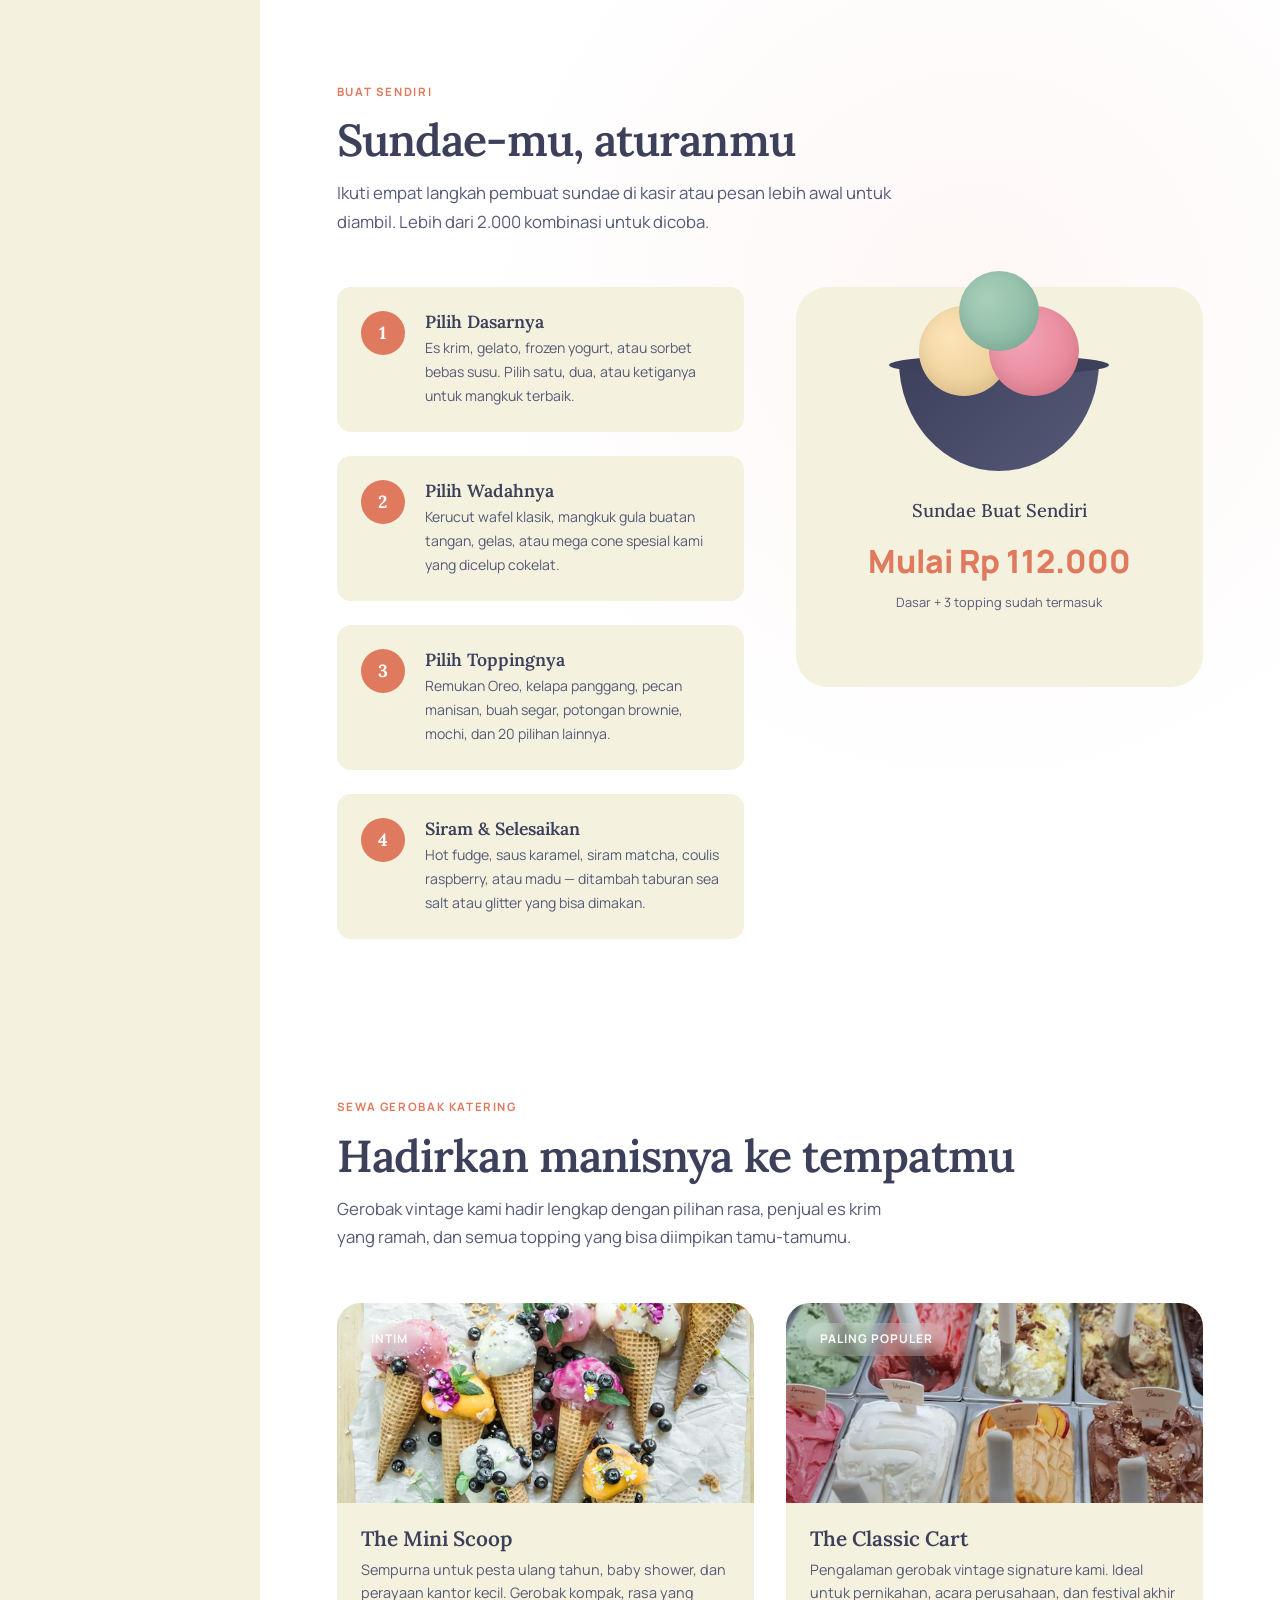
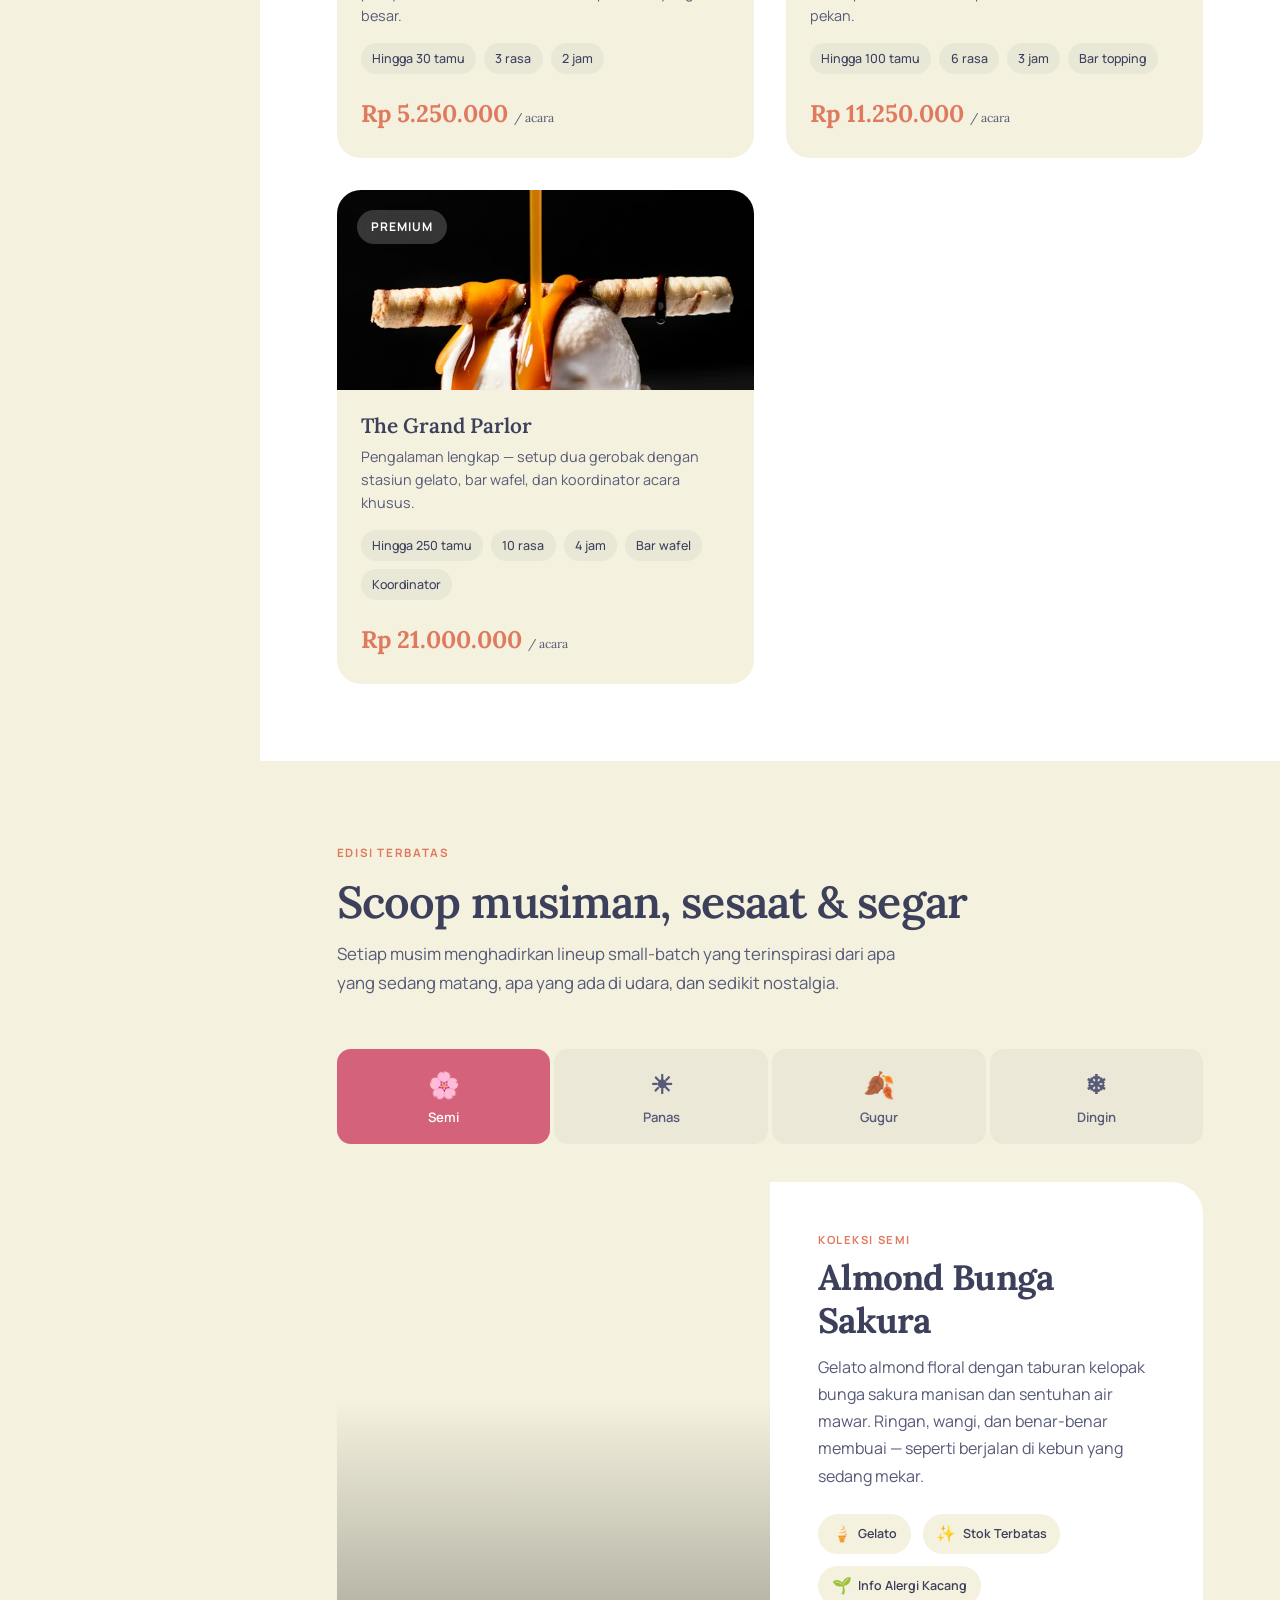
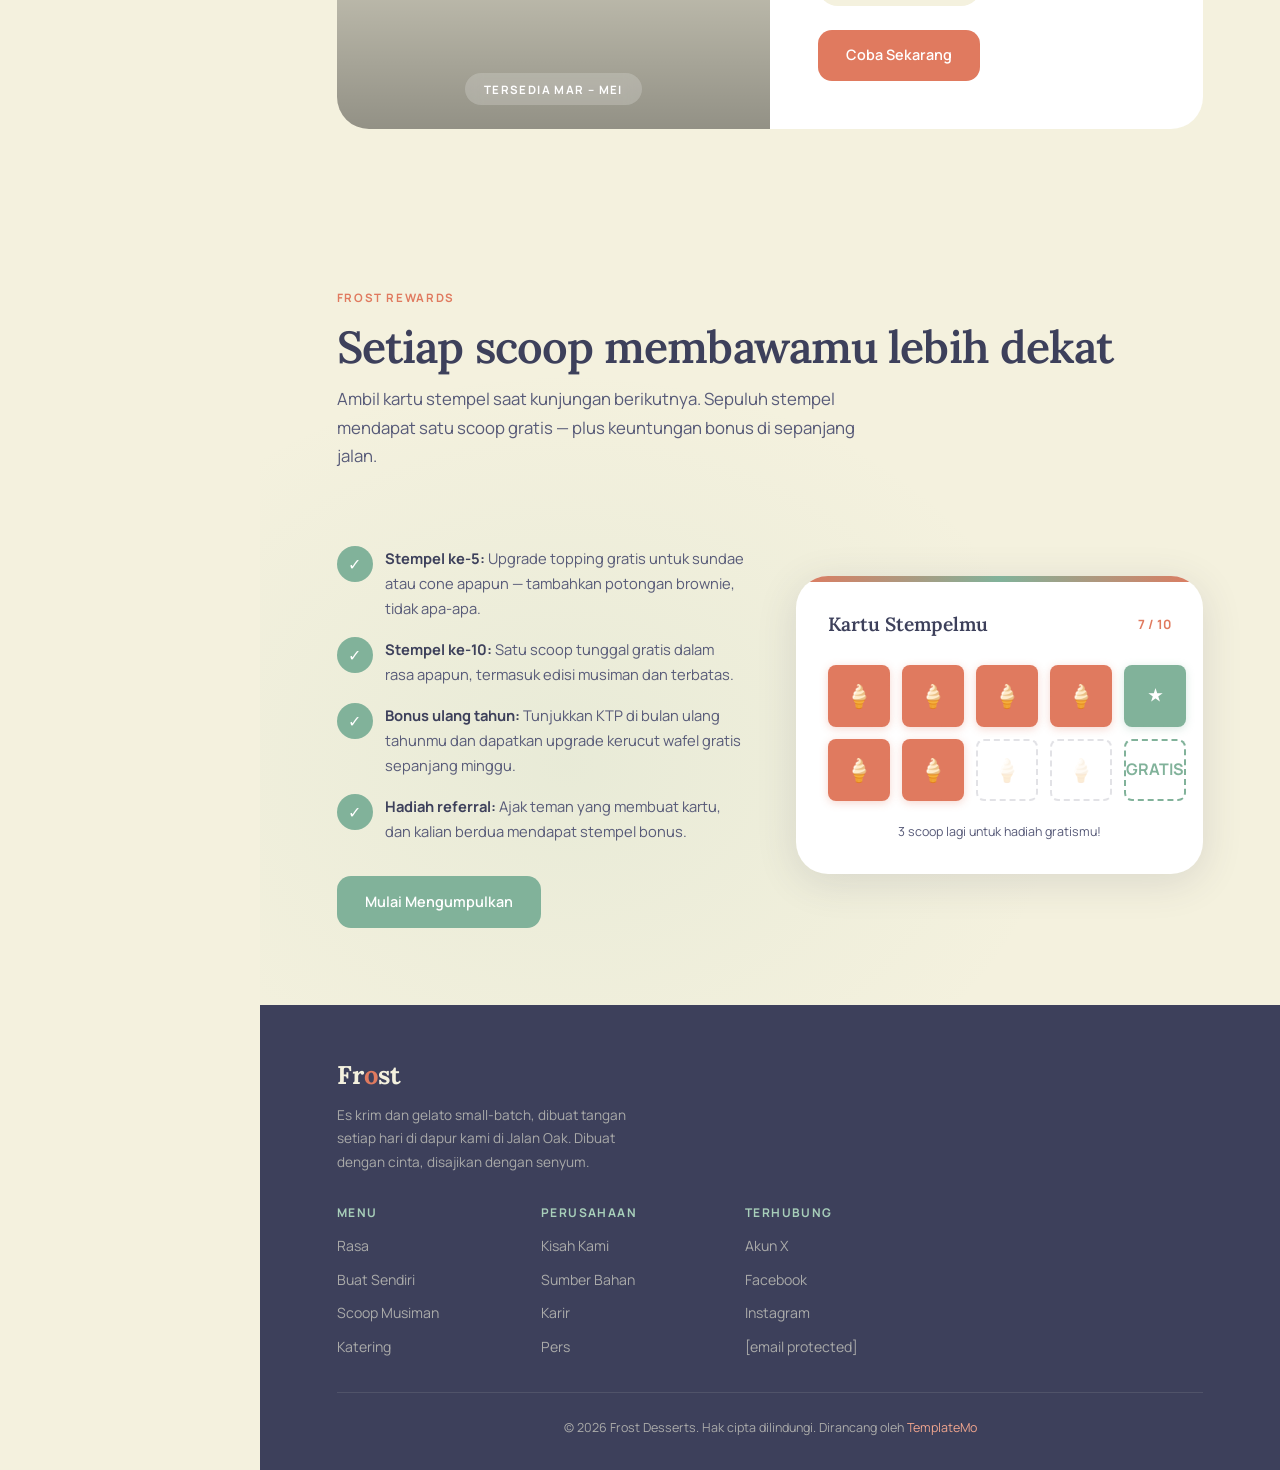
==== commit b90ce880: "Update index.html" ====
--- a/index.html
+++ b/index.html
@@ -506,7 +506,7 @@
         <!-- Panel Semi -->
         <div class="seasonal-panel is-active" id="panel-spring" role="tabpanel">
           <div class="seasonal-panel__visual">
-            <img src="images/spring-collection.avif" alt="Gelato almond bunga sakura dengan kelopak" loading="lazy">
+            <iframe width="100%" height="400" src="https://www.youtube.com/embed/Jx7N5Svuw9I" title="pembuatan gelato ala Italia - 7 Senses Gelato (Chiang Mai, Thailand)" frameborder="0" allow="accelerometer; autoplay; clipboard-write; encrypted-media; gyroscope; picture-in-picture; web-share" referrerpolicy="strict-origin-when-cross-origin" allowfullscreen></iframe>
             <span class="seasonal-panel__badge">Tersedia Mar – Mei</span>
           </div>
           <div class="seasonal-panel__details">
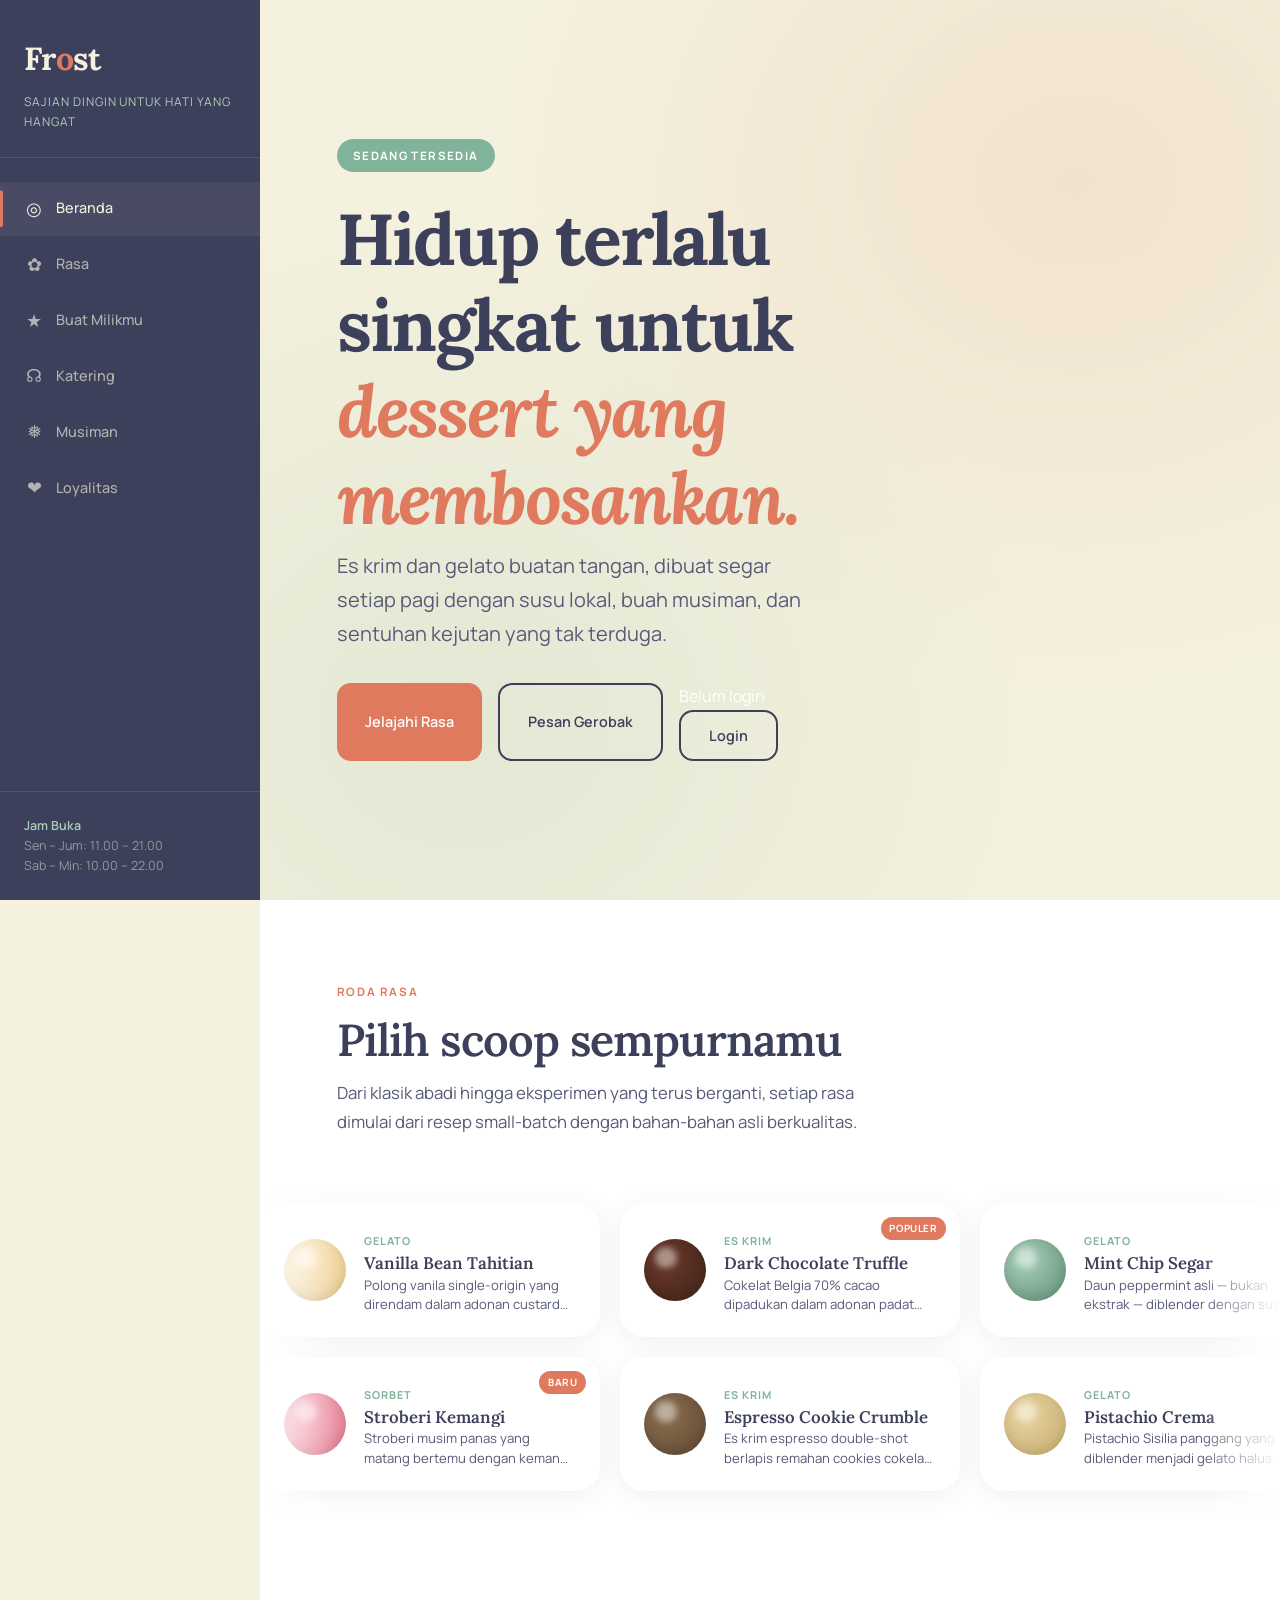
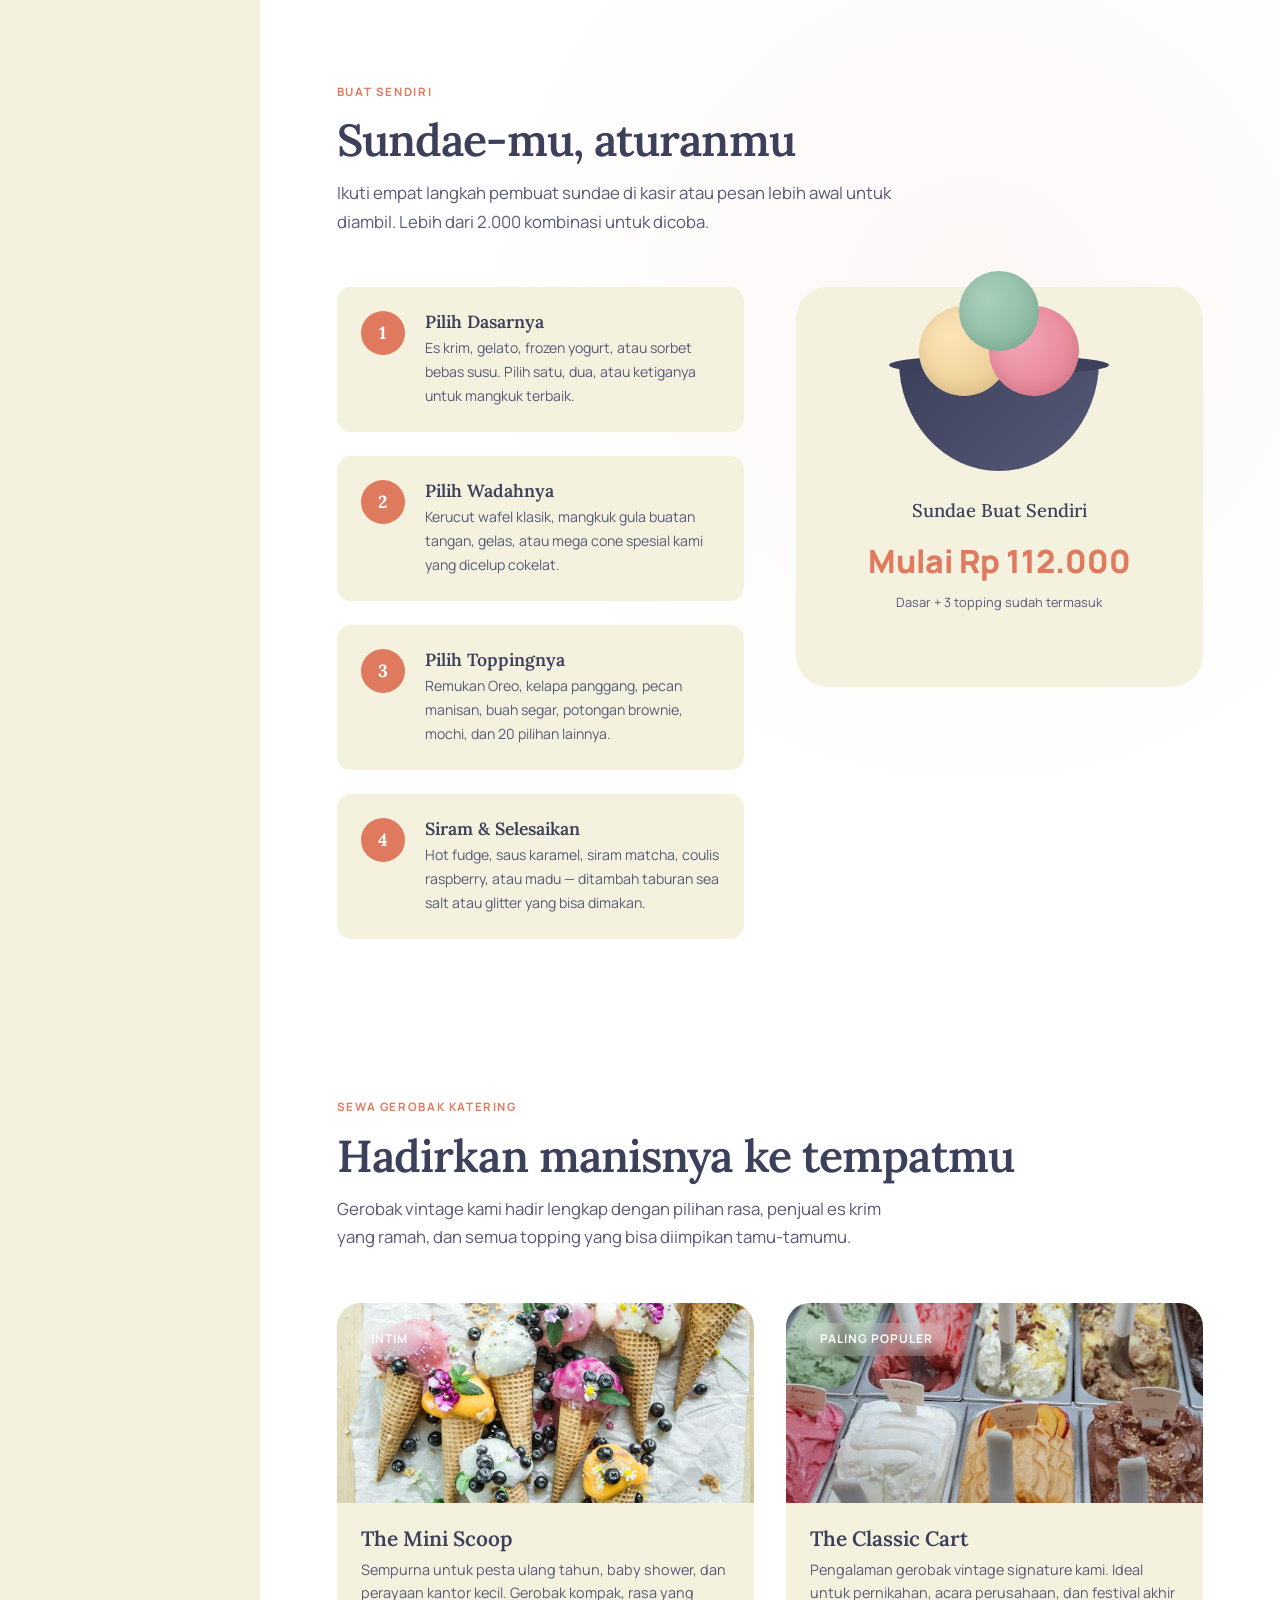
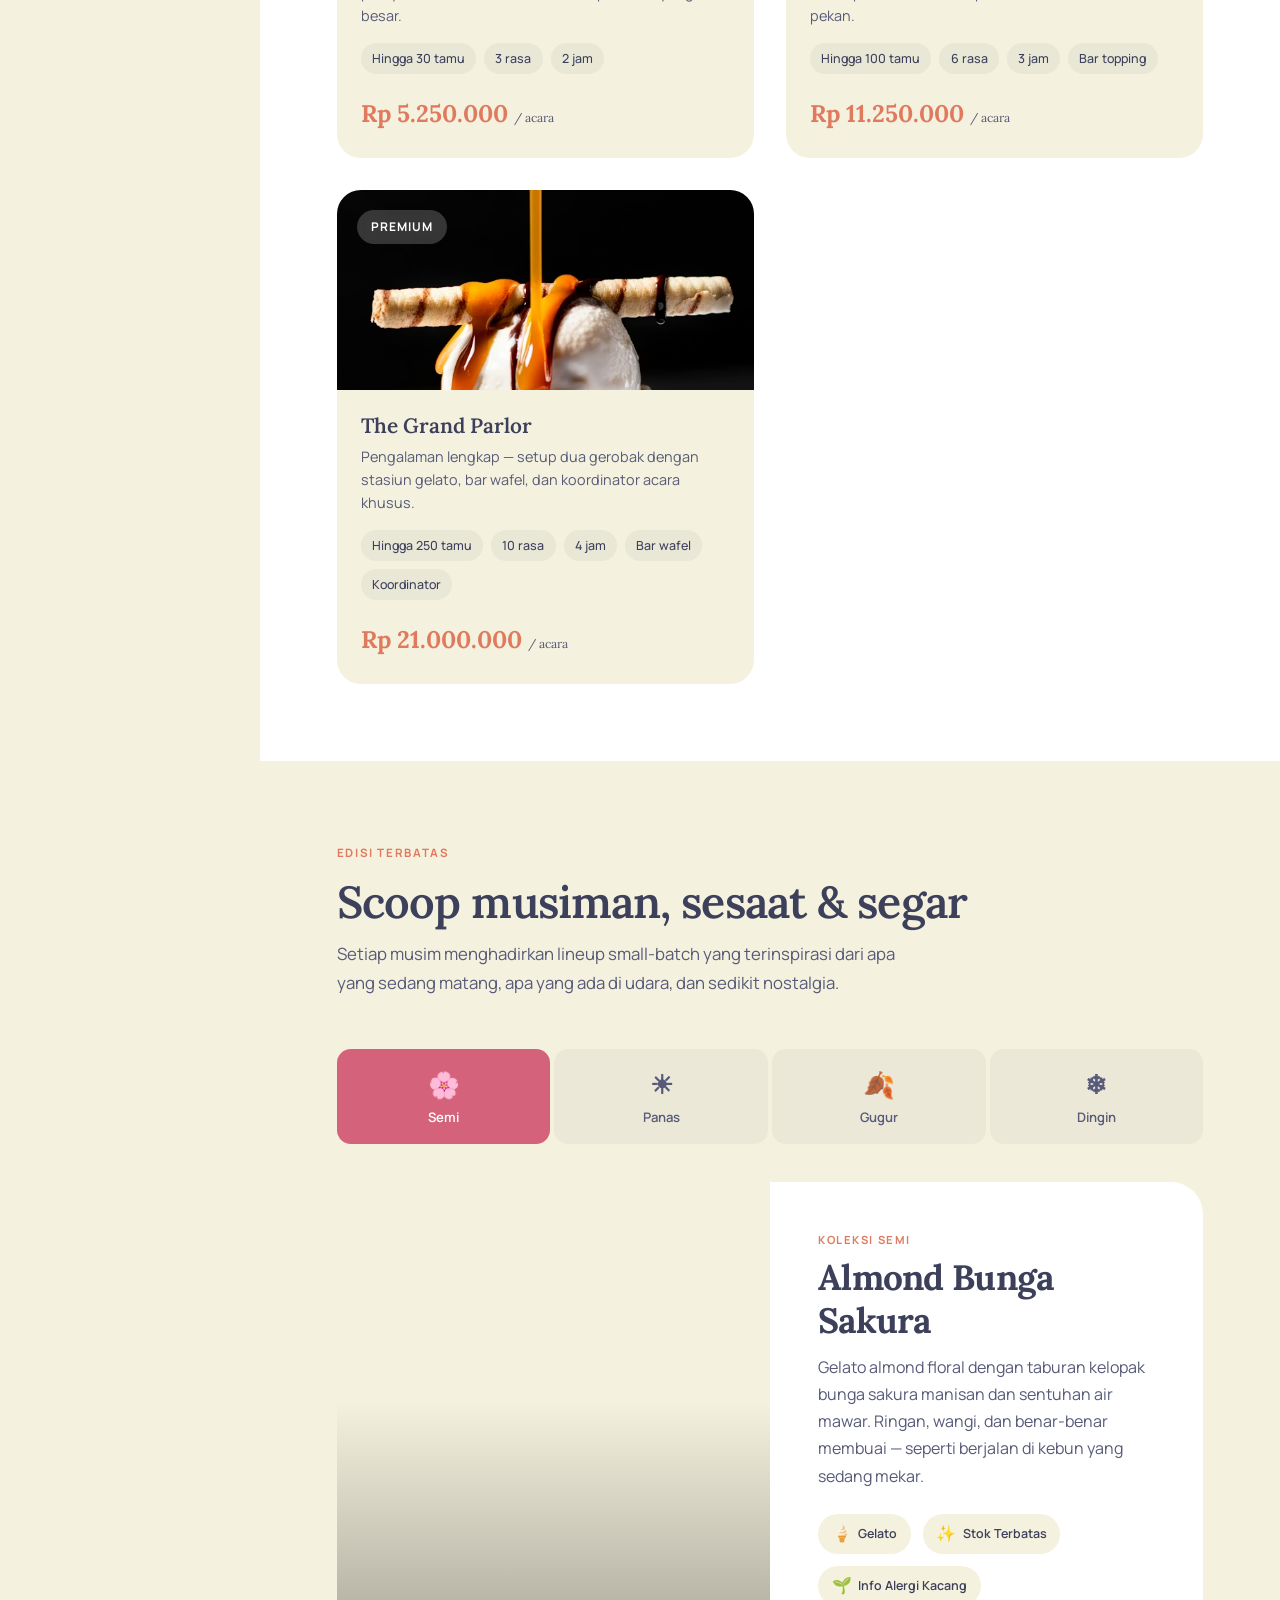
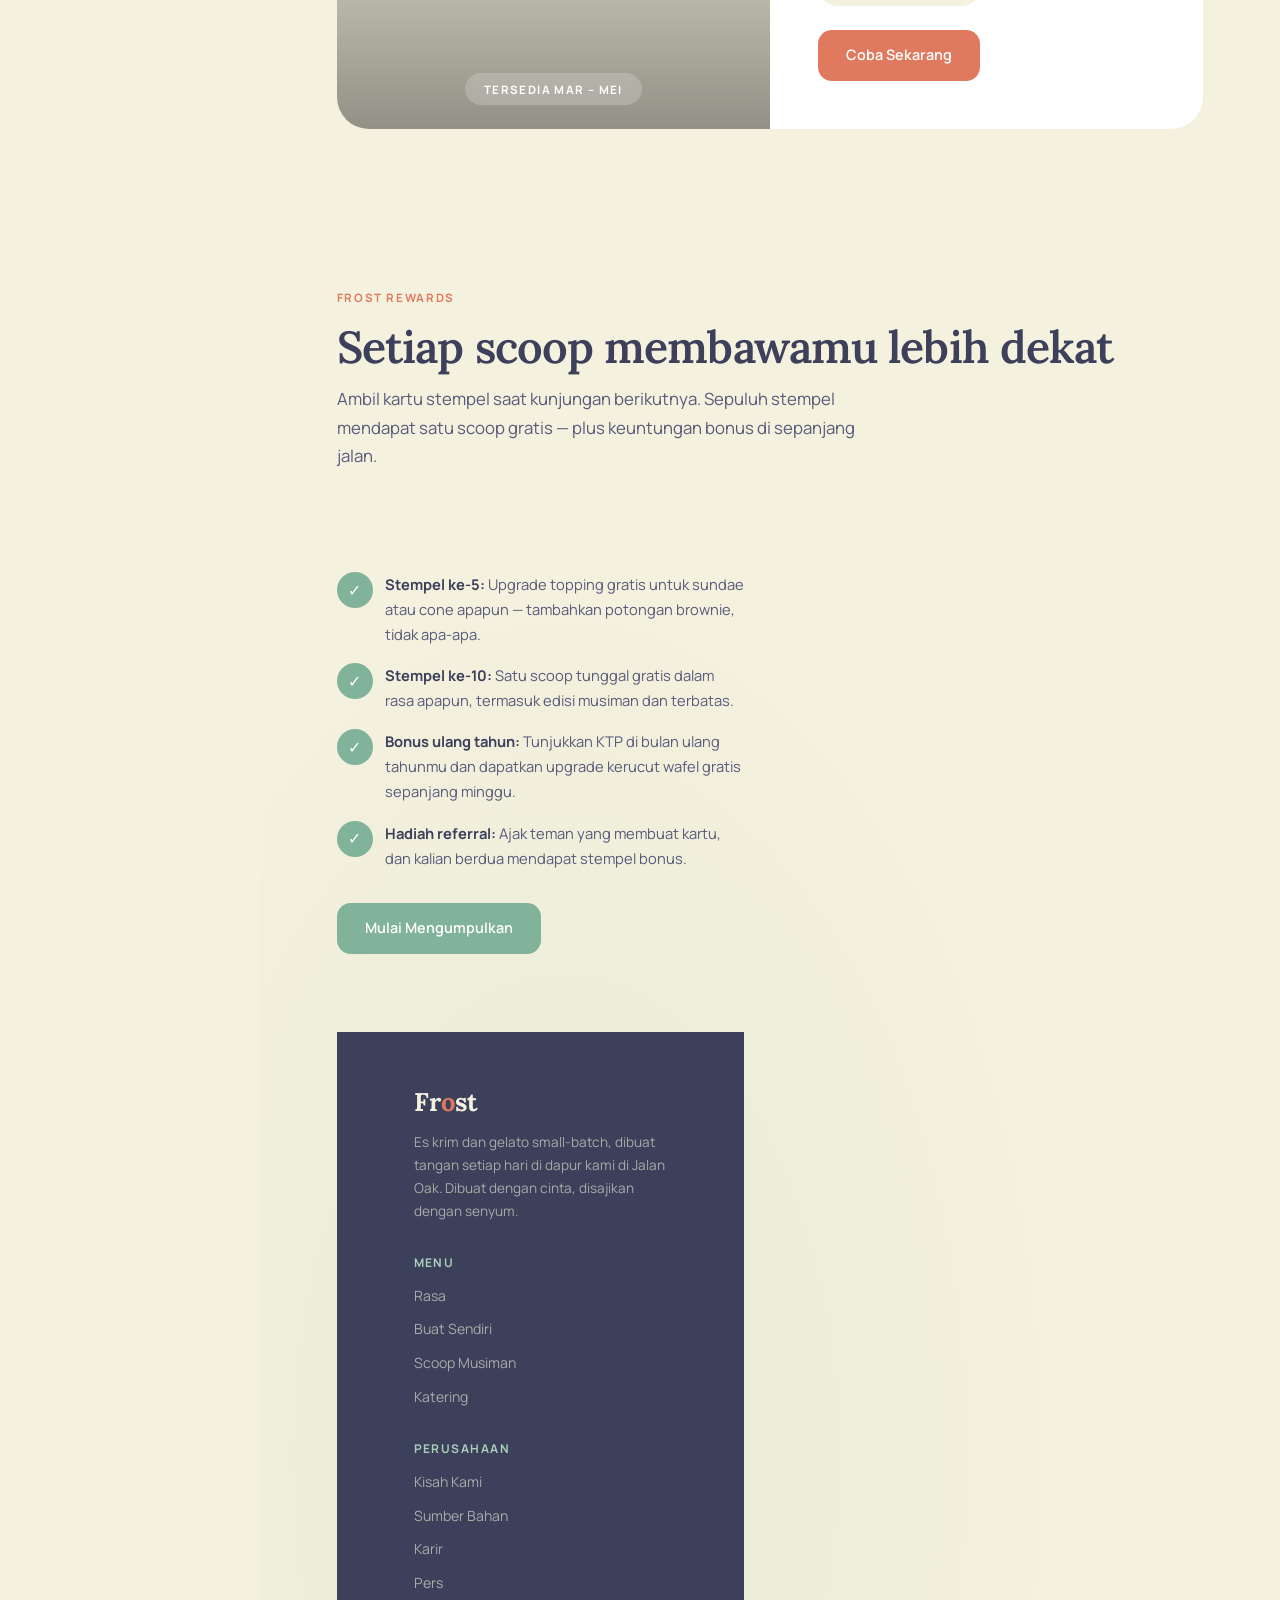
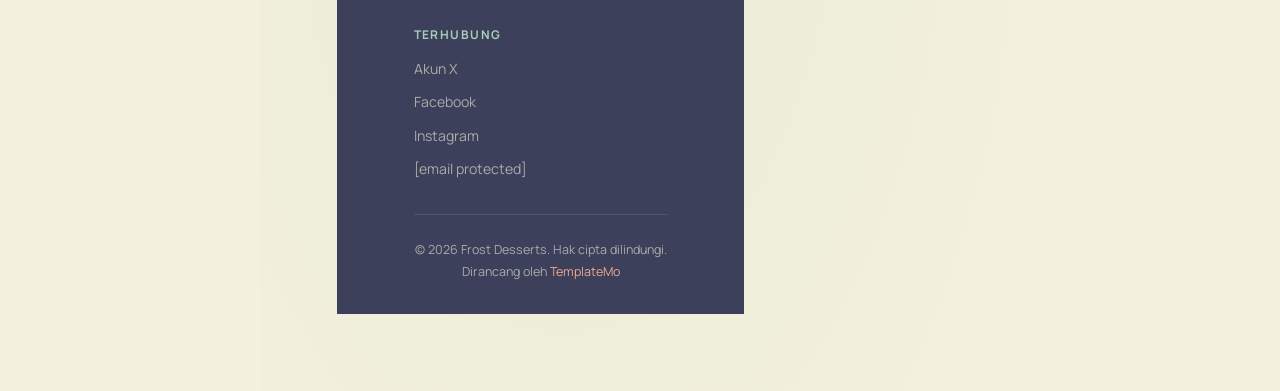
==== commit 92abaf37: "Update index.html" ====
--- a/index.html
+++ b/index.html
@@ -614,28 +614,11 @@
           <a href="#hero" class="btn btn--sage" style="margin-top: 2rem;">Mulai Mengumpulkan</a>
         </div>
 
-        <!-- Visual Kartu Stempel -->
-        <div class="stamp-card reveal reveal-delay-1">
-          <div class="stamp-card__header">
-            <span class="stamp-card__title">Kartu Stempelmu</span>
-            <span class="stamp-card__count">7 / 10</span>
-          </div>
-          <div class="stamp-card__grid">
-            <div class="stamp stamp--filled">&#127846;</div>
-            <div class="stamp stamp--filled">&#127846;</div>
-            <div class="stamp stamp--filled">&#127846;</div>
-            <div class="stamp stamp--filled">&#127846;</div>
-            <div class="stamp stamp--reward stamp--filled">&#9733;</div>
-            <div class="stamp stamp--filled">&#127846;</div>
-            <div class="stamp stamp--filled">&#127846;</div>
-            <div class="stamp">&#127846;</div>
-            <div class="stamp">&#127846;</div>
-            <div class="stamp stamp--reward">GRATIS</div>
-          </div>
-          <p class="stamp-card__footer">3 scoop lagi untuk hadiah gratismu!</p>
-        </div>
-      </div>
-    </section>
+       <!-- Maps -->
+        <div class="reveal reveal-delay-1" style="width:100%;">
+          <iframe src="https://www.google.com/maps/embed?pb=!1m18!1m12!1m3!1d3952.8996319272687!2d110.39281007505227!3d-7.800449992219762!2m3!1f0!2f0!3f0!3m2!1i1024!2i768!4f13.1!3m3!1m2!1s0x2e7a57669d43fe55%3A0x75fae1bb400d4da5!2sSMA%20Negeri%208%20Yogyakarta!5e0!3m2!1sid!2sid!4v1779952424237!5m2!1sid!2sid" 
+          width="100%" height="450" style="border:0; border-radius:12px;" allowfullscreen="" loading="lazy" referrerpolicy="no-referrer-when-downgrade"></iframe>
+        </div>
 
     <!-- ======= FOOTER ======= -->
     <footer class="footer">
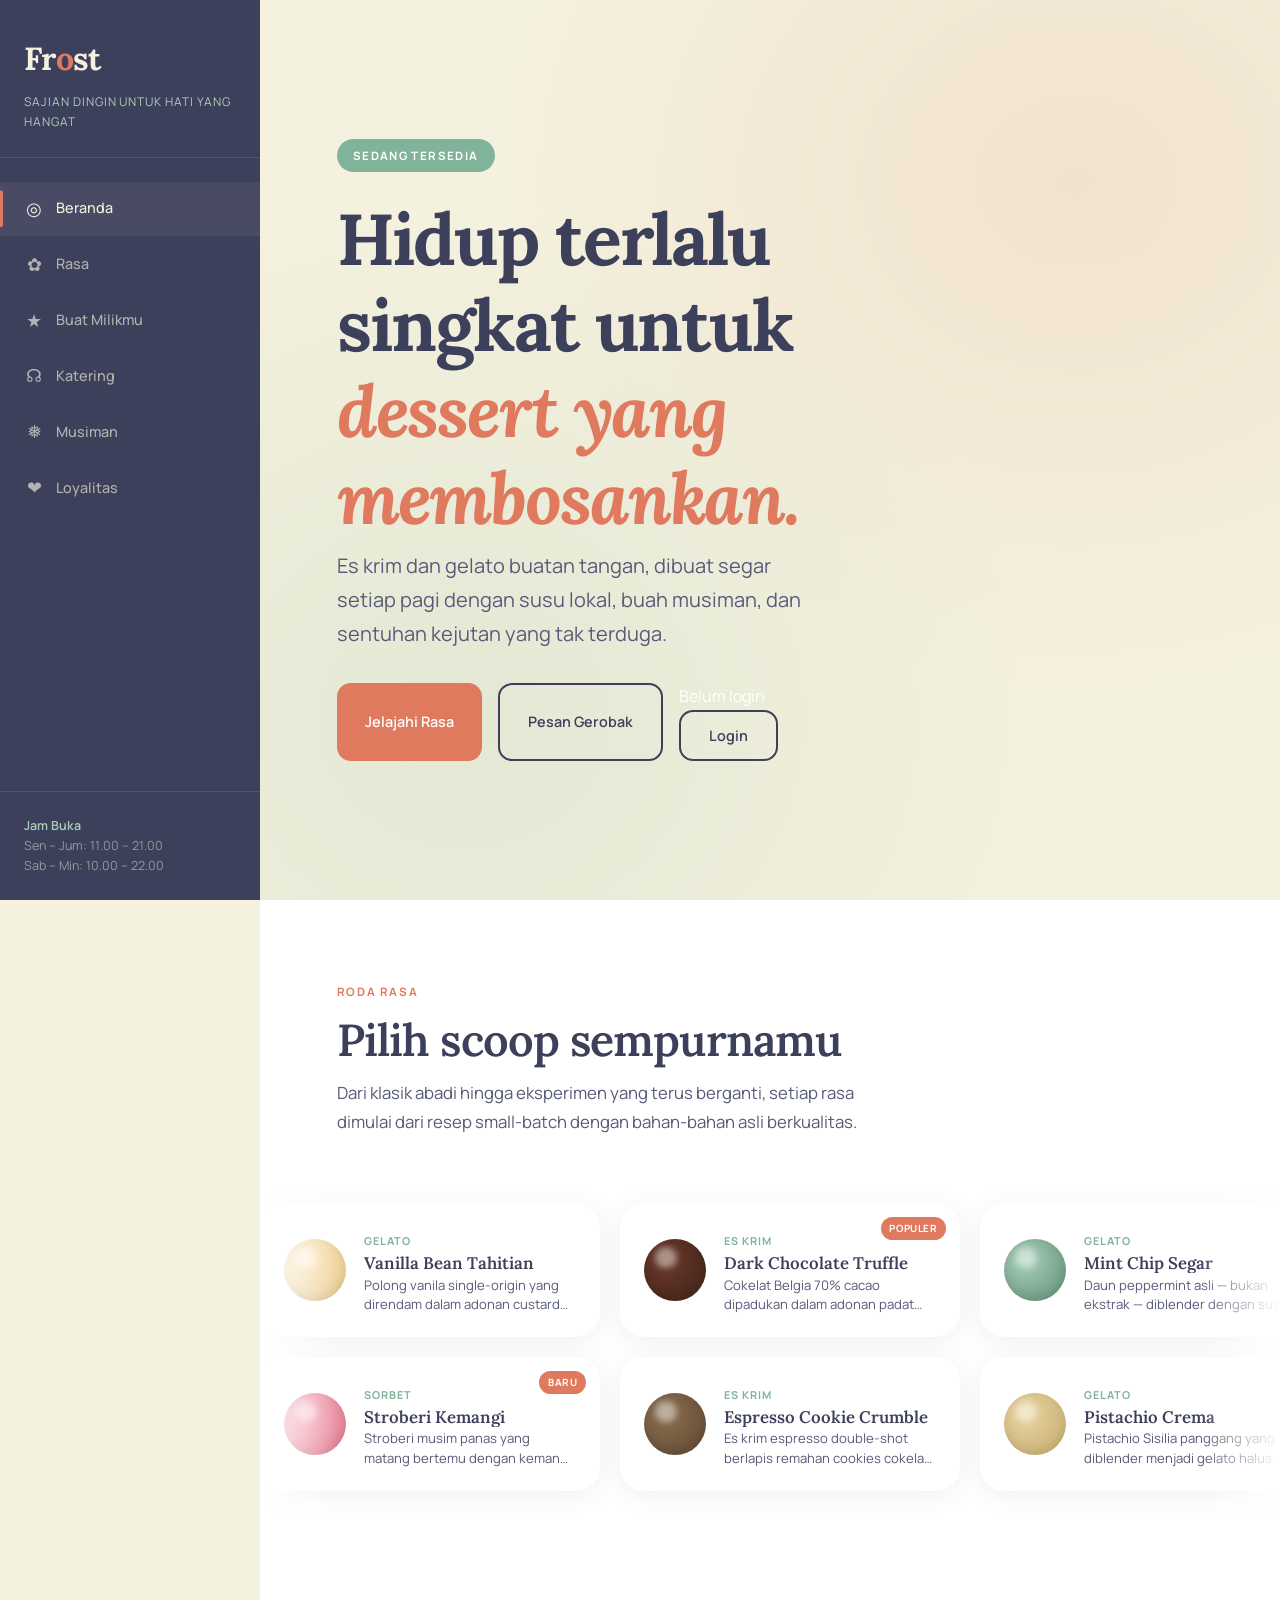
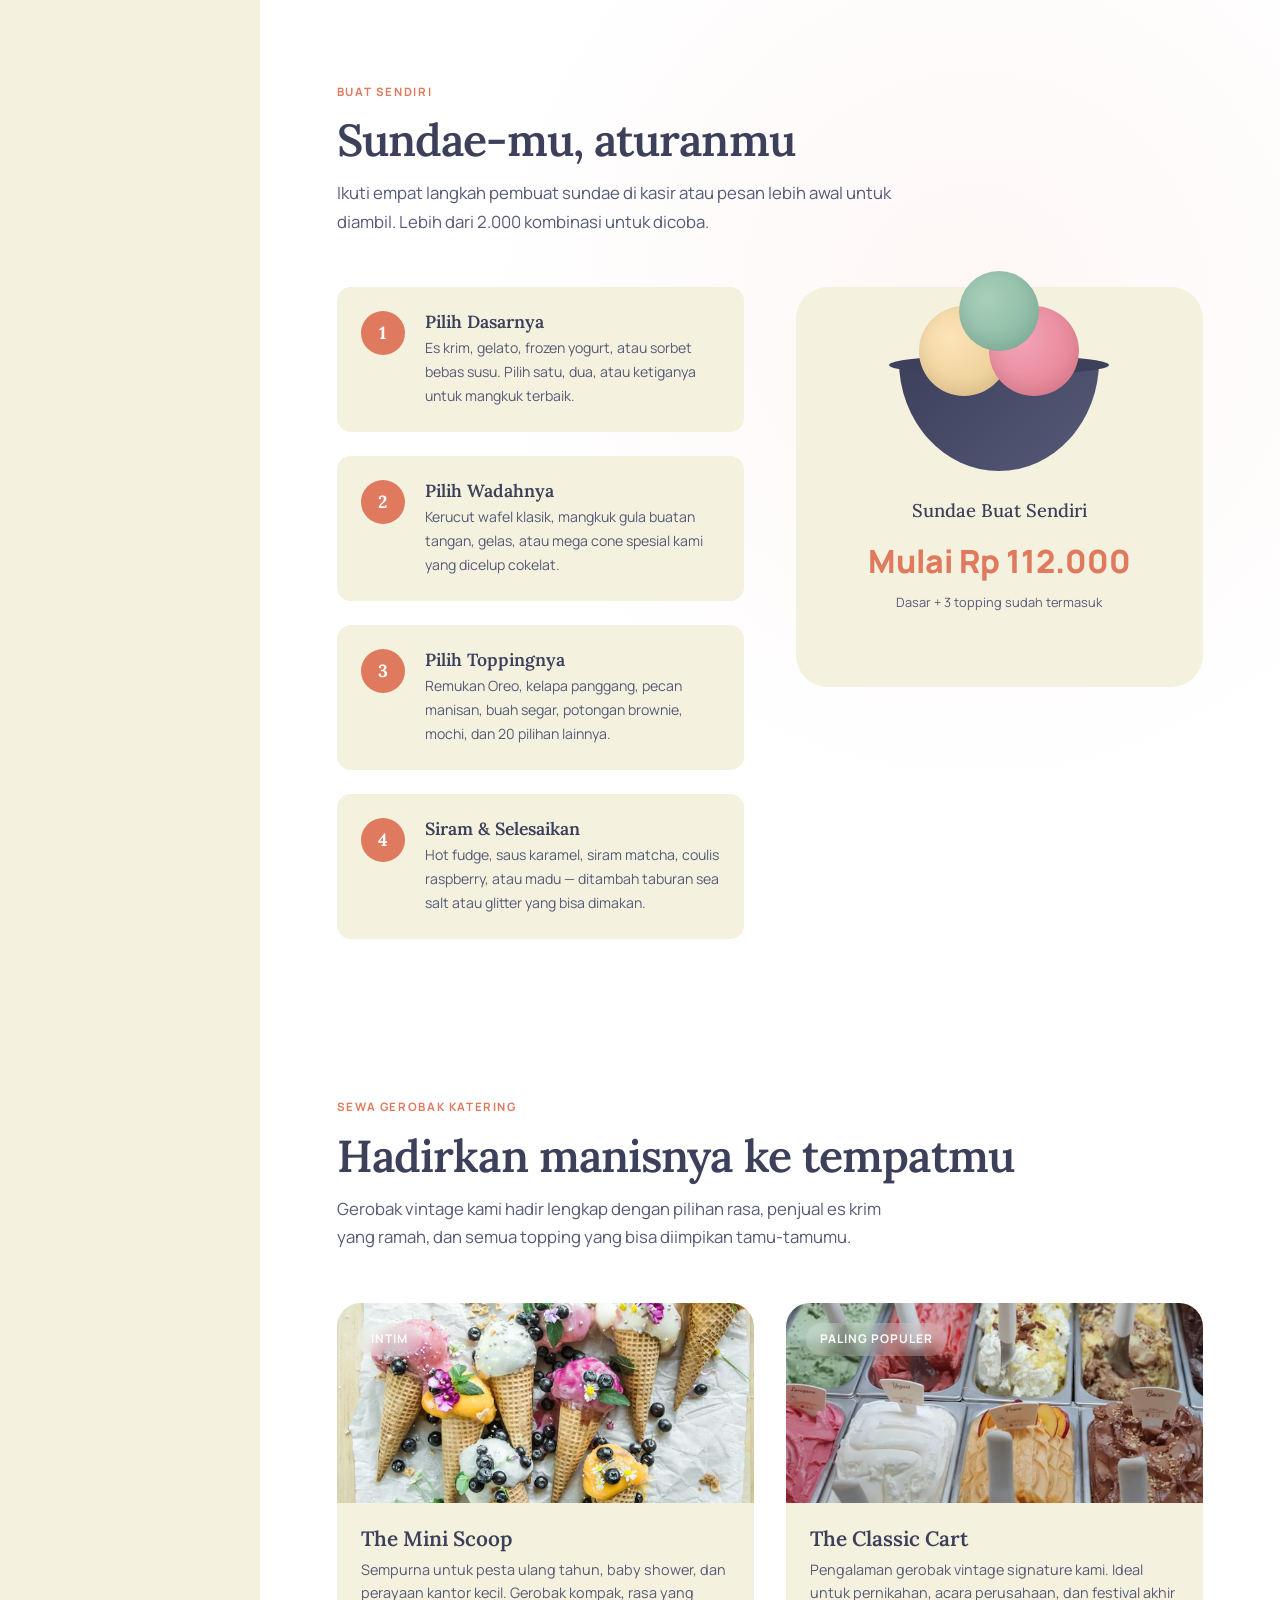
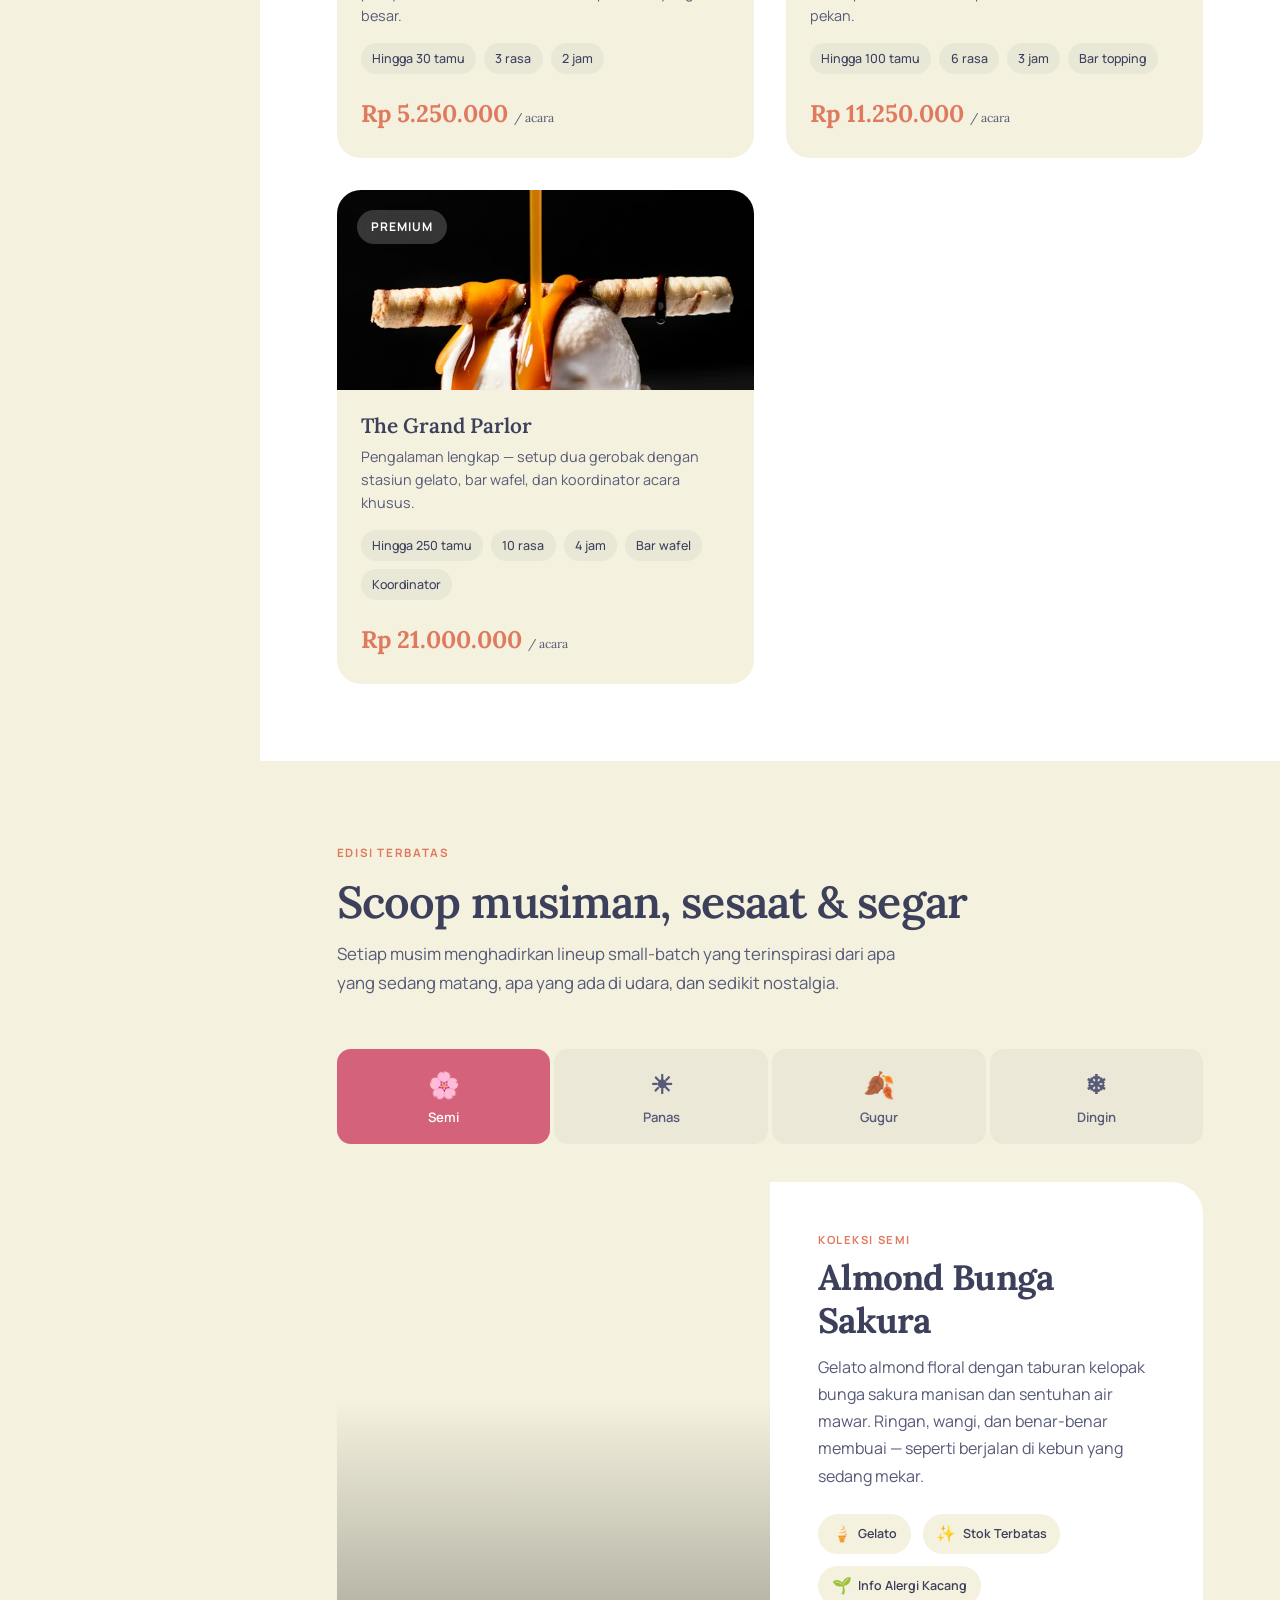
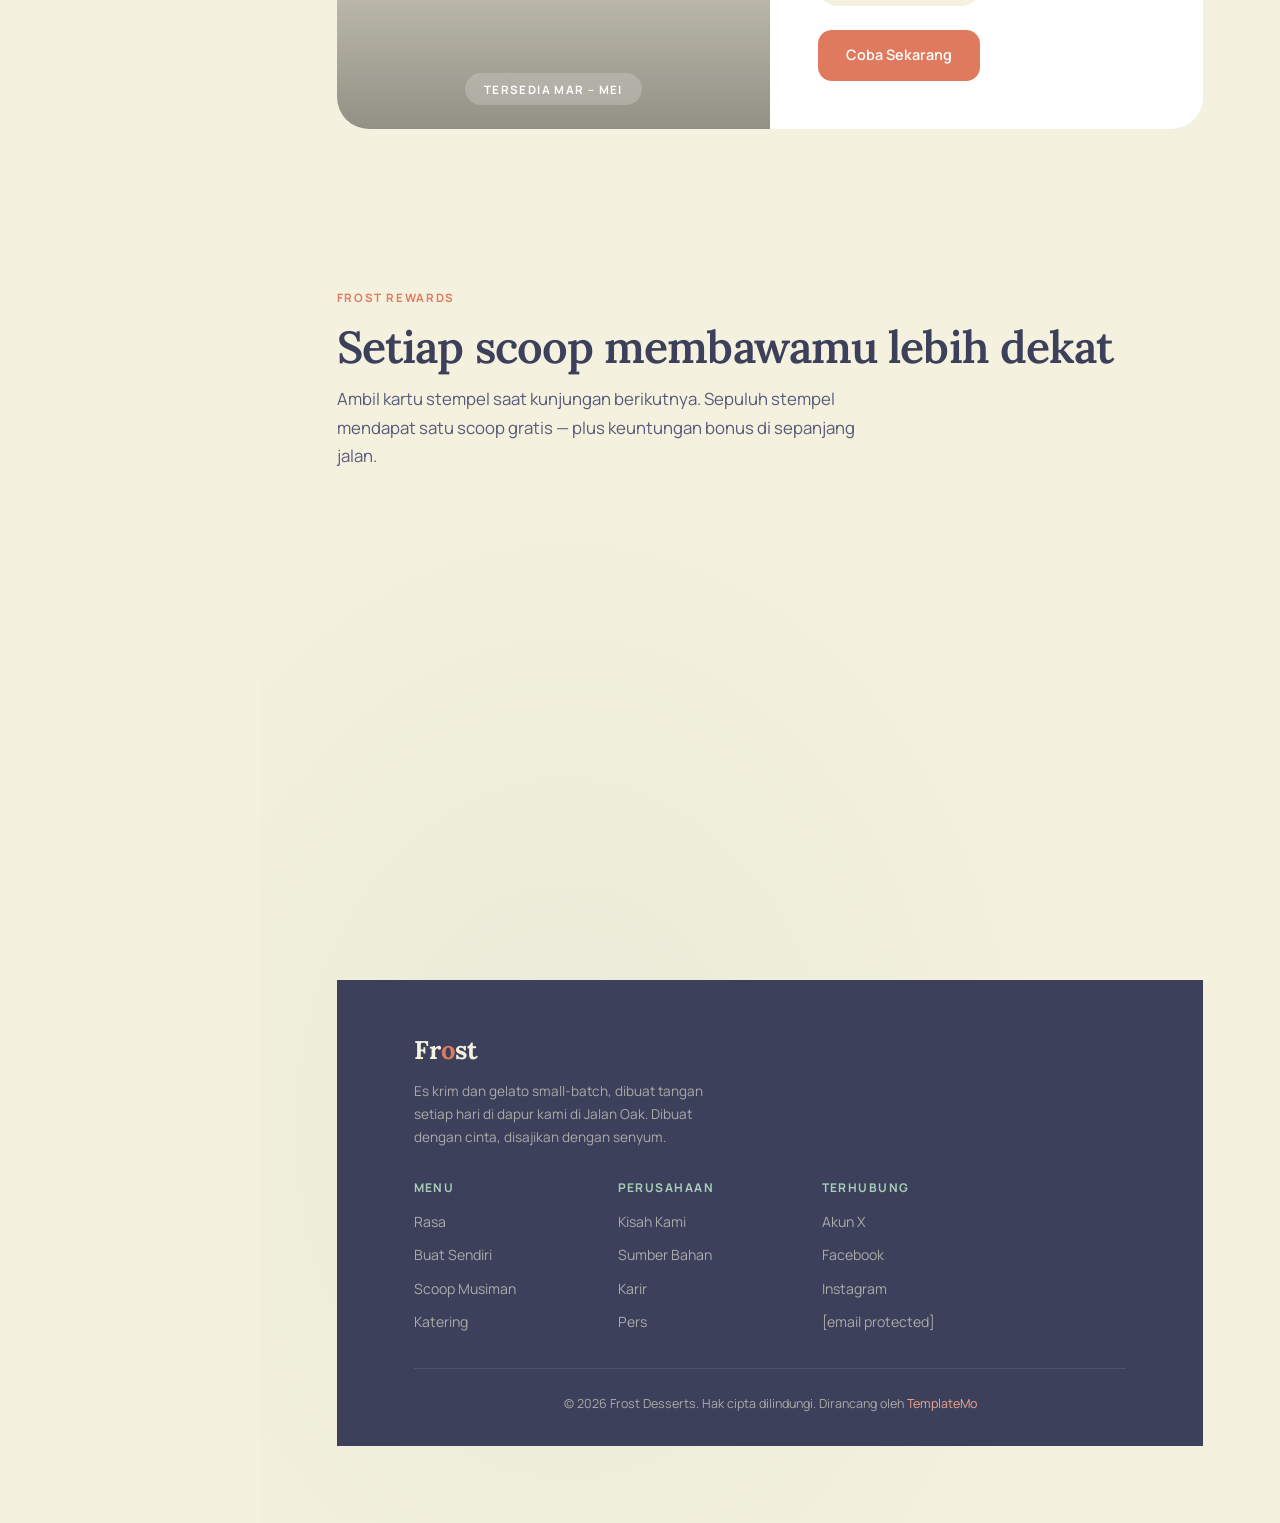
==== commit 5d8dc63f: "Update index.html" ====
--- a/index.html
+++ b/index.html
@@ -590,30 +590,6 @@
         <p class="section__desc">Ambil kartu stempel saat kunjungan berikutnya. Sepuluh stempel mendapat satu scoop gratis — plus keuntungan bonus di sepanjang jalan.</p>
       </div>
 
-      <div class="loyalty__layout">
-        <div class="loyalty__info reveal">
-          <div class="loyalty__perks">
-            <div class="perk">
-              <div class="perk__icon">&#10003;</div>
-              <p class="perk__text"><strong>Stempel ke-5:</strong> Upgrade topping gratis untuk sundae atau cone apapun — tambahkan potongan brownie, tidak apa-apa.</p>
-            </div>
-            <div class="perk">
-              <div class="perk__icon">&#10003;</div>
-              <p class="perk__text"><strong>Stempel ke-10:</strong> Satu scoop tunggal gratis dalam rasa apapun, termasuk edisi musiman dan terbatas.</p>
-            </div>
-            <div class="perk">
-              <div class="perk__icon">&#10003;</div>
-              <p class="perk__text"><strong>Bonus ulang tahun:</strong> Tunjukkan KTP di bulan ulang tahunmu dan dapatkan upgrade kerucut wafel gratis sepanjang minggu.</p>
-            </div>
-            <div class="perk">
-              <div class="perk__icon">&#10003;</div>
-              <p class="perk__text"><strong>Hadiah referral:</strong> Ajak teman yang membuat kartu, dan kalian berdua mendapat stempel bonus.</p>
-            </div>
-          </div>
-
-          <a href="#hero" class="btn btn--sage" style="margin-top: 2rem;">Mulai Mengumpulkan</a>
-        </div>
-
        <!-- Maps -->
         <div class="reveal reveal-delay-1" style="width:100%;">
           <iframe src="https://www.google.com/maps/embed?pb=!1m18!1m12!1m3!1d3952.8996319272687!2d110.39281007505227!3d-7.800449992219762!2m3!1f0!2f0!3f0!3m2!1i1024!2i768!4f13.1!3m3!1m2!1s0x2e7a57669d43fe55%3A0x75fae1bb400d4da5!2sSMA%20Negeri%208%20Yogyakarta!5e0!3m2!1sid!2sid!4v1779952424237!5m2!1sid!2sid" 
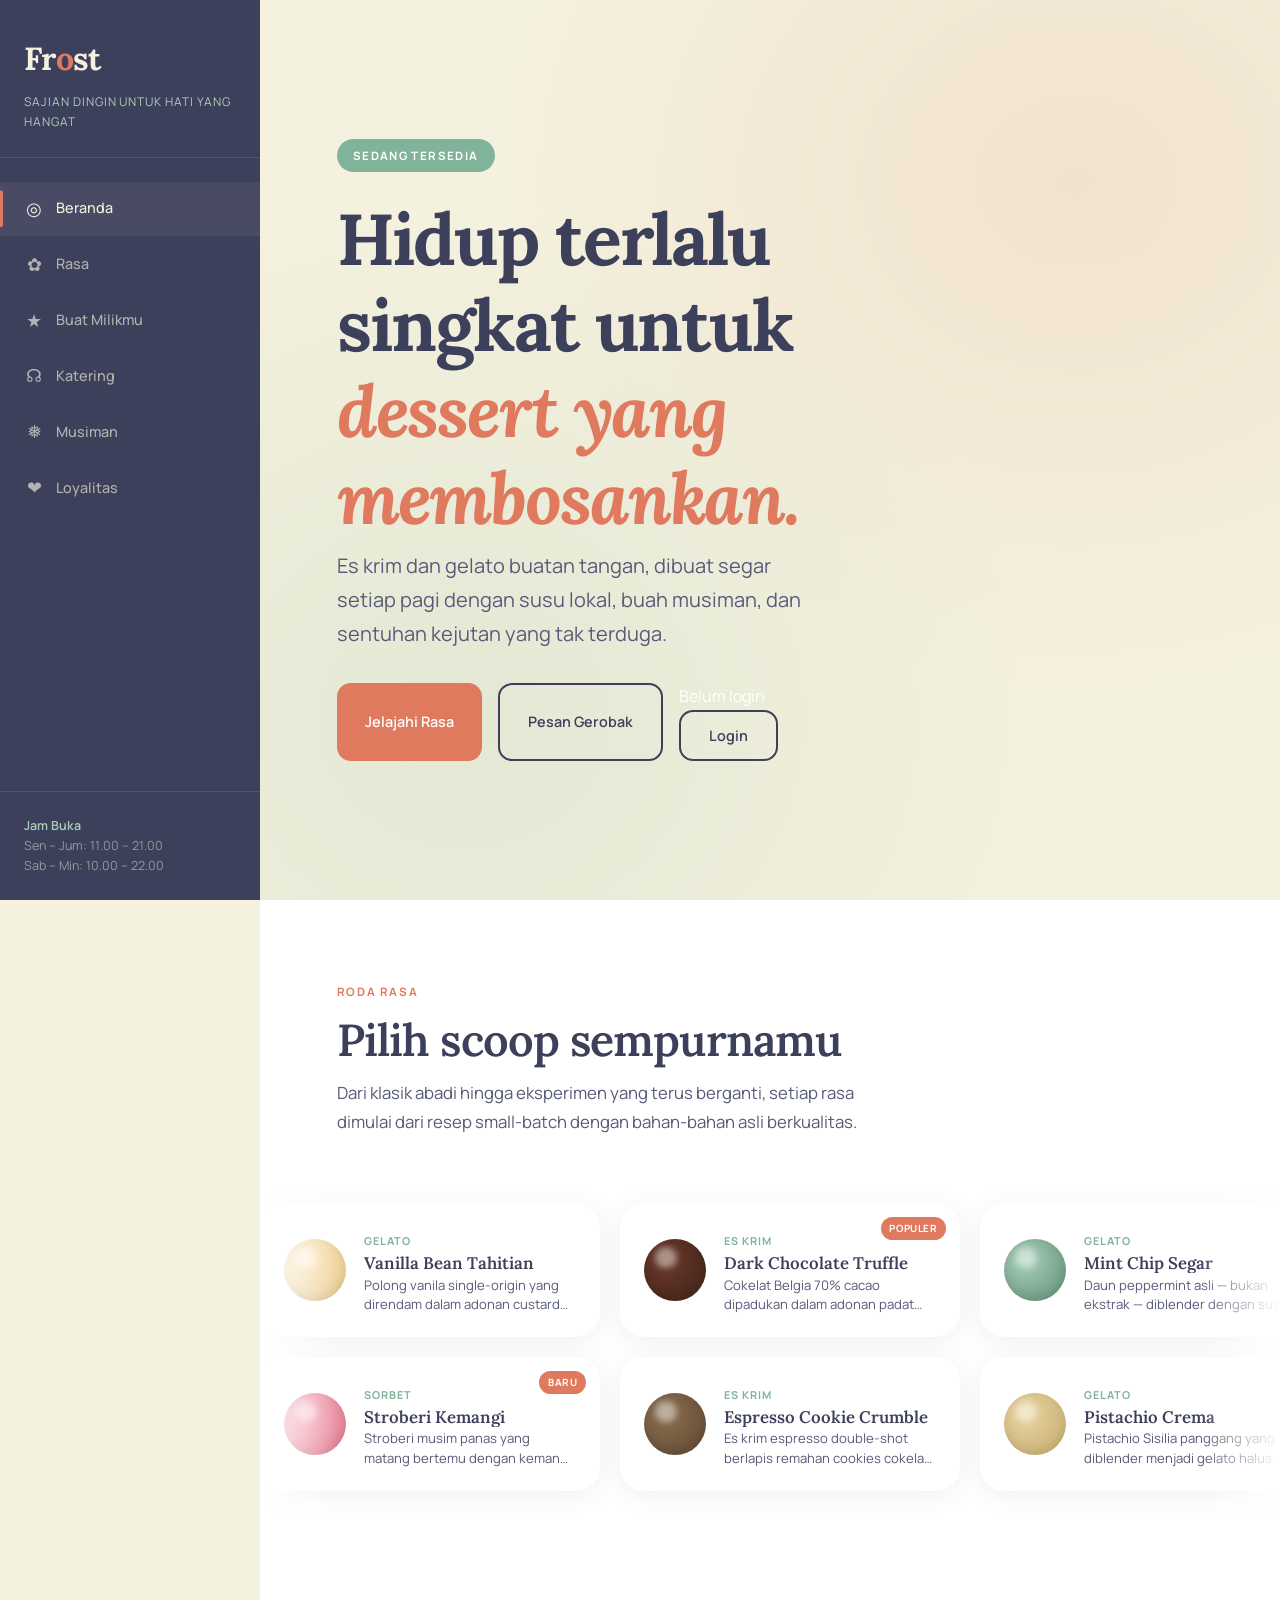
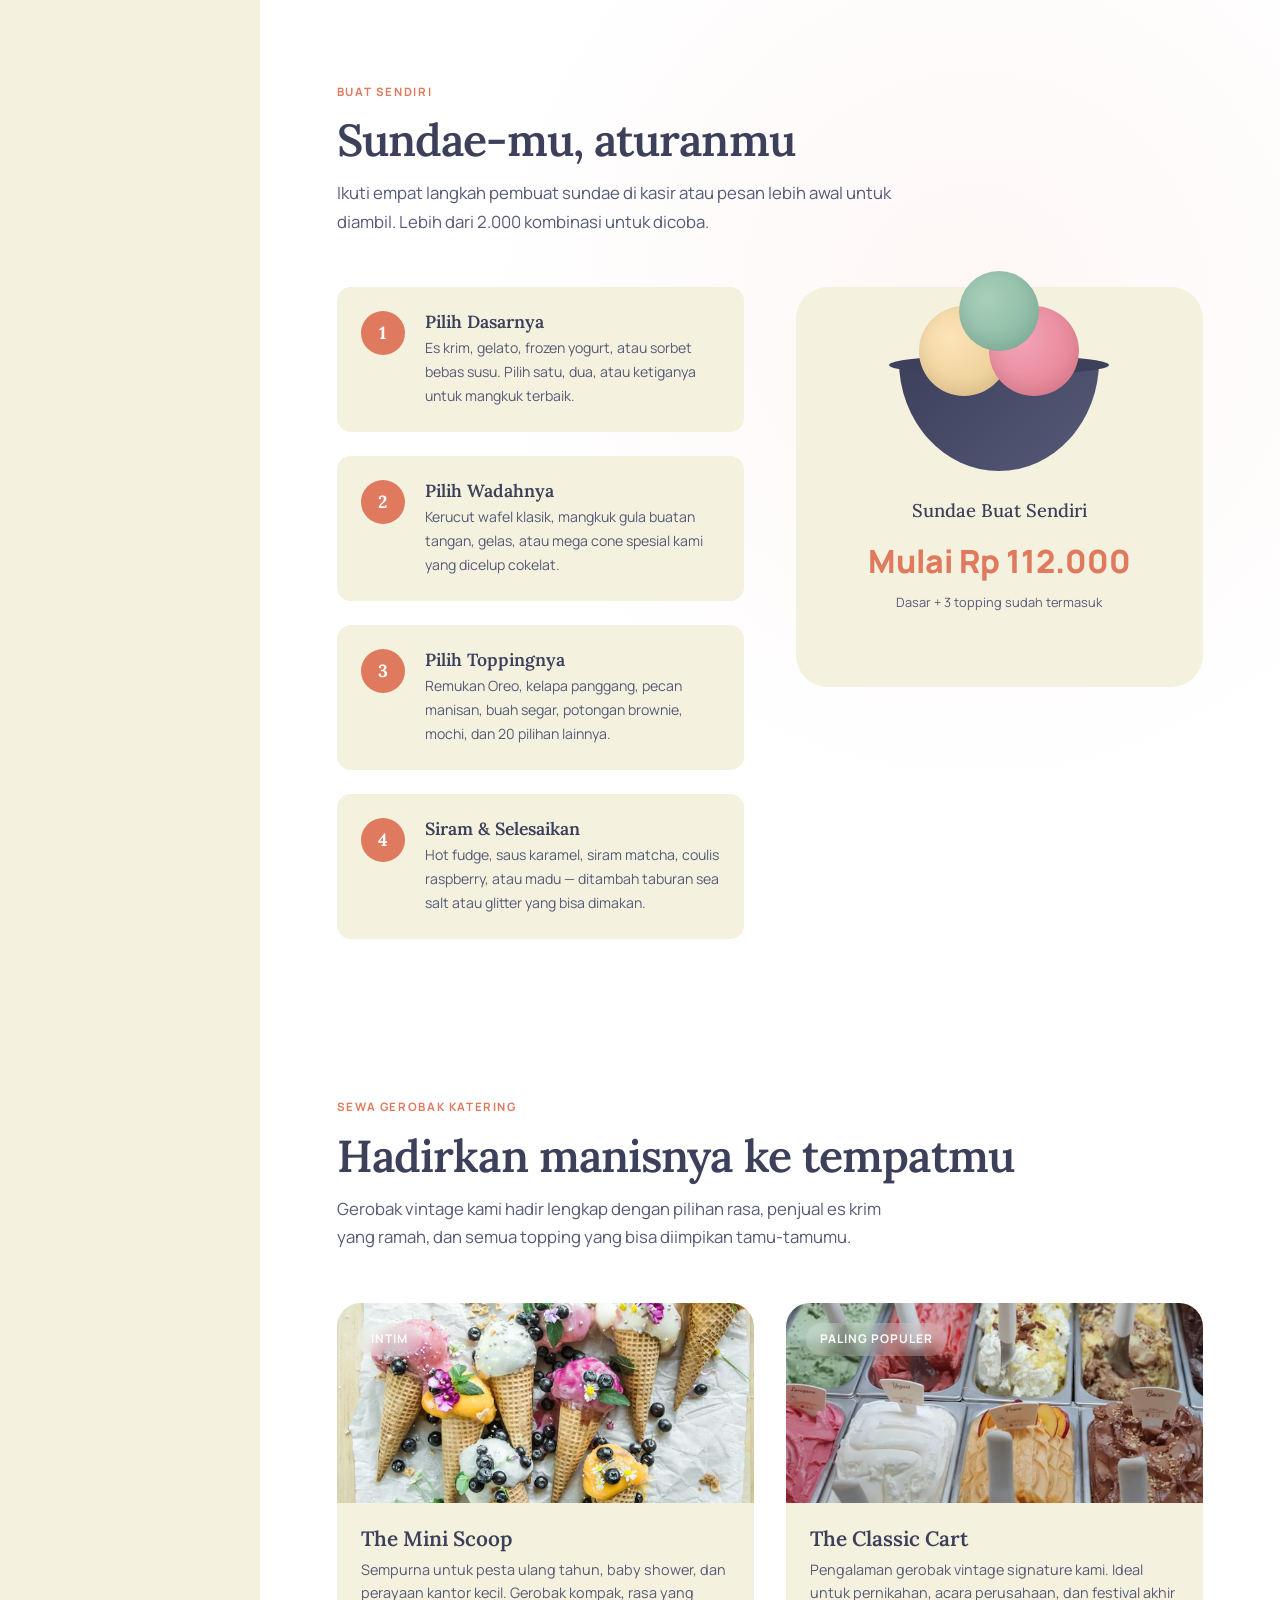
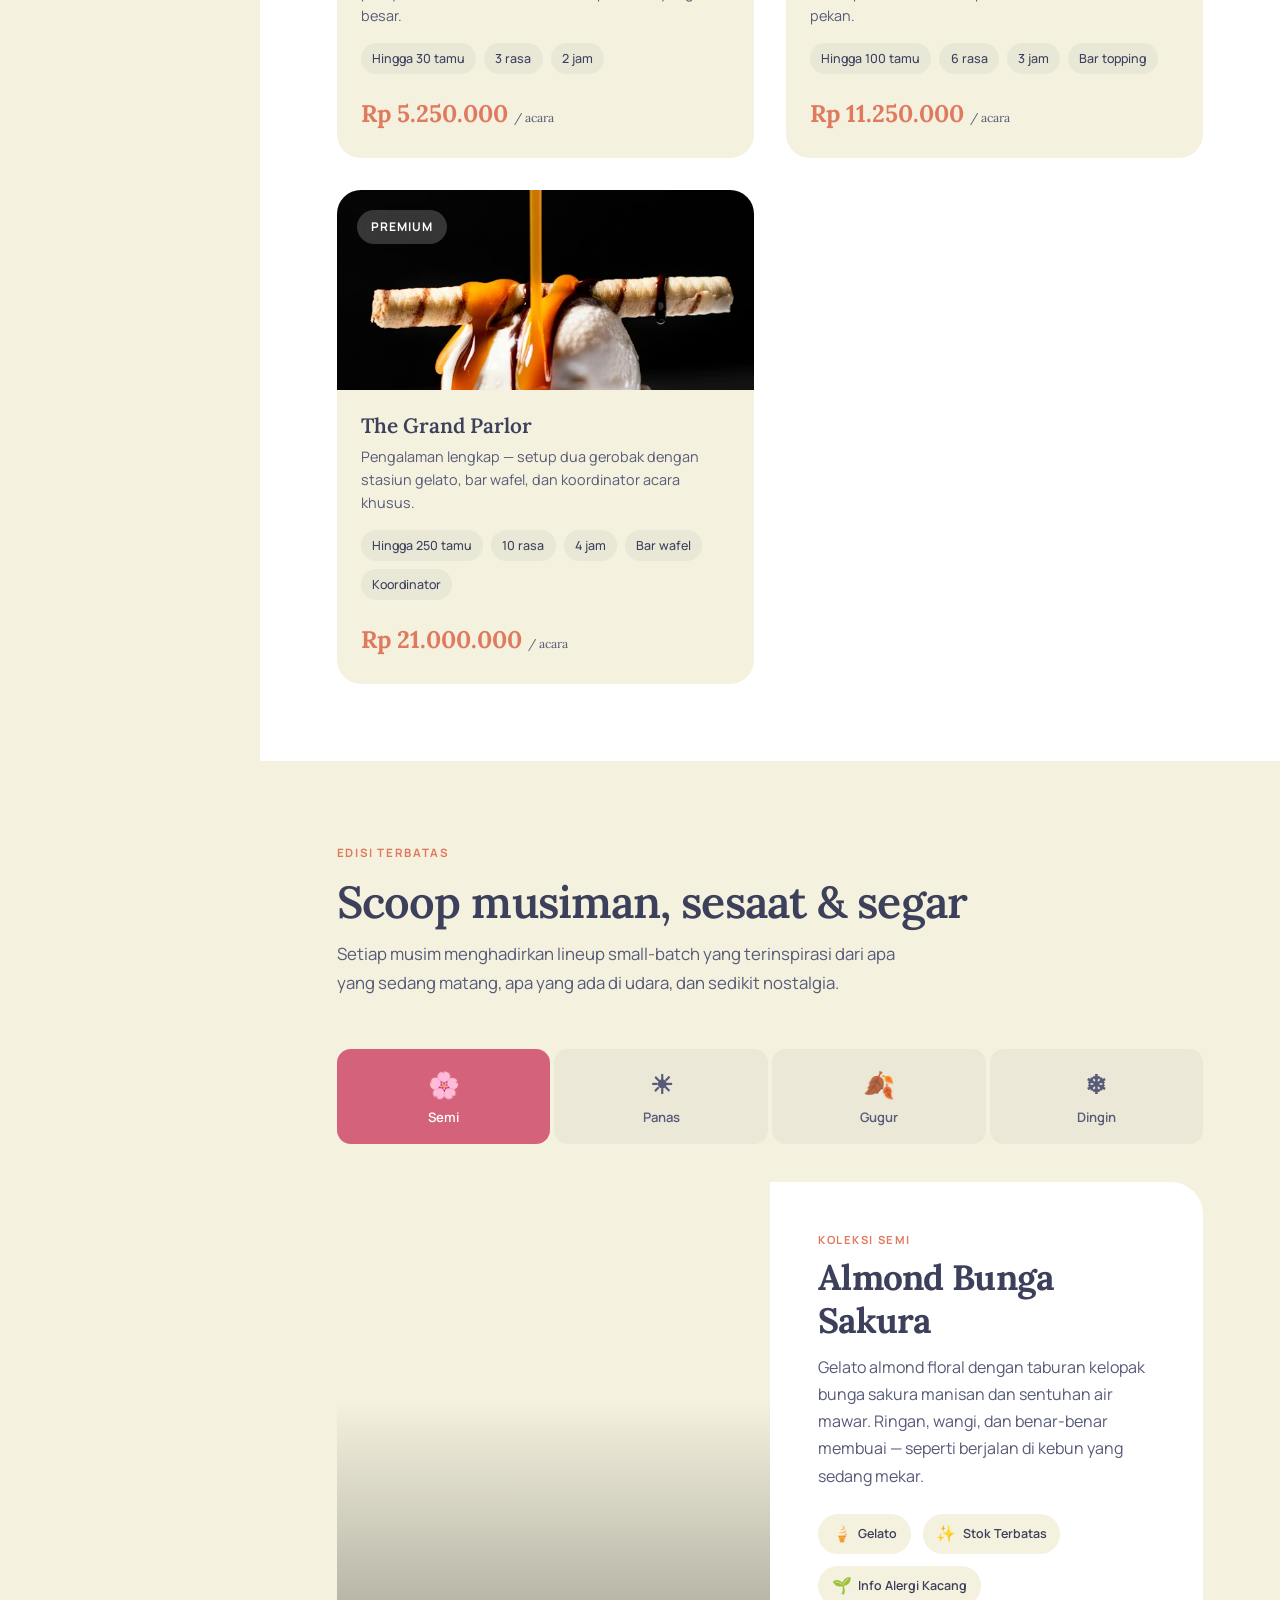
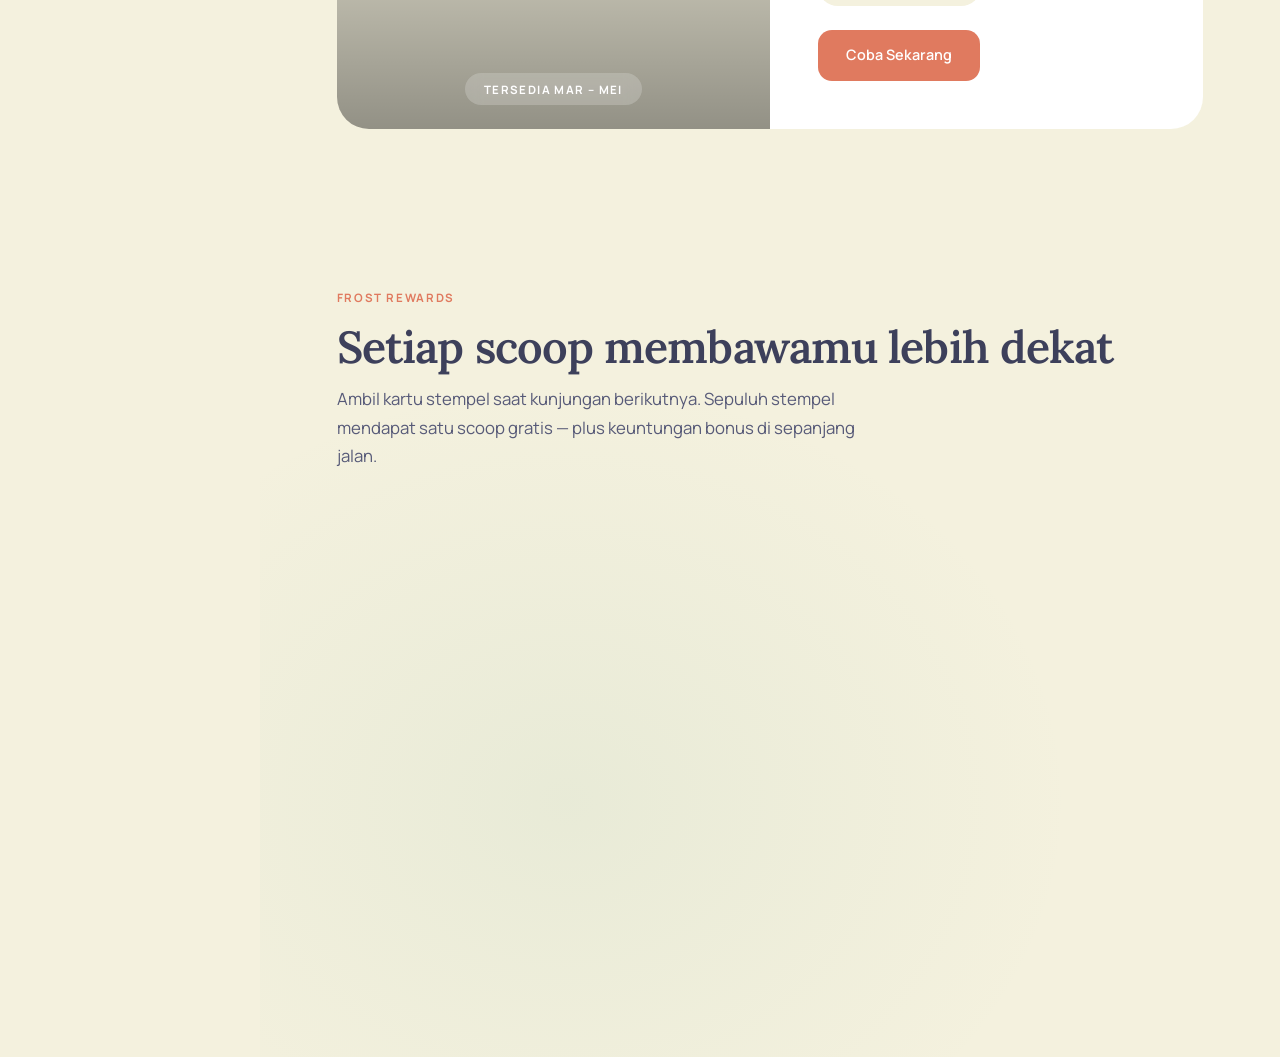
==== commit 9ba8a1c0: "Update index.html" ====
--- a/index.html
+++ b/index.html
@@ -596,50 +596,6 @@
           width="100%" height="450" style="border:0; border-radius:12px;" allowfullscreen="" loading="lazy" referrerpolicy="no-referrer-when-downgrade"></iframe>
         </div>
 
-    <!-- ======= FOOTER ======= -->
-    <footer class="footer">
-      <div class="footer__top">
-        <div>
-          <div class="footer__brand">Fr<span>o</span>st</div>
-          <p class="footer__copy">Es krim dan gelato small-batch, dibuat tangan setiap hari di dapur kami di Jalan Oak. Dibuat dengan cinta, disajikan dengan senyum.</p>
-        </div>
-
-        <div class="footer__links">
-          <div class="footer__col">
-            <h4>Menu</h4>
-            <ul>
-              <li><a href="#flavors">Rasa</a></li>
-              <li><a href="#builder">Buat Sendiri</a></li>
-              <li><a href="#seasonal">Scoop Musiman</a></li>
-              <li><a href="#catering">Katering</a></li>
-            </ul>
-          </div>
-          <div class="footer__col">
-            <h4>Perusahaan</h4>
-            <ul>
-              <li><a href="#">Kisah Kami</a></li>
-              <li><a href="#">Sumber Bahan</a></li>
-              <li><a href="#">Karir</a></li>
-              <li><a href="#">Pers</a></li>
-            </ul>
-          </div>
-          <div class="footer__col">
-            <h4>Terhubung</h4>
-            <ul>
-              <li><a href="https://x.com/minthu" target="_blank">Akun X</a></li>
-              <li><a href="#">Facebook</a></li>
-              <li><a href="#">Instagram</a></li>
-              <li><a href="#"><span class="__cf_email__" data-cfemail="8fe7eae3e3e0cfe9fde0fcfba1ece0">[email&#160;protected]</span></a></li>
-            </ul>
-          </div>
-        </div>
-      </div>
-
-      <div class="footer__bottom">
-        <p>&copy; 2026 Frost Desserts. Hak cipta dilindungi. Dirancang oleh <a href="https://templatemo.com" target="_blank" rel="noopener noreferrer">TemplateMo</a></p>
-      </div>
-    </footer>
-
   </main>
   <script data-cfasync="false" src="/cdn-cgi/scripts/5c5dd728/cloudflare-static/email-decode.min.js"></script>
   <script src="templatemo-frost-script.js"></script>
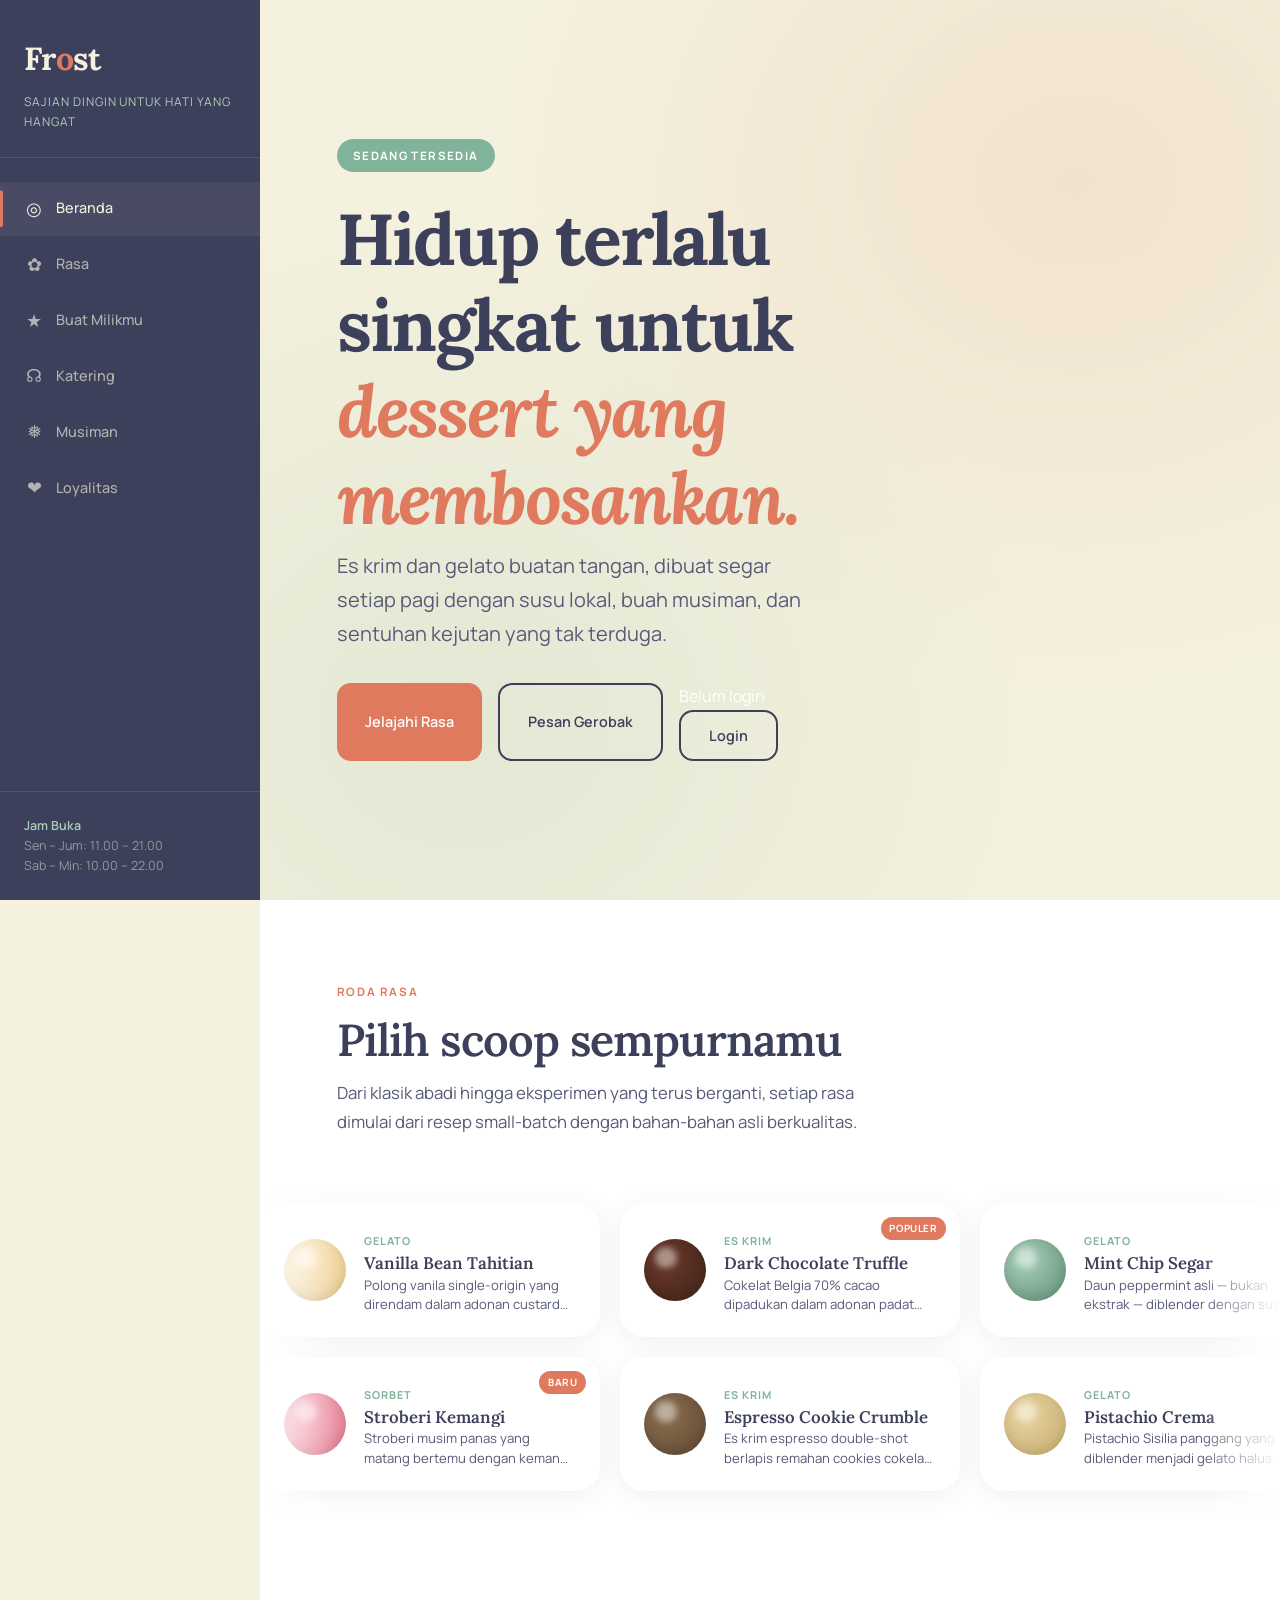
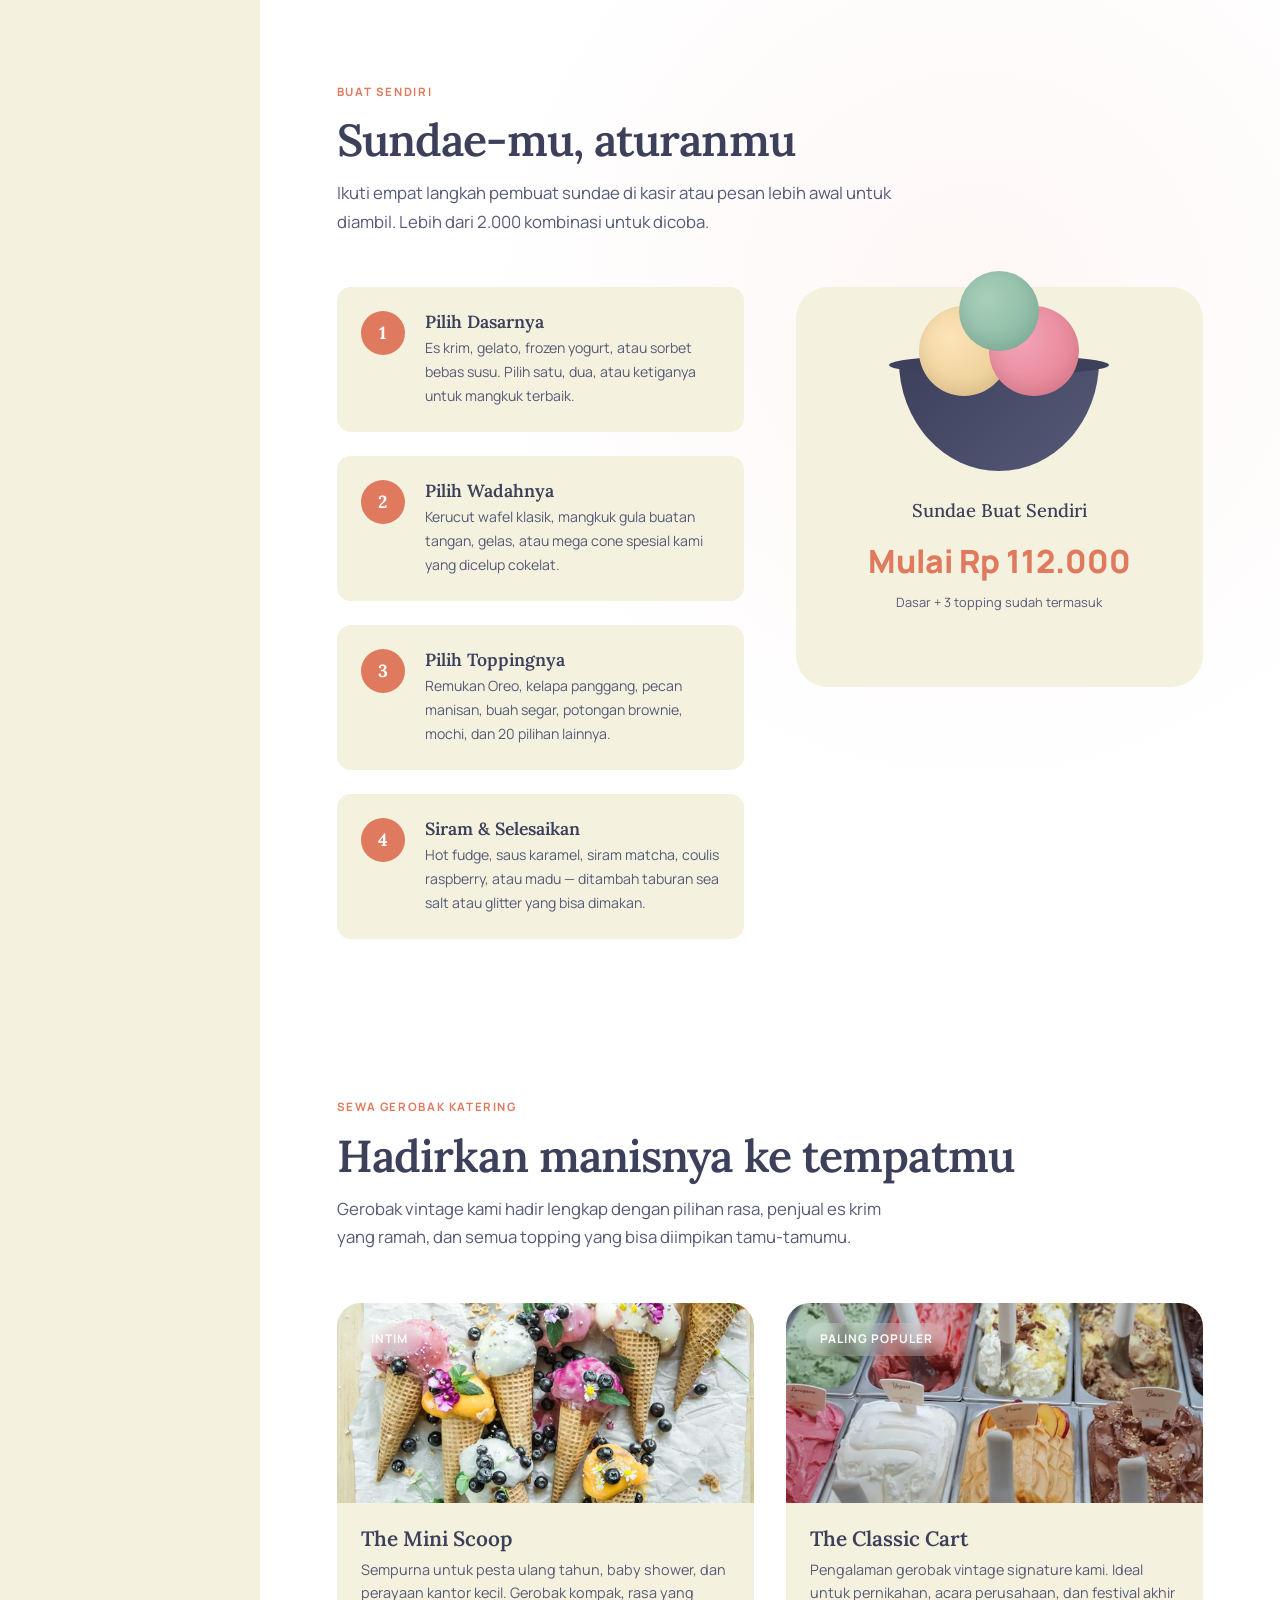
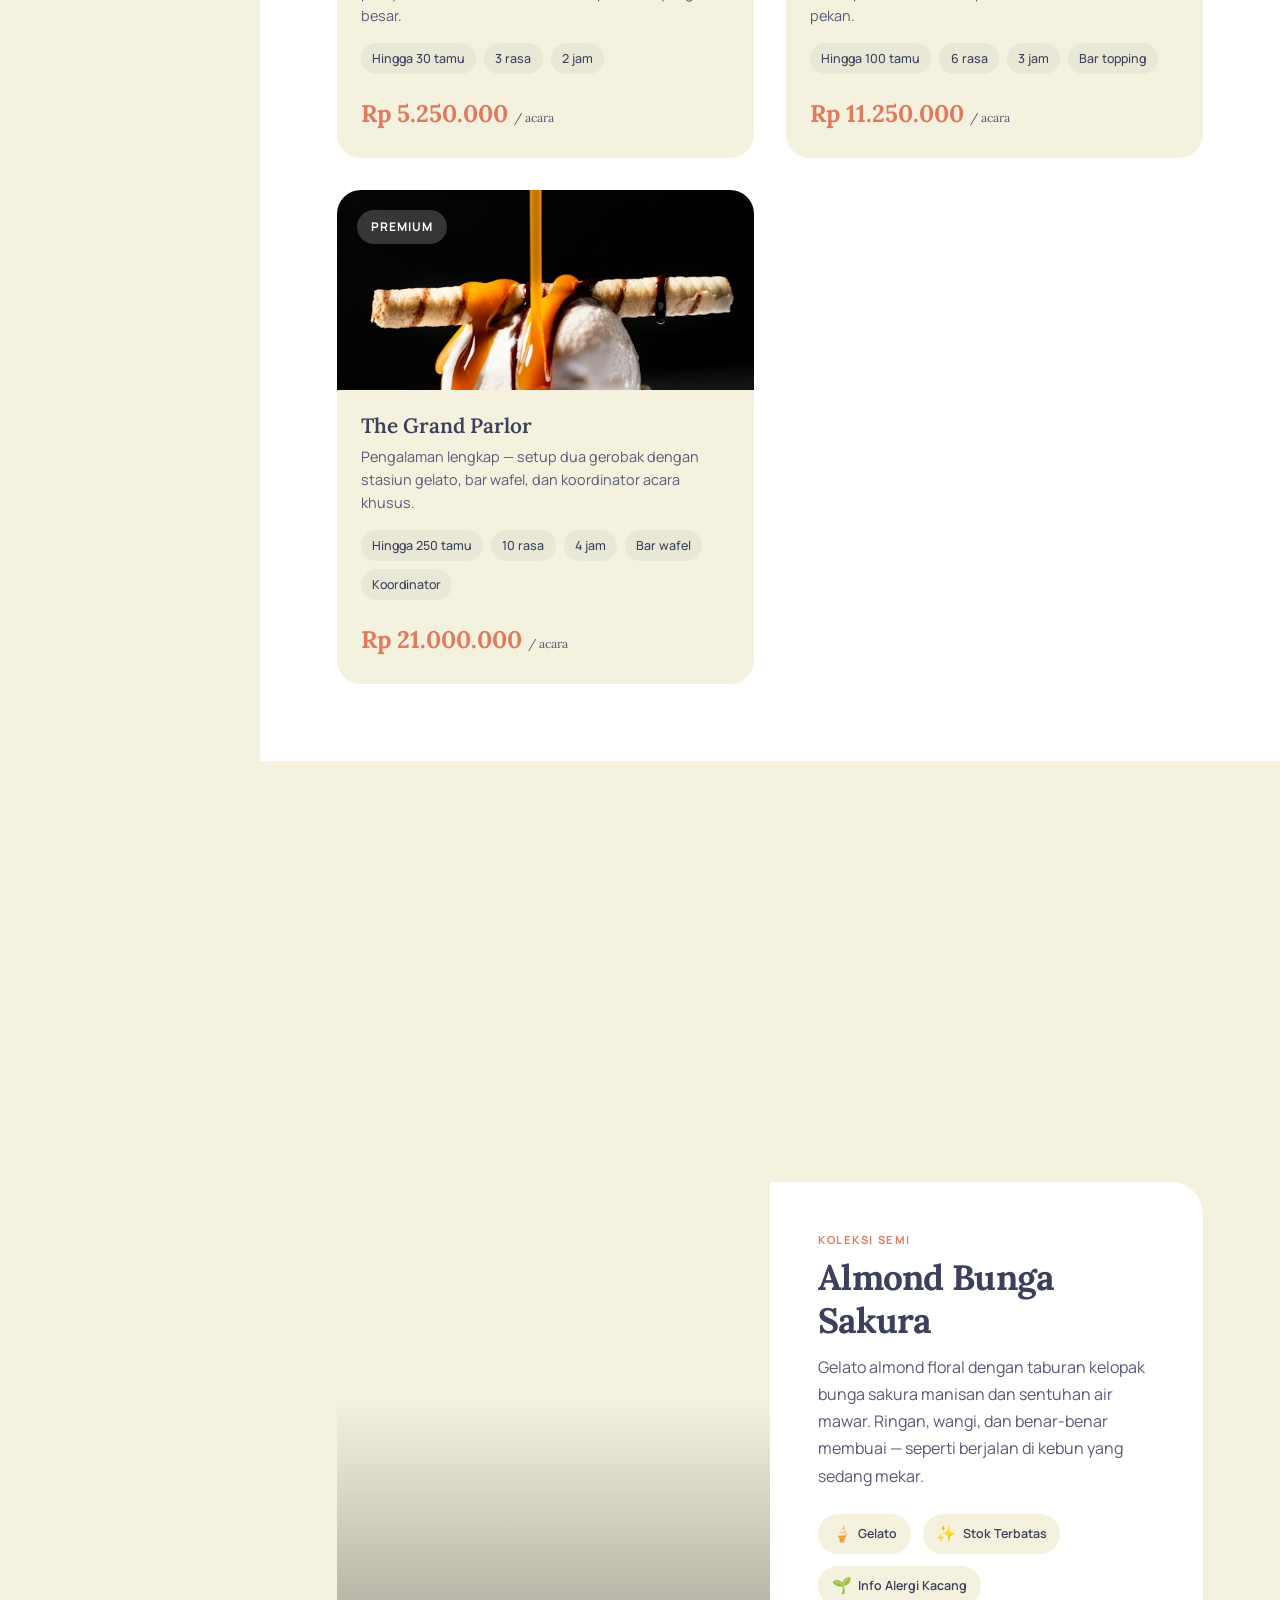
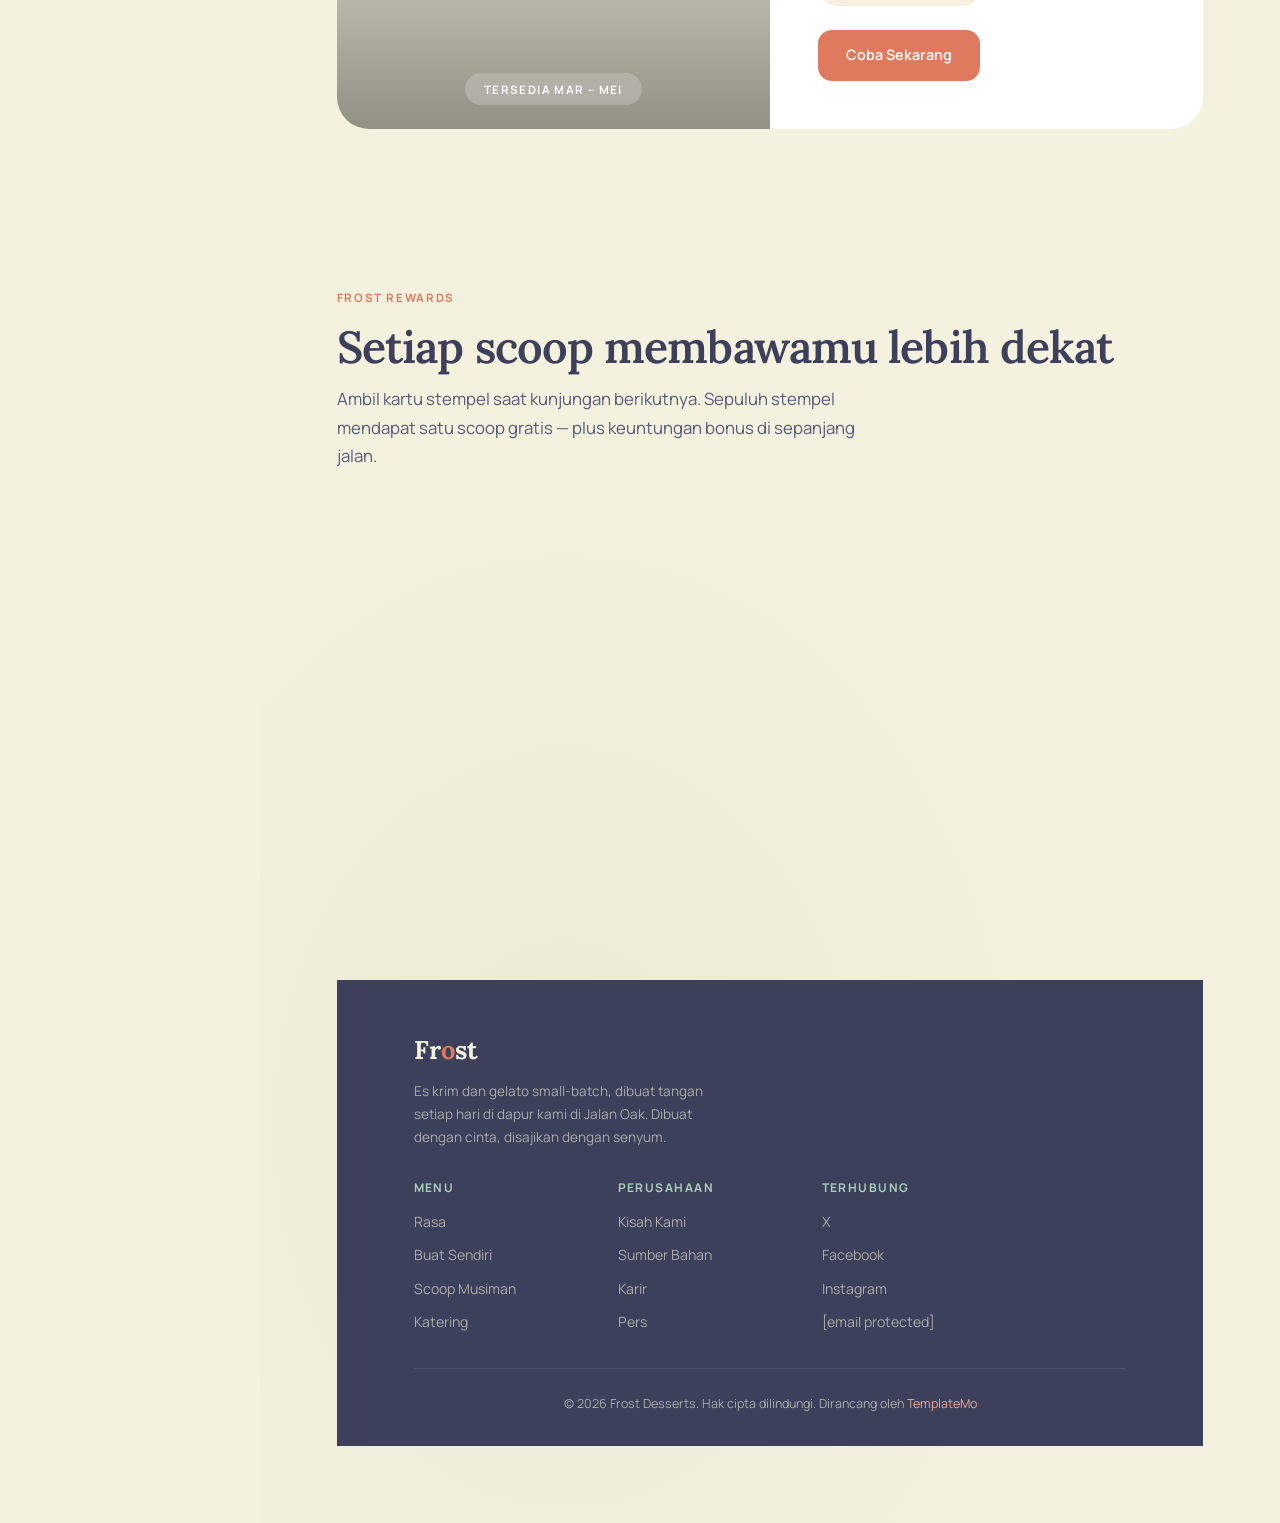
==== commit 49076c59: "Update index.html" ====
--- a/index.html
+++ b/index.html
@@ -596,6 +596,50 @@
           width="100%" height="450" style="border:0; border-radius:12px;" allowfullscreen="" loading="lazy" referrerpolicy="no-referrer-when-downgrade"></iframe>
         </div>
 
+      <!-- ======= FOOTER ======= -->
+    <footer class="footer">
+      <div class="footer__top">
+        <div>
+          <div class="footer__brand">Fr<span>o</span>st</div>
+          <p class="footer__copy">Es krim dan gelato small-batch, dibuat tangan setiap hari di dapur kami di Jalan Oak. Dibuat dengan cinta, disajikan dengan senyum.</p>
+        </div>
+
+        <div class="footer__links">
+          <div class="footer__col">
+            <h4>Menu</h4>
+            <ul>
+              <li><a href="#flavors">Rasa</a></li>
+              <li><a href="#builder">Buat Sendiri</a></li>
+              <li><a href="#seasonal">Scoop Musiman</a></li>
+              <li><a href="#catering">Katering</a></li>
+            </ul>
+          </div>
+          <div class="footer__col">
+            <h4>Perusahaan</h4>
+            <ul>
+              <li><a href="#">Kisah Kami</a></li>
+              <li><a href="#">Sumber Bahan</a></li>
+              <li><a href="#">Karir</a></li>
+              <li><a href="#">Pers</a></li>
+            </ul>
+          </div>
+          <div class="footer__col">
+            <h4>Terhubung</h4>
+            <ul>
+               <li><a href="#">X</a></li>
+              <li><a href="#">Facebook</a></li>
+              <li><a href="#">Instagram</a></li>
+              <li><a href="#"><span class="__cf_email__" data-cfemail="8fe7eae3e3e0cfe9fde0fcfba1ece0">[email&#160;protected]</span></a></li>
+            </ul>
+          </div>
+        </div>
+      </div>
+
+      <div class="footer__bottom">
+        <p>&copy; 2026 Frost Desserts. Hak cipta dilindungi. Dirancang oleh <a href="https://templatemo.com" target="_blank" rel="noopener noreferrer">TemplateMo</a></p>
+      </div>
+    </footer>
+      
   </main>
   <script data-cfasync="false" src="/cdn-cgi/scripts/5c5dd728/cloudflare-static/email-decode.min.js"></script>
   <script src="templatemo-frost-script.js"></script>
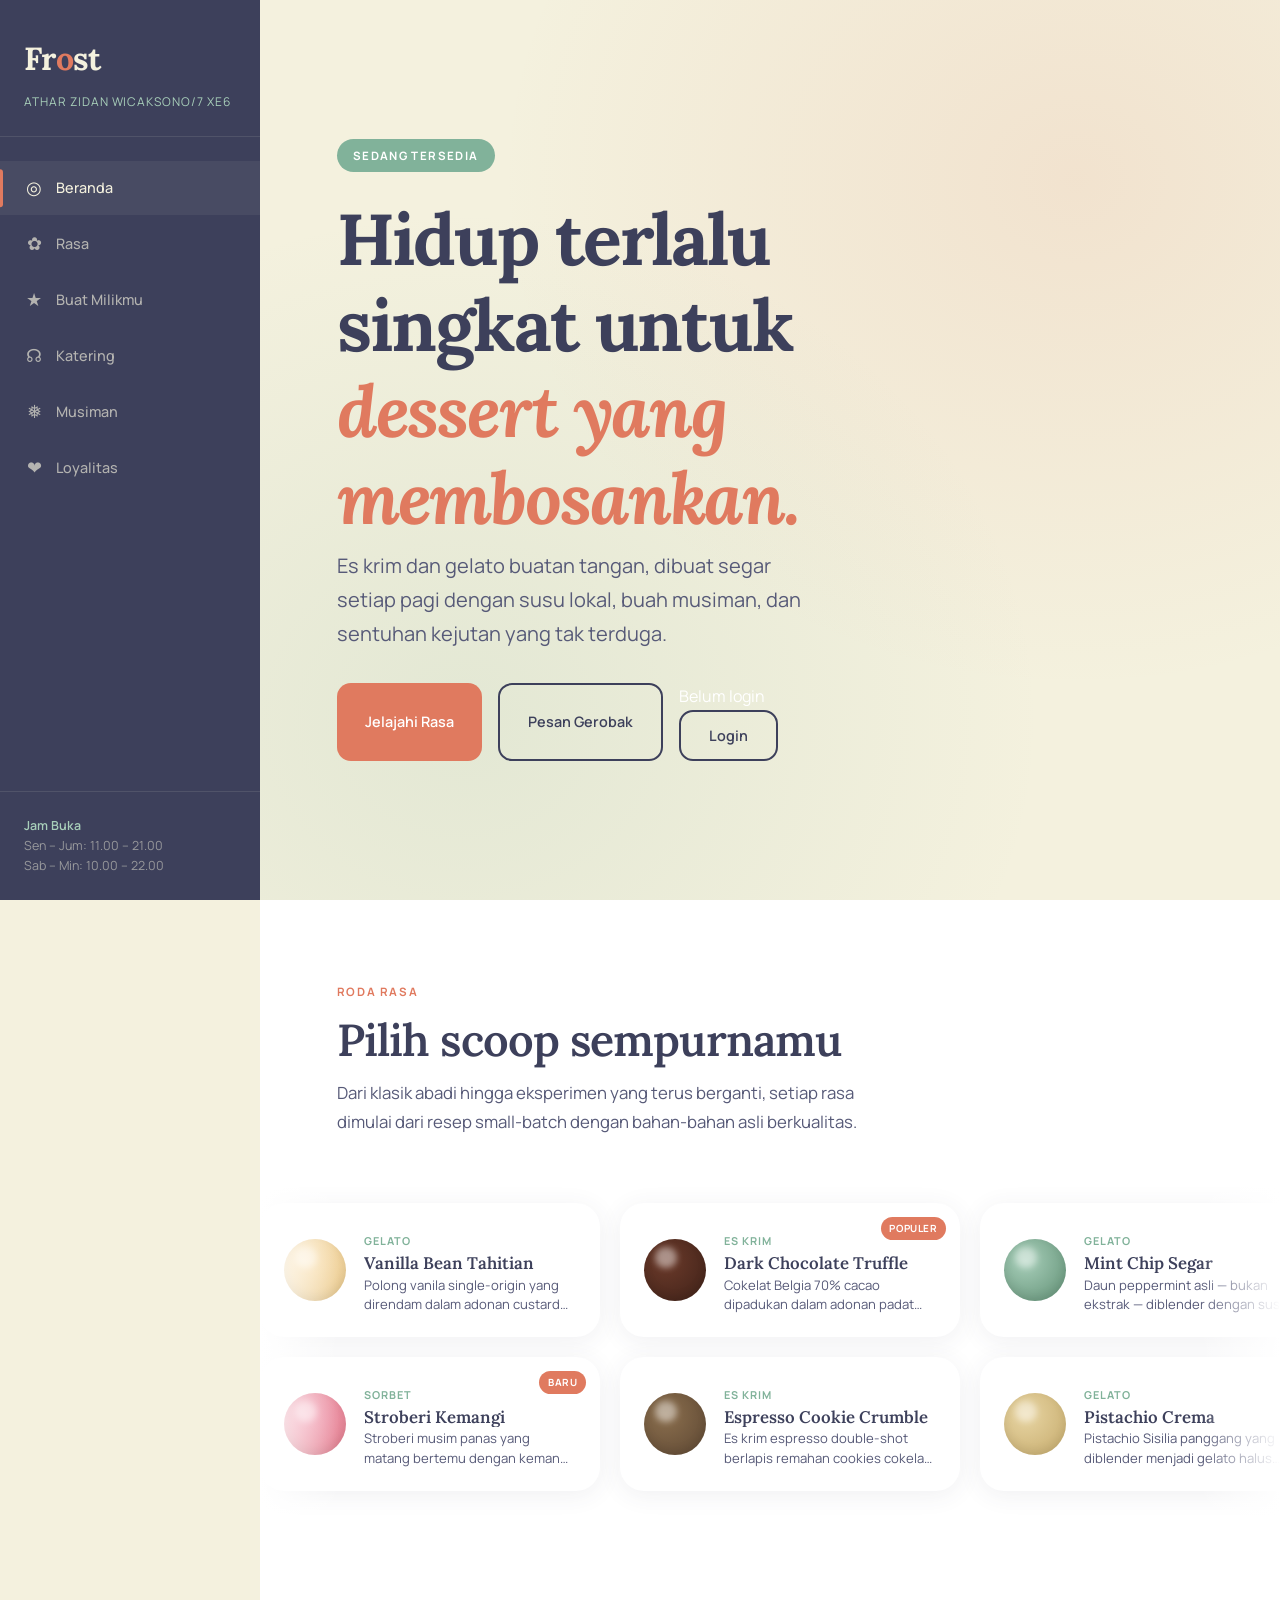
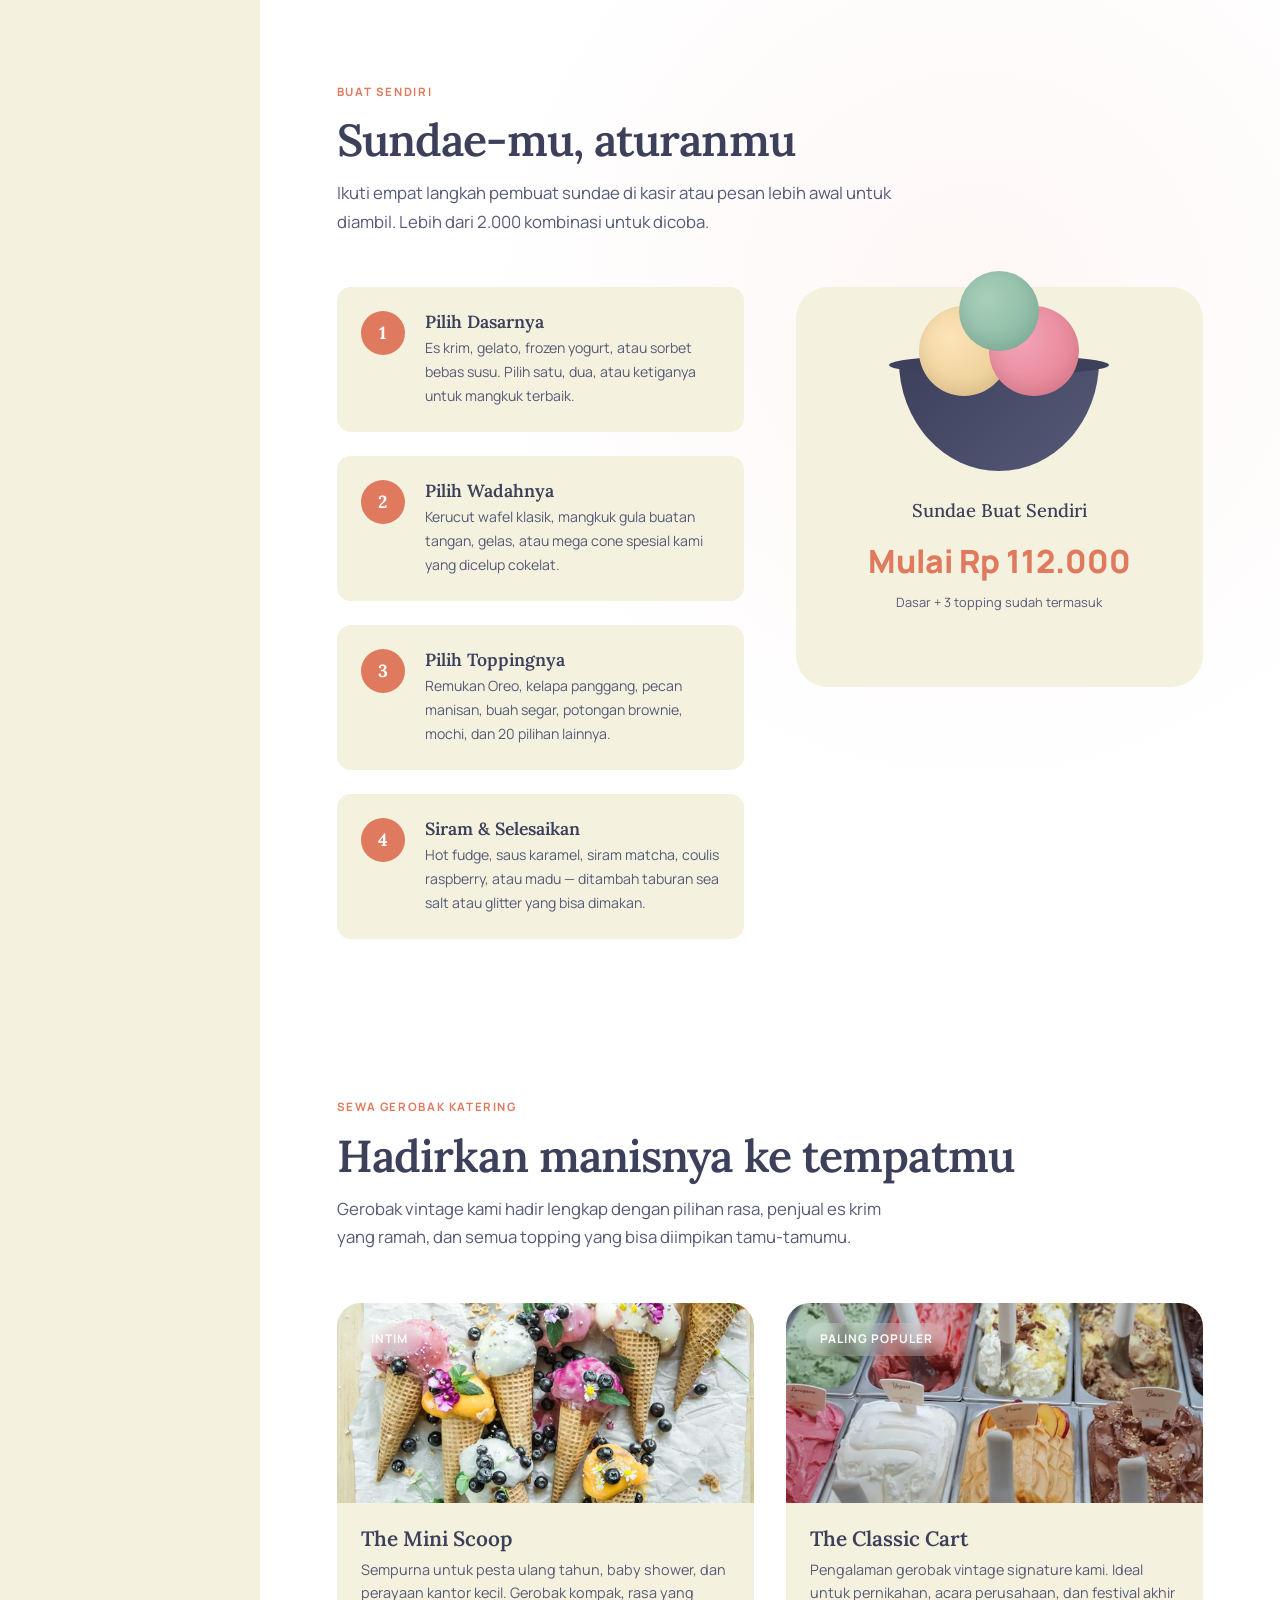
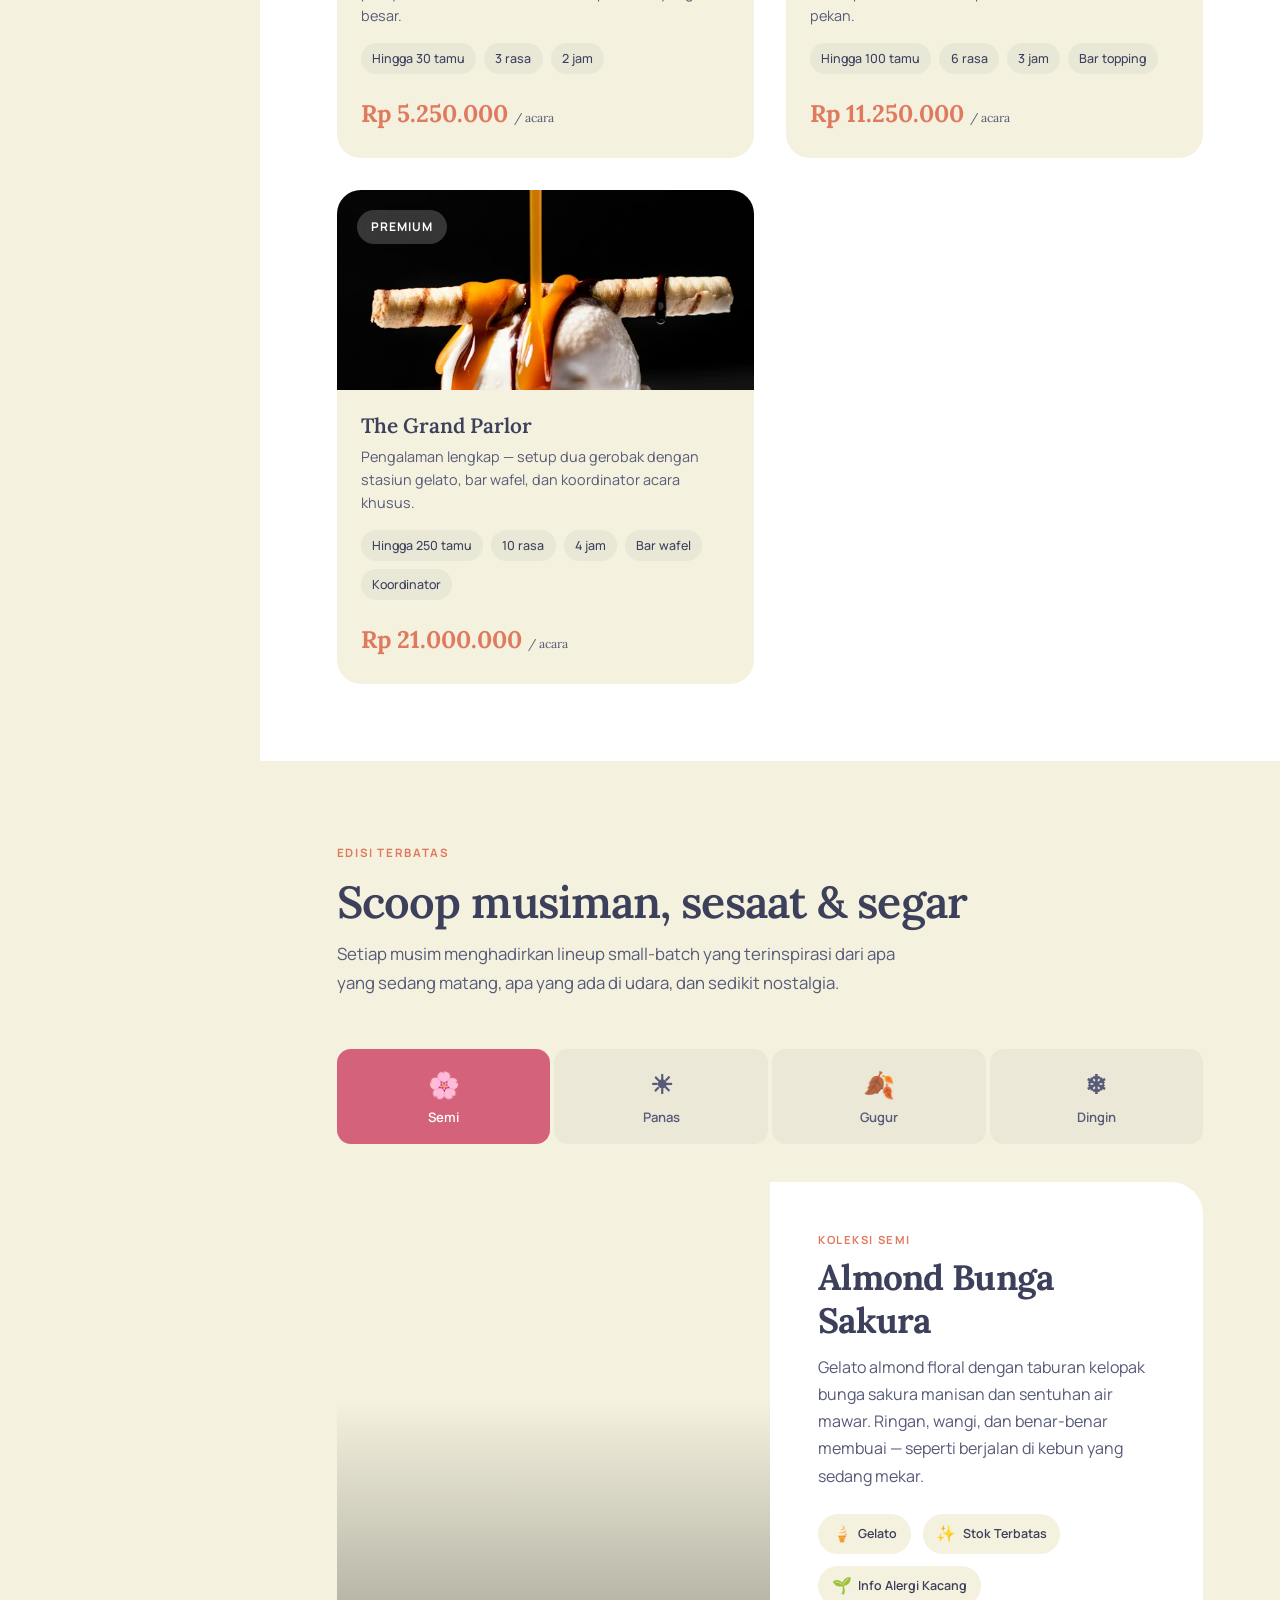
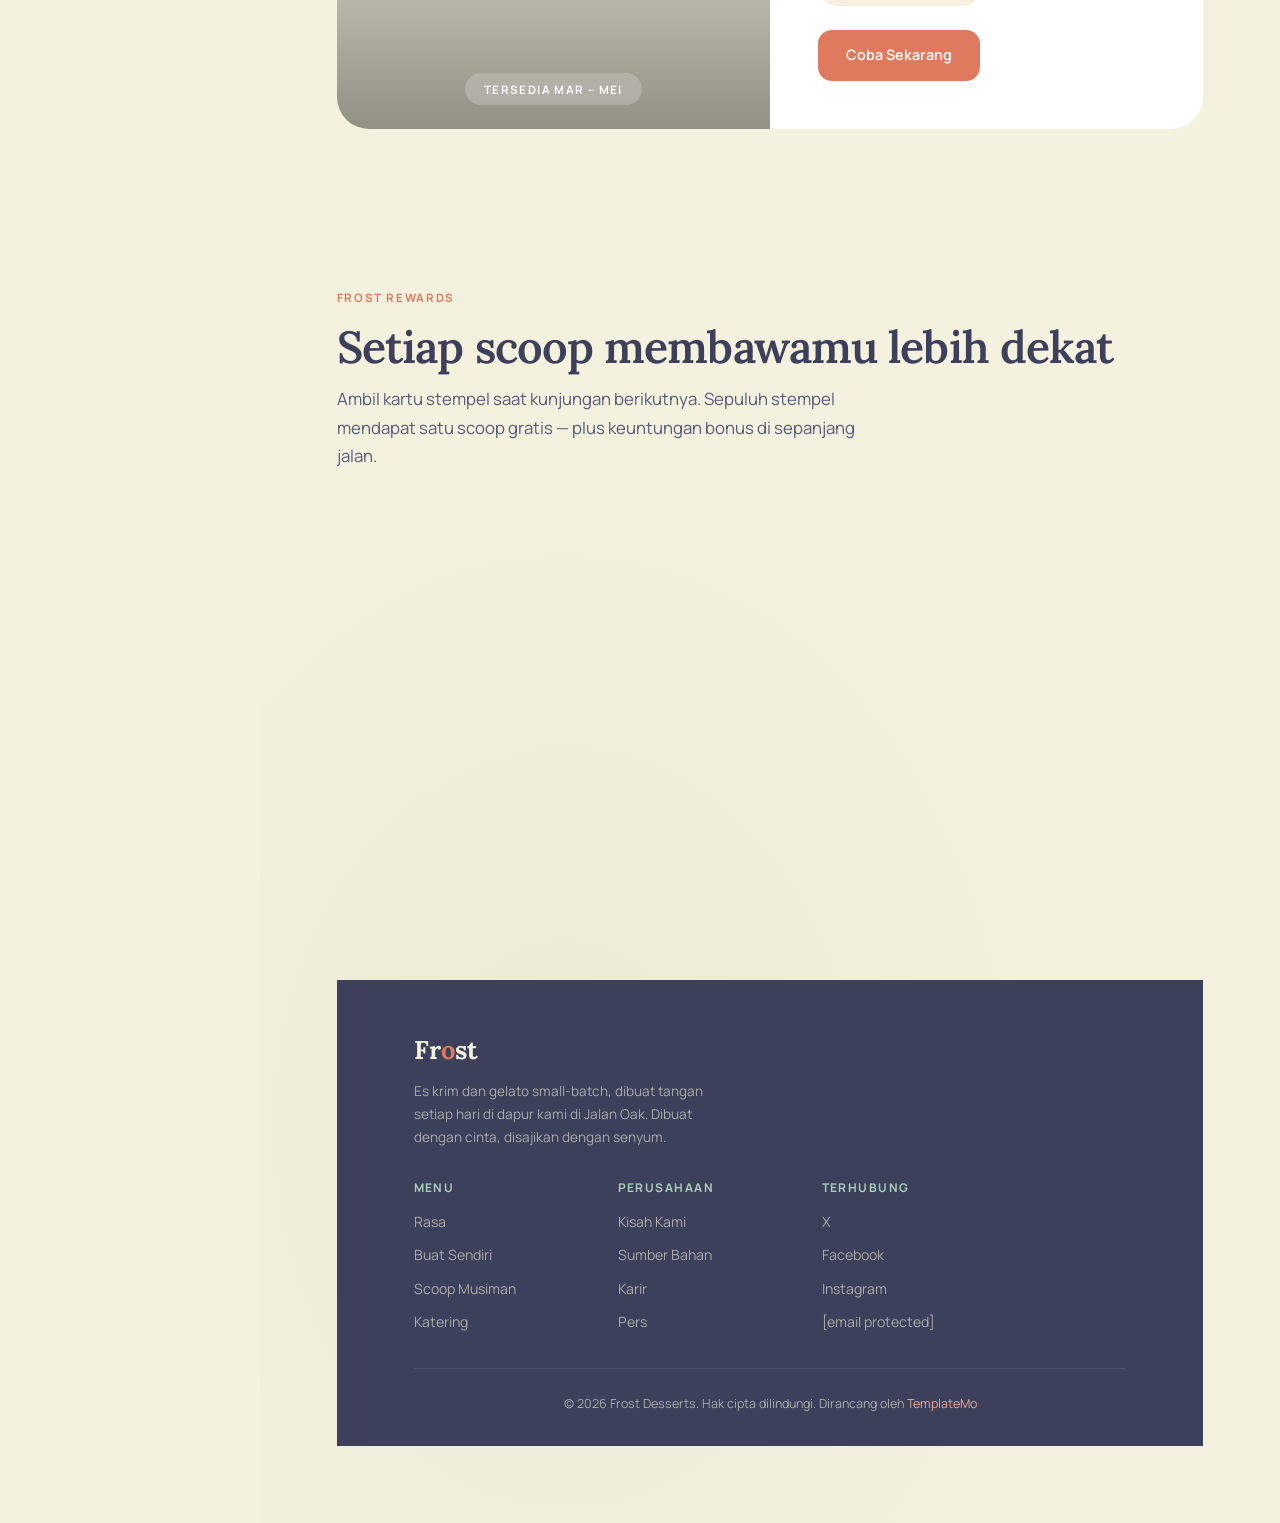
==== commit e0336403: "Update index.html" ====
--- a/index.html
+++ b/index.html
@@ -40,7 +40,7 @@
   <aside class="sidebar" id="sidebar" role="navigation" aria-label="Navigasi utama">
     <div class="sidebar__brand">
       <div class="sidebar__logo">Fr<span>o</span>st</div>
-      <div class="sidebar__tagline">Sajian Dingin untuk Hati yang Hangat</div>
+      <div class="sidebar__tagline">Athar Zidan Wicaksono/7 XE6</div>
     </div>
 
     <nav class="sidebar__nav">
